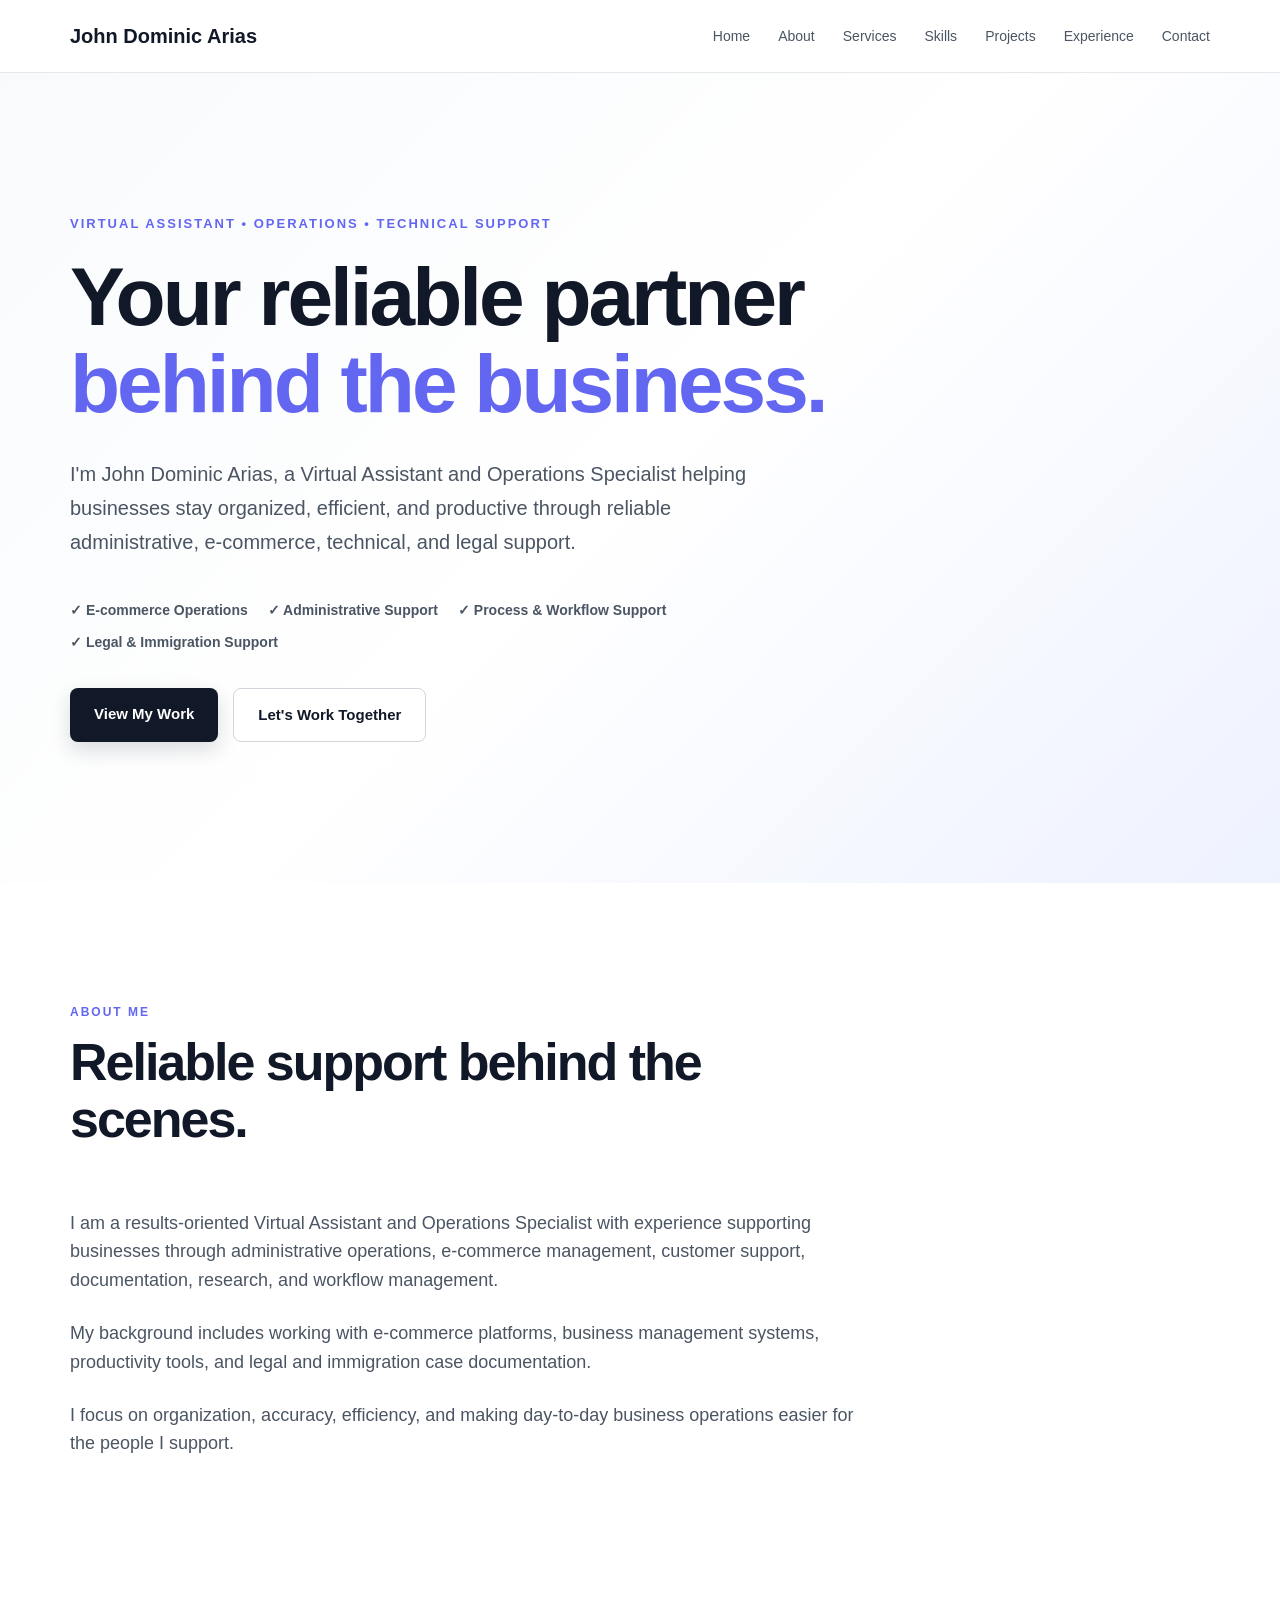
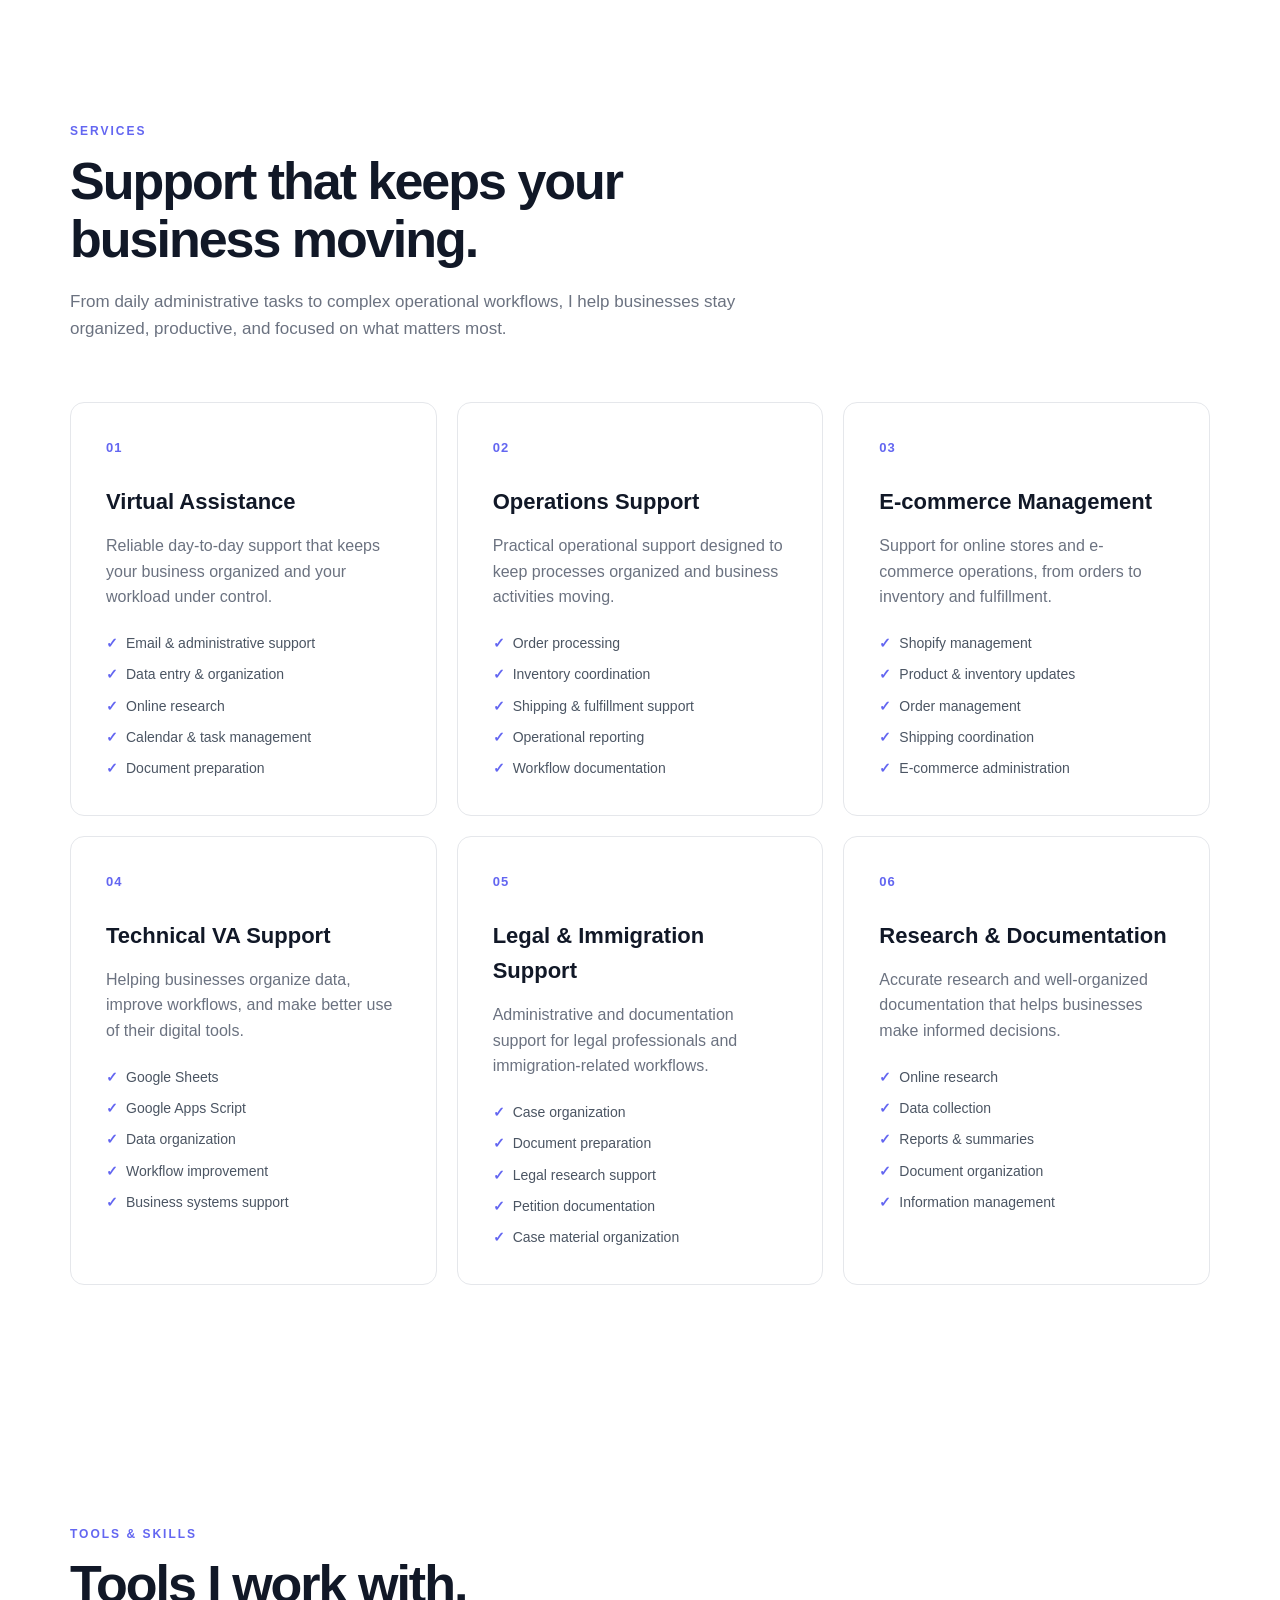
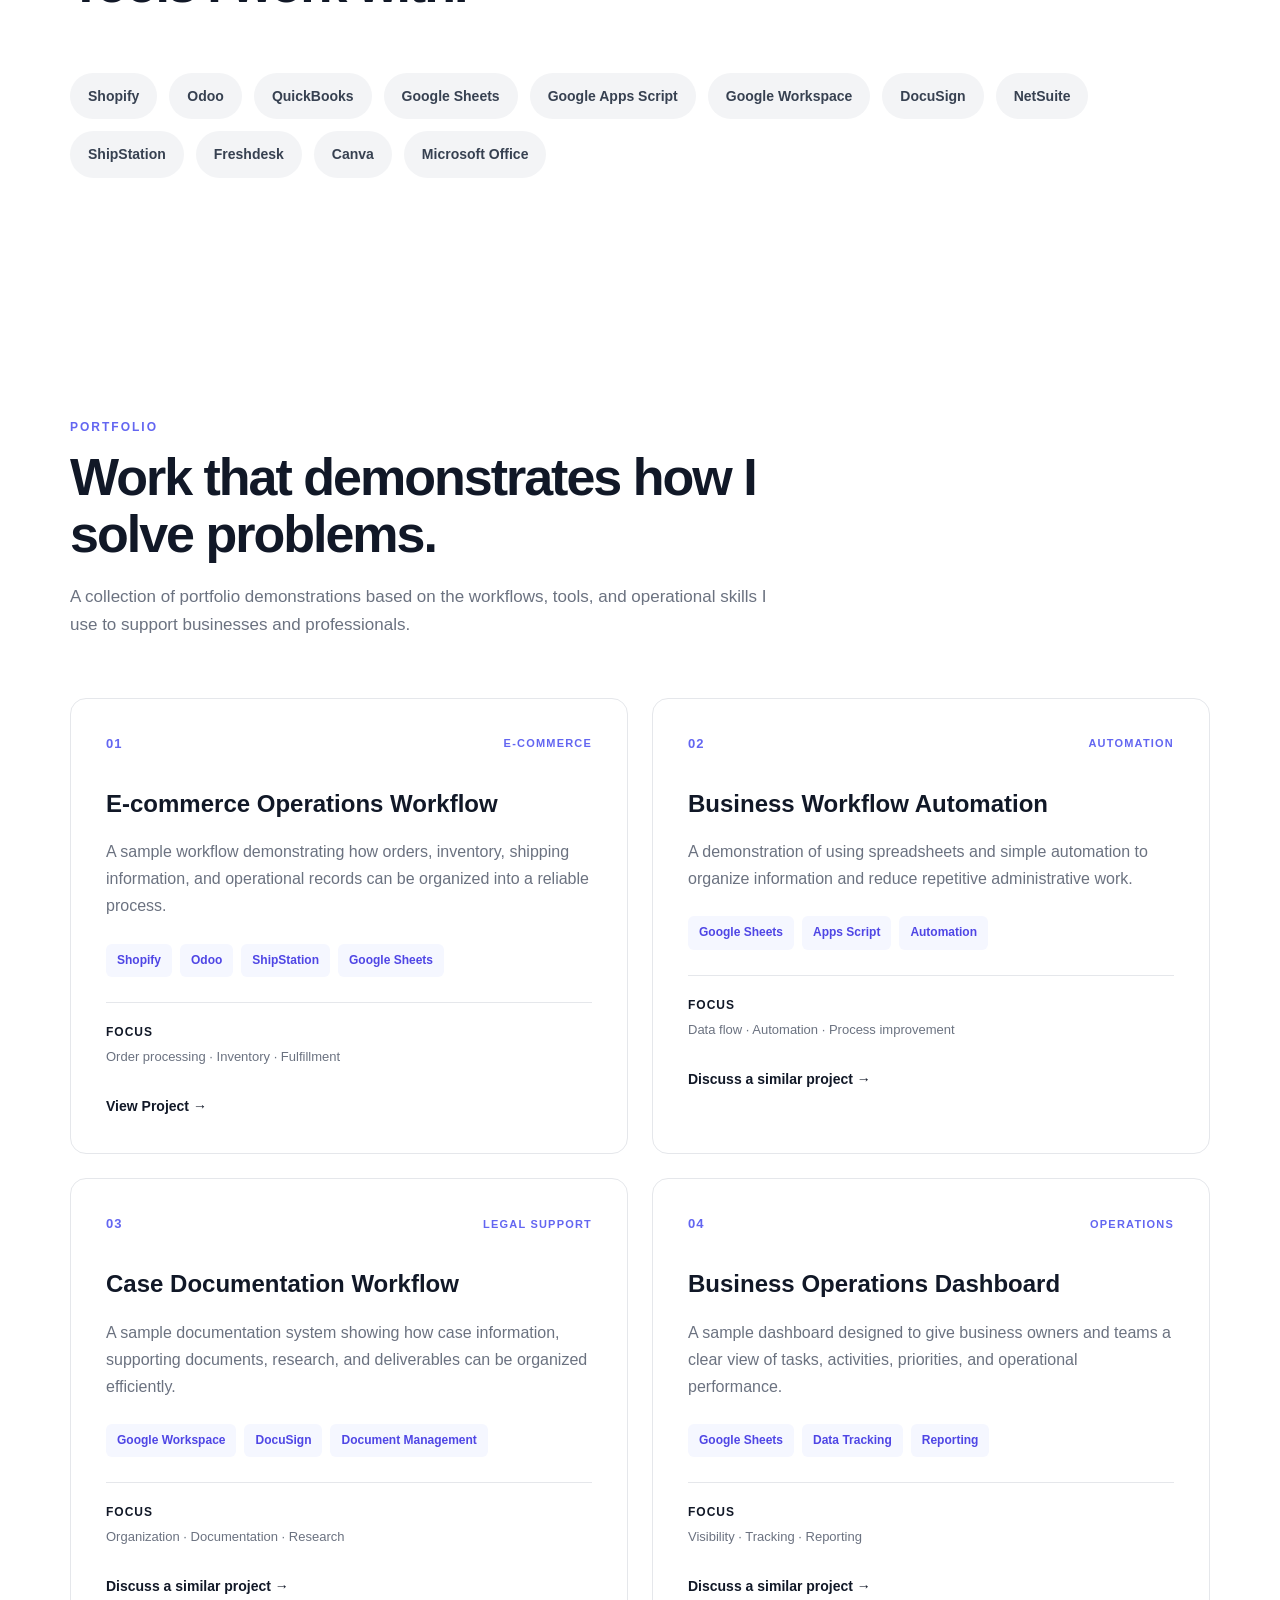
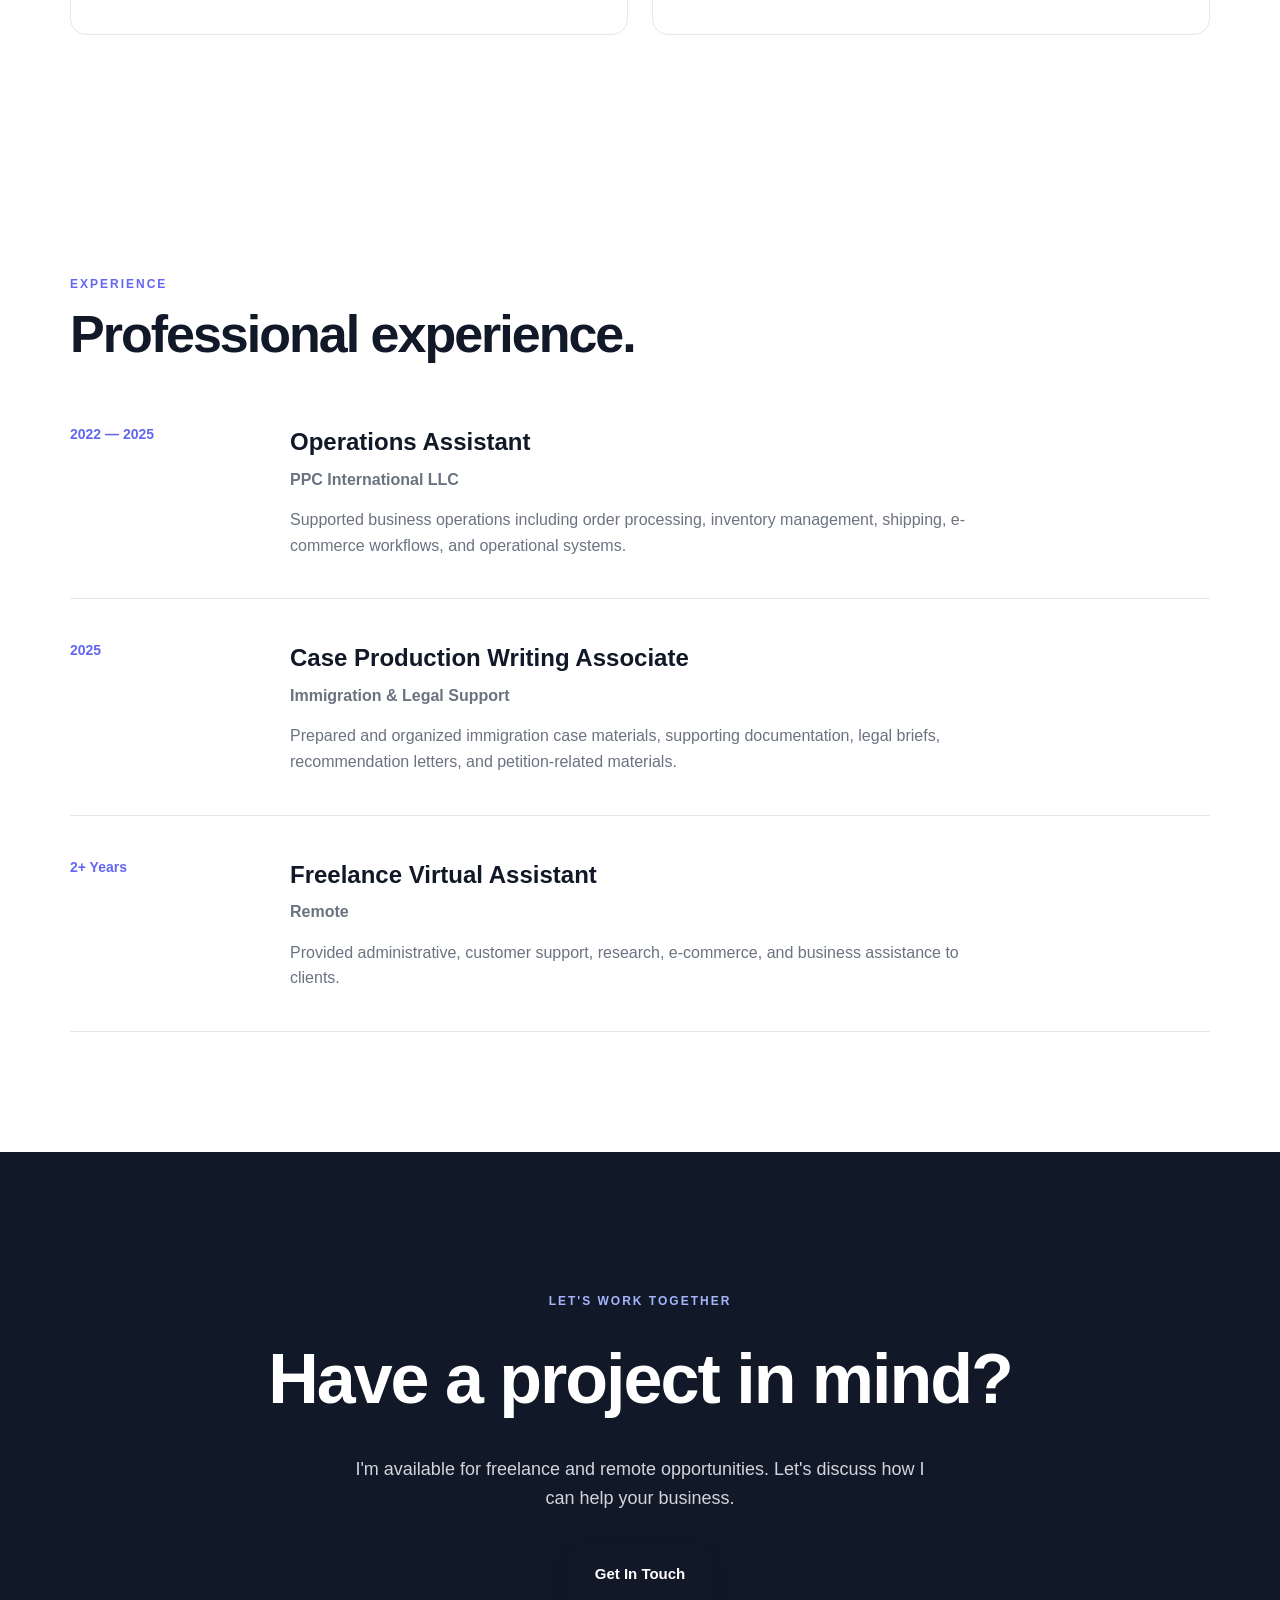
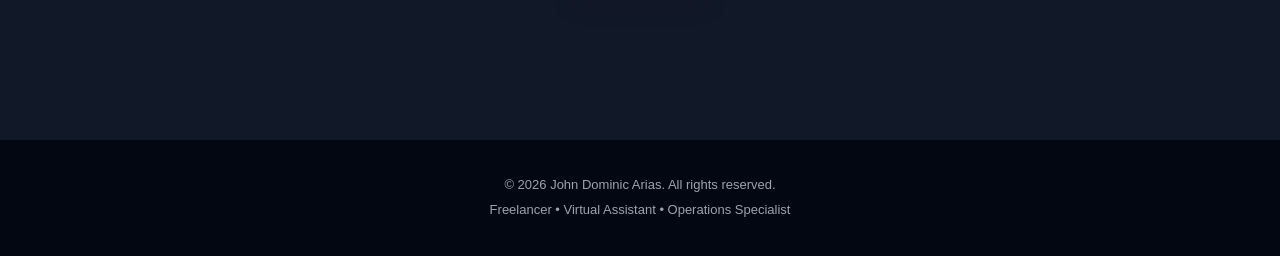
==== index.html @ f1a928f1 "Link e-commerce project to case study" ====
<!DOCTYPE html>
<html lang="en">
<head>
    <meta charset="UTF-8">
    <meta name="viewport" content="width=device-width, initial-scale=1.0">

    <title>John Dominic Arias | Freelancer Portfolio</title>

    <meta name="description"
        content="John Dominic Arias - Virtual Assistant, Operations Specialist, Technical VA, and Legal Support Freelancer.">

    <link rel="stylesheet" href="style.css">
</head>

<body>

    <!-- Navigation -->
    <header>
        <nav class="navbar">
            <div class="logo">John Dominic Arias</div>

            <ul class="nav-links">
                <li><a href="#home">Home</a></li>
                <li><a href="#about">About</a></li>
                <li><a href="#services">Services</a></li>
                <li><a href="#skills">Skills</a></li>
                <li><a href="#projects">Projects</a></li>
                <li><a href="#experience">Experience</a></li>
                <li><a href="#contact">Contact</a></li>
            </ul>
        </nav>
    </header>


    <!-- Hero Section -->
    <main>

       <!-- Hero Section -->
<section id="home" class="hero">

    <div class="hero-content">

        <p class="eyebrow">
            VIRTUAL ASSISTANT • OPERATIONS • TECHNICAL SUPPORT
        </p>

        <h1>
            Your reliable partner
            <span>behind the business.</span>
        </h1>

        <p class="hero-description">
            I'm John Dominic Arias, a Virtual Assistant and Operations
            Specialist helping businesses stay organized, efficient, and
            productive through reliable administrative, e-commerce,
            technical, and legal support.
        </p>

        <div class="hero-highlights">

            <span>✓ E-commerce Operations</span>
            <span>✓ Administrative Support</span>
            <span>✓ Process & Workflow Support</span>
            <span>✓ Legal & Immigration Support</span>

        </div>

        <div class="hero-buttons">

            <a href="#projects" class="btn primary-btn">
                View My Work
            </a>

            <a href="#contact" class="btn secondary-btn">
                Let's Work Together
            </a>

        </div>

    </div>

</section>
        </section>


        <!-- About Section -->
        <section id="about" class="section">

            <div class="section-heading">
                <p class="section-label">ABOUT ME</p>
                <h2>Reliable support behind the scenes.</h2>
            </div>

            <div class="about-content">

                <div>
                    <p>
                        I am a results-oriented Virtual Assistant and Operations
                        Specialist with experience supporting businesses through
                        administrative operations, e-commerce management,
                        customer support, documentation, research, and workflow
                        management.
                    </p>

                    <p>
                        My background includes working with e-commerce platforms,
                        business management systems, productivity tools, and
                        legal and immigration case documentation.
                    </p>

                    <p>
                        I focus on organization, accuracy, efficiency, and making
                        day-to-day business operations easier for the people I
                        support.
                    </p>
                </div>

            </div>

        </section>


       <!-- Services Section -->
<section id="services" class="section services-section">

    <div class="section-heading">

        <p class="section-label">
            SERVICES
        </p>

        <h2>
            Support that keeps your business moving.
        </h2>

        <p>
            From daily administrative tasks to complex operational
            workflows, I help businesses stay organized, productive,
            and focused on what matters most.
        </p>

    </div>


    <div class="services-grid">

        <!-- Service 1 -->
        <article class="service-card">

            <div class="service-number">
                01
            </div>

            <h3>
                Virtual Assistance
            </h3>

            <p>
                Reliable day-to-day support that keeps your business
                organized and your workload under control.
            </p>

            <ul>
                <li>Email & administrative support</li>
                <li>Data entry & organization</li>
                <li>Online research</li>
                <li>Calendar & task management</li>
                <li>Document preparation</li>
            </ul>

        </article>


        <!-- Service 2 -->
        <article class="service-card">

            <div class="service-number">
                02
            </div>

            <h3>
                Operations Support
            </h3>

            <p>
                Practical operational support designed to keep
                processes organized and business activities moving.
            </p>

            <ul>
                <li>Order processing</li>
                <li>Inventory coordination</li>
                <li>Shipping & fulfillment support</li>
                <li>Operational reporting</li>
                <li>Workflow documentation</li>
            </ul>

        </article>


        <!-- Service 3 -->
        <article class="service-card">

            <div class="service-number">
                03
            </div>

            <h3>
                E-commerce Management
            </h3>

            <p>
                Support for online stores and e-commerce operations,
                from orders to inventory and fulfillment.
            </p>

            <ul>
                <li>Shopify management</li>
                <li>Product & inventory updates</li>
                <li>Order management</li>
                <li>Shipping coordination</li>
                <li>E-commerce administration</li>
            </ul>

        </article>


        <!-- Service 4 -->
        <article class="service-card">

            <div class="service-number">
                04
            </div>

            <h3>
                Technical VA Support
            </h3>

            <p>
                Helping businesses organize data, improve workflows,
                and make better use of their digital tools.
            </p>

            <ul>
                <li>Google Sheets</li>
                <li>Google Apps Script</li>
                <li>Data organization</li>
                <li>Workflow improvement</li>
                <li>Business systems support</li>
            </ul>

        </article>


        <!-- Service 5 -->
        <article class="service-card">

            <div class="service-number">
                05
            </div>

            <h3>
                Legal & Immigration Support
            </h3>

            <p>
                Administrative and documentation support for legal
                professionals and immigration-related workflows.
            </p>

            <ul>
                <li>Case organization</li>
                <li>Document preparation</li>
                <li>Legal research support</li>
                <li>Petition documentation</li>
                <li>Case material organization</li>
            </ul>

        </article>


        <!-- Service 6 -->
        <article class="service-card">

            <div class="service-number">
                06
            </div>

            <h3>
                Research & Documentation
            </h3>

            <p>
                Accurate research and well-organized documentation
                that helps businesses make informed decisions.
            </p>

            <ul>
                <li>Online research</li>
                <li>Data collection</li>
                <li>Reports & summaries</li>
                <li>Document organization</li>
                <li>Information management</li>
            </ul>

        </article>

    </div>

</section>

        <!-- Skills Section -->
        <section id="skills" class="section">

            <div class="section-heading">
                <p class="section-label">TOOLS & SKILLS</p>
                <h2>Tools I work with.</h2>
            </div>

            <div class="skills-list">

                <span>Shopify</span>
                <span>Odoo</span>
                <span>QuickBooks</span>
                <span>Google Sheets</span>
                <span>Google Apps Script</span>
                <span>Google Workspace</span>
                <span>DocuSign</span>
                <span>NetSuite</span>
                <span>ShipStation</span>
                <span>Freshdesk</span>
                <span>Canva</span>
                <span>Microsoft Office</span>

            </div>

        </section>


<!-- Projects Section -->
<section id="projects" class="section projects-section">

    <div class="section-heading">

        <p class="section-label">
            PORTFOLIO
        </p>

        <h2>
            Work that demonstrates how I solve problems.
        </h2>

        <p>
            A collection of portfolio demonstrations based on the
            workflows, tools, and operational skills I use to support
            businesses and professionals.
        </p>

    </div>


    <div class="projects-grid">


        <!-- Project 1 -->
        <article class="project-card">

            <div class="project-top">

                <span class="project-number">
                    01
                </span>

                <span class="project-category">
                    E-COMMERCE
                </span>

            </div>

            <div class="project-content">

                <h3>
                    E-commerce Operations Workflow
                </h3>

                <p>
                    A sample workflow demonstrating how orders,
                    inventory, shipping information, and operational
                    records can be organized into a reliable process.
                </p>

                <div class="project-tools">

                    <span>Shopify</span>
                    <span>Odoo</span>
                    <span>ShipStation</span>
                    <span>Google Sheets</span>

                </div>

                <div class="project-result">

                    <strong>Focus</strong>

                    <span>
                        Order processing · Inventory · Fulfillment
                    </span>

                </div>

                <a href="ecommerce-operations.html" class="project-link">
    View Project →
</a>
                </a>

            </div>

        </article>


        <!-- Project 2 -->
        <article class="project-card">

            <div class="project-top">

                <span class="project-number">
                    02
                </span>

                <span class="project-category">
                    AUTOMATION
                </span>

            </div>

            <div class="project-content">

                <h3>
                    Business Workflow Automation
                </h3>

                <p>
                    A demonstration of using spreadsheets and simple
                    automation to organize information and reduce
                    repetitive administrative work.
                </p>

                <div class="project-tools">

                    <span>Google Sheets</span>
                    <span>Apps Script</span>
                    <span>Automation</span>

                </div>

                <div class="project-result">

                    <strong>Focus</strong>

                    <span>
                        Data flow · Automation · Process improvement
                    </span>

                </div>

                <a href="#contact" class="project-link">
                    Discuss a similar project →
                </a>

            </div>

        </article>


        <!-- Project 3 -->
        <article class="project-card">

            <div class="project-top">

                <span class="project-number">
                    03
                </span>

                <span class="project-category">
                    LEGAL SUPPORT
                </span>

            </div>

            <div class="project-content">

                <h3>
                    Case Documentation Workflow
                </h3>

                <p>
                    A sample documentation system showing how case
                    information, supporting documents, research, and
                    deliverables can be organized efficiently.
                </p>

                <div class="project-tools">

                    <span>Google Workspace</span>
                    <span>DocuSign</span>
                    <span>Document Management</span>

                </div>

                <div class="project-result">

                    <strong>Focus</strong>

                    <span>
                        Organization · Documentation · Research
                    </span>

                </div>

                <a href="#contact" class="project-link">
                    Discuss a similar project →
                </a>

            </div>

        </article>


        <!-- Project 4 -->
        <article class="project-card">

            <div class="project-top">

                <span class="project-number">
                    04
                </span>

                <span class="project-category">
                    OPERATIONS
                </span>

            </div>

            <div class="project-content">

                <h3>
                    Business Operations Dashboard
                </h3>

                <p>
                    A sample dashboard designed to give business
                    owners and teams a clear view of tasks, activities,
                    priorities, and operational performance.
                </p>

                <div class="project-tools">

                    <span>Google Sheets</span>
                    <span>Data Tracking</span>
                    <span>Reporting</span>

                </div>

                <div class="project-result">

                    <strong>Focus</strong>

                    <span>
                        Visibility · Tracking · Reporting
                    </span>

                </div>

                <a href="#contact" class="project-link">
                    Discuss a similar project →
                </a>

            </div>

        </article>


    </div>

</section>


        <!-- Experience Section -->
        <section id="experience" class="section">

            <div class="section-heading">
                <p class="section-label">EXPERIENCE</p>
                <h2>Professional experience.</h2>
            </div>

            <div class="experience-list">

                <div class="experience-item">

                    <div class="experience-date">
                        2022 — 2025
                    </div>

                    <div>
                        <h3>Operations Assistant</h3>
                        <p class="company">PPC International LLC</p>

                        <p>
                            Supported business operations including order
                            processing, inventory management, shipping,
                            e-commerce workflows, and operational systems.
                        </p>
                    </div>

                </div>


                <div class="experience-item">

                    <div class="experience-date">
                        2025
                    </div>

                    <div>
                        <h3>Case Production Writing Associate</h3>
                        <p class="company">Immigration & Legal Support</p>

                        <p>
                            Prepared and organized immigration case materials,
                            supporting documentation, legal briefs, recommendation
                            letters, and petition-related materials.
                        </p>
                    </div>

                </div>


                <div class="experience-item">

                    <div class="experience-date">
                        2+ Years
                    </div>

                    <div>
                        <h3>Freelance Virtual Assistant</h3>
                        <p class="company">Remote</p>

                        <p>
                            Provided administrative, customer support, research,
                            e-commerce, and business assistance to clients.
                        </p>
                    </div>

                </div>

            </div>

        </section>


        <!-- Contact Section -->
        <section id="contact" class="contact-section">

            <p class="section-label">LET'S WORK TOGETHER</p>

            <h2>
                Have a project in mind?
            </h2>

            <p>
                I'm available for freelance and remote opportunities.
                Let's discuss how I can help your business.
            </p>

            <a href="mailto:itsjohnarias@gmail.com" class="btn primary-btn">
                Get In Touch
            </a>

        </section>

    </main>


    <!-- Footer -->
    <footer>

        <p>
            © 2026 John Dominic Arias. All rights reserved.
        </p>

        <p>
            Freelancer • Virtual Assistant • Operations Specialist
        </p>

    </footer>


    <script src="script.js"></script>

</body>
</html>
---- style.css ----
/* =========================================
   JOHN DOMINIC ARIAS — PORTFOLIO
   Main Stylesheet
   ========================================= */

* {
    margin: 0;
    padding: 0;
    box-sizing: border-box;
}

html {
    scroll-behavior: smooth;
}

body {
    font-family: Arial, Helvetica, sans-serif;
    line-height: 1.6;
    color: #1f2937;
    background: #ffffff;
}

a {
    text-decoration: none;
    color: inherit;
}


/* =========================================
   NAVIGATION
   ========================================= */

header {
    position: sticky;
    top: 0;
    z-index: 1000;
    background: rgba(255, 255, 255, 0.95);
    border-bottom: 1px solid #e5e7eb;
    backdrop-filter: blur(10px);
}

.navbar {
    max-width: 1200px;
    margin: auto;
    padding: 20px 30px;

    display: flex;
    justify-content: space-between;
    align-items: center;
}

.logo {
    font-size: 20px;
    font-weight: 700;
    color: #111827;
}

.nav-links {
    list-style: none;

    display: flex;
    gap: 28px;
}

.nav-links a {
    font-size: 14px;
    font-weight: 500;
    color: #4b5563;

    transition: color 0.3s ease;
}

.nav-links a:hover {
    color: #111827;
}


/* =========================================
   HERO
   ========================================= */

.hero {
    min-height: 90vh;

    display: flex;
    align-items: center;

    background:
        linear-gradient(
            135deg,
            #f8fafc 0%,
            #ffffff 50%,
            #eef2ff 100%
        );
}

.hero-content {
    max-width: 1200px;
    width: 100%;
    margin: auto;
    padding: 100px 30px;
}

.eyebrow {
    font-size: 13px;
    font-weight: 700;
    letter-spacing: 2px;

    color: #6366f1;

    margin-bottom: 20px;
}

.hero h1 {
    max-width: 800px;

    font-size: clamp(48px, 7vw, 82px);
    line-height: 1.05;

    letter-spacing: -3px;

    color: #111827;

    margin-bottom: 30px;
}

.hero h1 span {
    color: #6366f1;
}

.hero-description {
    max-width: 700px;

    font-size: 20px;
    line-height: 1.7;

    color: #4b5563;

    margin-bottom: 40px;
}
.hero-highlights {
    display: flex;
    flex-wrap: wrap;
    gap: 10px 20px;
    margin-bottom: 35px;
    max-width: 800px;
}

.hero-highlights span {
    font-size: 14px;
    font-weight: 600;
    color: #4b5563;
}

.hero-buttons {
    display: flex;
    gap: 15px;
    flex-wrap: wrap;
}

.btn {
    display: inline-block;

    padding: 14px 24px;

    border-radius: 8px;

    font-size: 15px;
    font-weight: 600;

    transition:
        transform 0.2s ease,
        box-shadow 0.2s ease;
}

.btn:hover {
    transform: translateY(-2px);
}

.primary-btn {
    background: #111827;
    color: white;

    box-shadow: 0 8px 20px rgba(17, 24, 39, 0.15);
}

.secondary-btn {
    background: white;
    color: #111827;

    border: 1px solid #d1d5db;
}


/* =========================================
   GENERAL SECTIONS
   ========================================= */

.section {
    max-width: 1200px;

    margin: auto;

    padding: 120px 30px;
}

.section-heading {
    max-width: 700px;

    margin-bottom: 60px;
}

.section-label {
    font-size: 12px;
    font-weight: 700;

    letter-spacing: 2px;

    color: #6366f1;

    margin-bottom: 12px;
}

.section-heading h2 {
    font-size: clamp(36px, 5vw, 52px);

    line-height: 1.1;

    letter-spacing: -2px;

    color: #111827;

    margin-bottom: 20px;
}

.section-heading > p:last-child {
    color: #6b7280;
    font-size: 17px;
}


/* =========================================
   ABOUT
   ========================================= */

.about-content {
    max-width: 800px;
}

.about-content p {
    font-size: 18px;
    color: #4b5563;

    margin-bottom: 24px;
}


/* =========================================
   SERVICES
   ========================================= */

.services-grid {
    display: grid;
    grid-template-columns: repeat(3, 1fr);
    gap: 20px;
}

.service-card {
    position: relative;

    padding: 35px;

    border: 1px solid #e5e7eb;
    border-radius: 14px;

    background: #ffffff;

    transition:
        transform 0.25s ease,
        box-shadow 0.25s ease,
        border-color 0.25s ease;
}

.service-card:hover {
    transform: translateY(-6px);

    border-color: #c7d2fe;

    box-shadow:
        0 20px 45px rgba(0, 0, 0, 0.08);
}

.service-number {
    font-size: 13px;
    font-weight: 700;

    color: #6366f1;

    letter-spacing: 1px;

    margin-bottom: 25px;
}

.service-card h3 {
    font-size: 22px;

    color: #111827;

    margin-bottom: 14px;
}

.service-card > p {
    color: #6b7280;

    margin-bottom: 22px;
}

.service-card ul {
    list-style: none;

    display: flex;
    flex-direction: column;

    gap: 9px;
}

.service-card li {
    position: relative;

    padding-left: 20px;

    font-size: 14px;

    color: #4b5563;
}

.service-card li::before {
    content: "✓";

    position: absolute;
    left: 0;

    color: #6366f1;

    font-weight: 700;
}

/* =========================================
   SKILLS
   ========================================= */

.skills-list {
    display: flex;

    flex-wrap: wrap;

    gap: 12px;
}

.skills-list span {
    padding: 12px 18px;

    border-radius: 50px;

    background: #f3f4f6;

    color: #374151;

    font-size: 14px;
    font-weight: 600;
}


/* =========================================
   PROJECTS
   ========================================= */

.projects-grid {
    display: grid;
    grid-template-columns: repeat(2, 1fr);
    gap: 24px;
}

.project-card {
    position: relative;

    padding: 35px;

    background: #ffffff;

    border: 1px solid #e5e7eb;
    border-radius: 16px;

    transition:
        transform 0.25s ease,
        box-shadow 0.25s ease,
        border-color 0.25s ease;
}

.project-card:hover {
    transform: translateY(-6px);

    border-color: #c7d2fe;

    box-shadow:
        0 20px 45px rgba(0, 0, 0, 0.08);
}

.project-top {
    display: flex;

    align-items: center;
    justify-content: space-between;

    margin-bottom: 30px;
}

.project-number {
    font-size: 13px;

    font-weight: 700;

    color: #6366f1;

    letter-spacing: 1px;
}

.project-category {
    font-size: 11px;

    font-weight: 700;

    color: #6366f1;

    letter-spacing: 1.2px;
}

.project-content h3 {
    font-size: 24px;

    color: #111827;

    margin-bottom: 15px;
}

.project-content > p {
    color: #6b7280;

    line-height: 1.7;

    margin-bottom: 24px;
}

.project-tools {
    display: flex;

    flex-wrap: wrap;

    gap: 8px;

    margin-bottom: 25px;
}

.project-tools span {
    padding: 7px 11px;

    background: #f5f7ff;

    border-radius: 6px;

    font-size: 12px;

    font-weight: 600;

    color: #4f46e5;
}

.project-result {
    display: flex;

    flex-direction: column;

    gap: 5px;

    padding-top: 20px;

    margin-bottom: 25px;

    border-top: 1px solid #e5e7eb;
}

.project-result strong {
    font-size: 12px;

    text-transform: uppercase;

    letter-spacing: 1px;

    color: #111827;
}

.project-result span {
    font-size: 13px;

    color: #6b7280;
}

.project-link {
    display: inline-block;

    font-size: 14px;

    font-weight: 700;

    color: #111827;

    text-decoration: none;
}

.project-link:hover {
    color: #6366f1;
}


/* =========================================
   EXPERIENCE
   ========================================= */

.experience-list {
    display: flex;

    flex-direction: column;

    gap: 40px;
}

.experience-item {
    display: grid;

    grid-template-columns: 180px 1fr;

    gap: 40px;

    padding-bottom: 40px;

    border-bottom: 1px solid #e5e7eb;
}

.experience-date {
    font-size: 14px;

    font-weight: 700;

    color: #6366f1;
}

.experience-item h3 {
    font-size: 24px;

    color: #111827;

    margin-bottom: 5px;
}

.company {
    font-weight: 600;

    color: #6b7280;

    margin-bottom: 15px;
}

.experience-item p:last-child {
    max-width: 700px;

    color: #6b7280;
}


/* =========================================
   CONTACT
   ========================================= */

.contact-section {
    text-align: center;

    padding: 140px 30px;

    background: #111827;

    color: white;
}

.contact-section .section-label {
    color: #a5b4fc;
}

.contact-section h2 {
    font-size: clamp(42px, 6vw, 70px);

    letter-spacing: -2px;

    margin-bottom: 20px;
}

.contact-section > p:not(.section-label) {
    max-width: 600px;

    margin: 0 auto 35px;

    color: #d1d5db;

    font-size: 18px;
}


/* =========================================
   FOOTER
   ========================================= */

footer {
    padding: 30px;

    text-align: center;

    background: #030712;

    color: #9ca3af;

    font-size: 13px;
}

footer p {
    margin: 5px;
}


/* =========================================
   RESPONSIVE DESIGN
   ========================================= */

@media (max-width: 900px) {

    .nav-links {
        display: none;
    }

    .services-grid {
        grid-template-columns: 1fr 1fr;
    }

    .projects-grid {
        grid-template-columns: 1fr;
    }

}


@media (max-width: 600px) {

    .hero h1 {
        letter-spacing: -2px;
    }

    .hero-description {
        font-size: 17px;
    }

    .section {
        padding: 80px 20px;
    }

    .services-grid {
        grid-template-columns: 1fr;
    }

    .experience-item {
        grid-template-columns: 1fr;

        gap: 10px;
    }

    .navbar {
        padding: 18px 20px;
    }

}
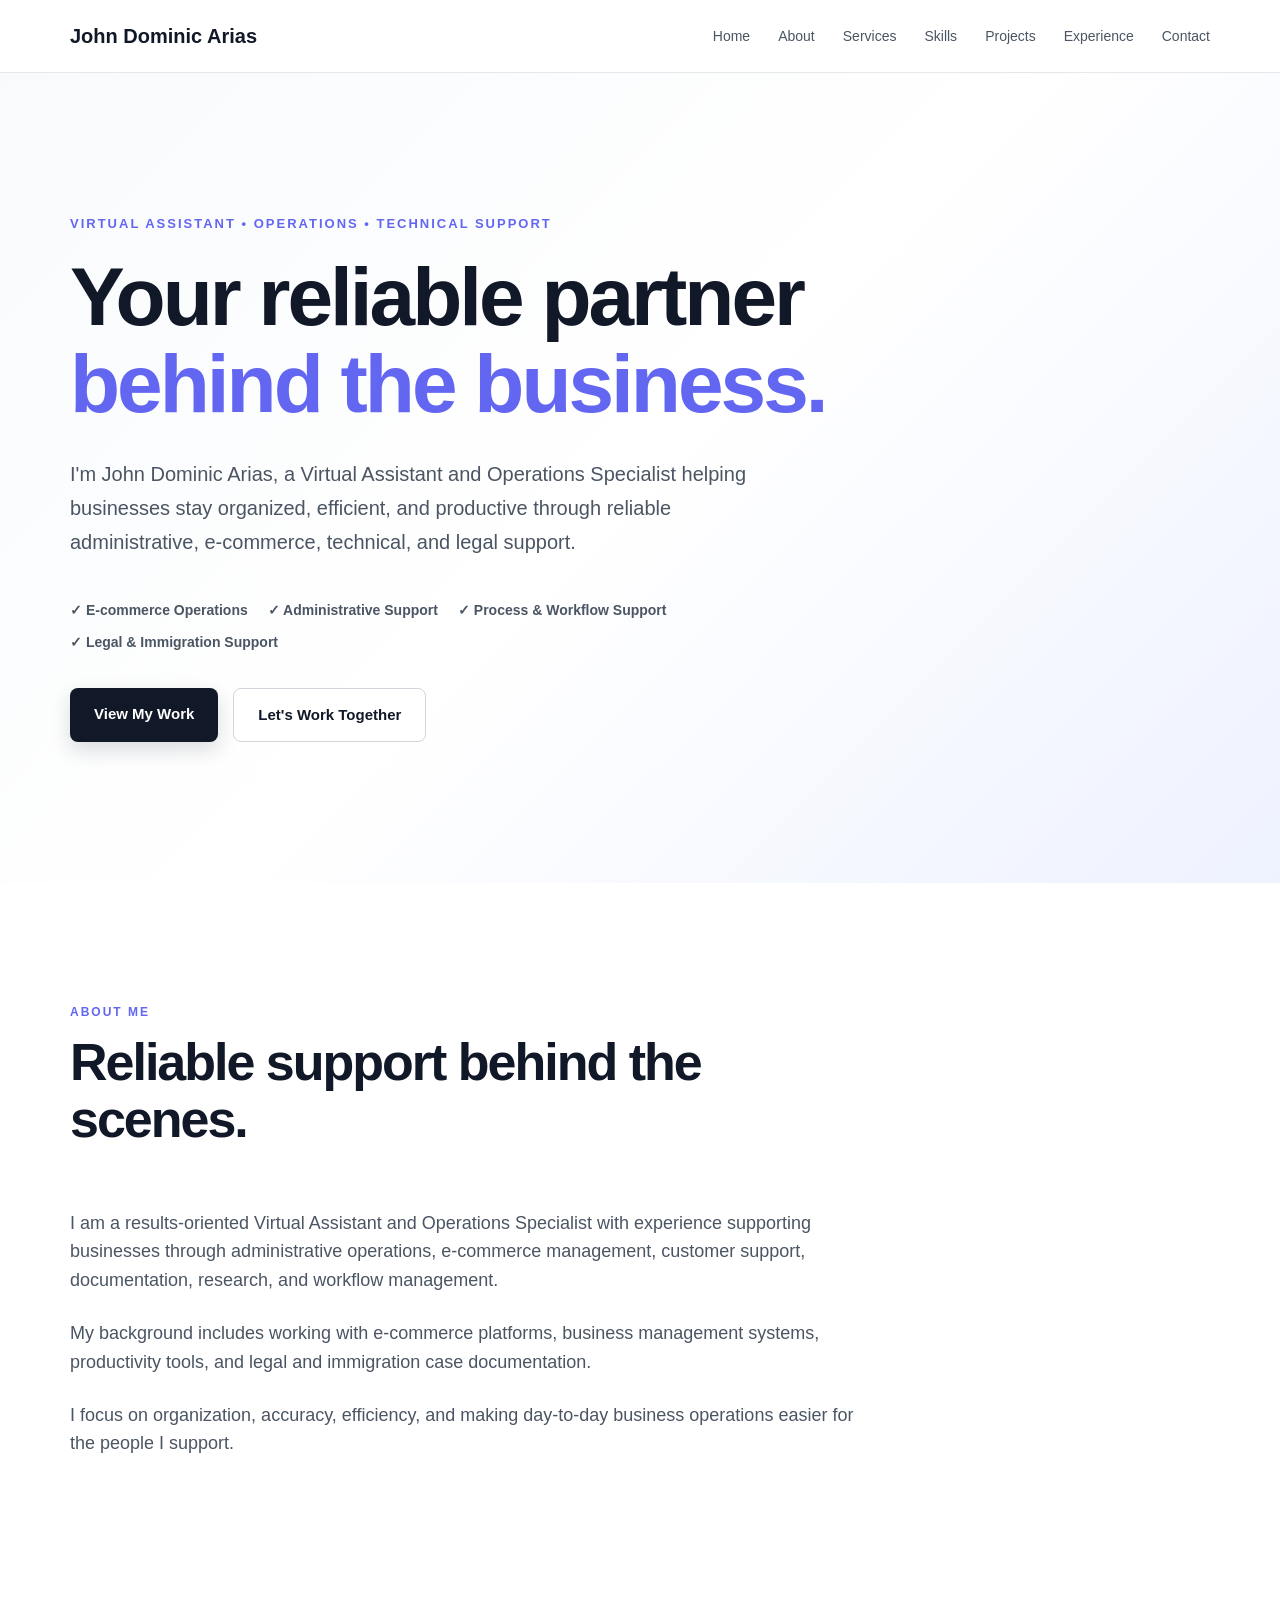
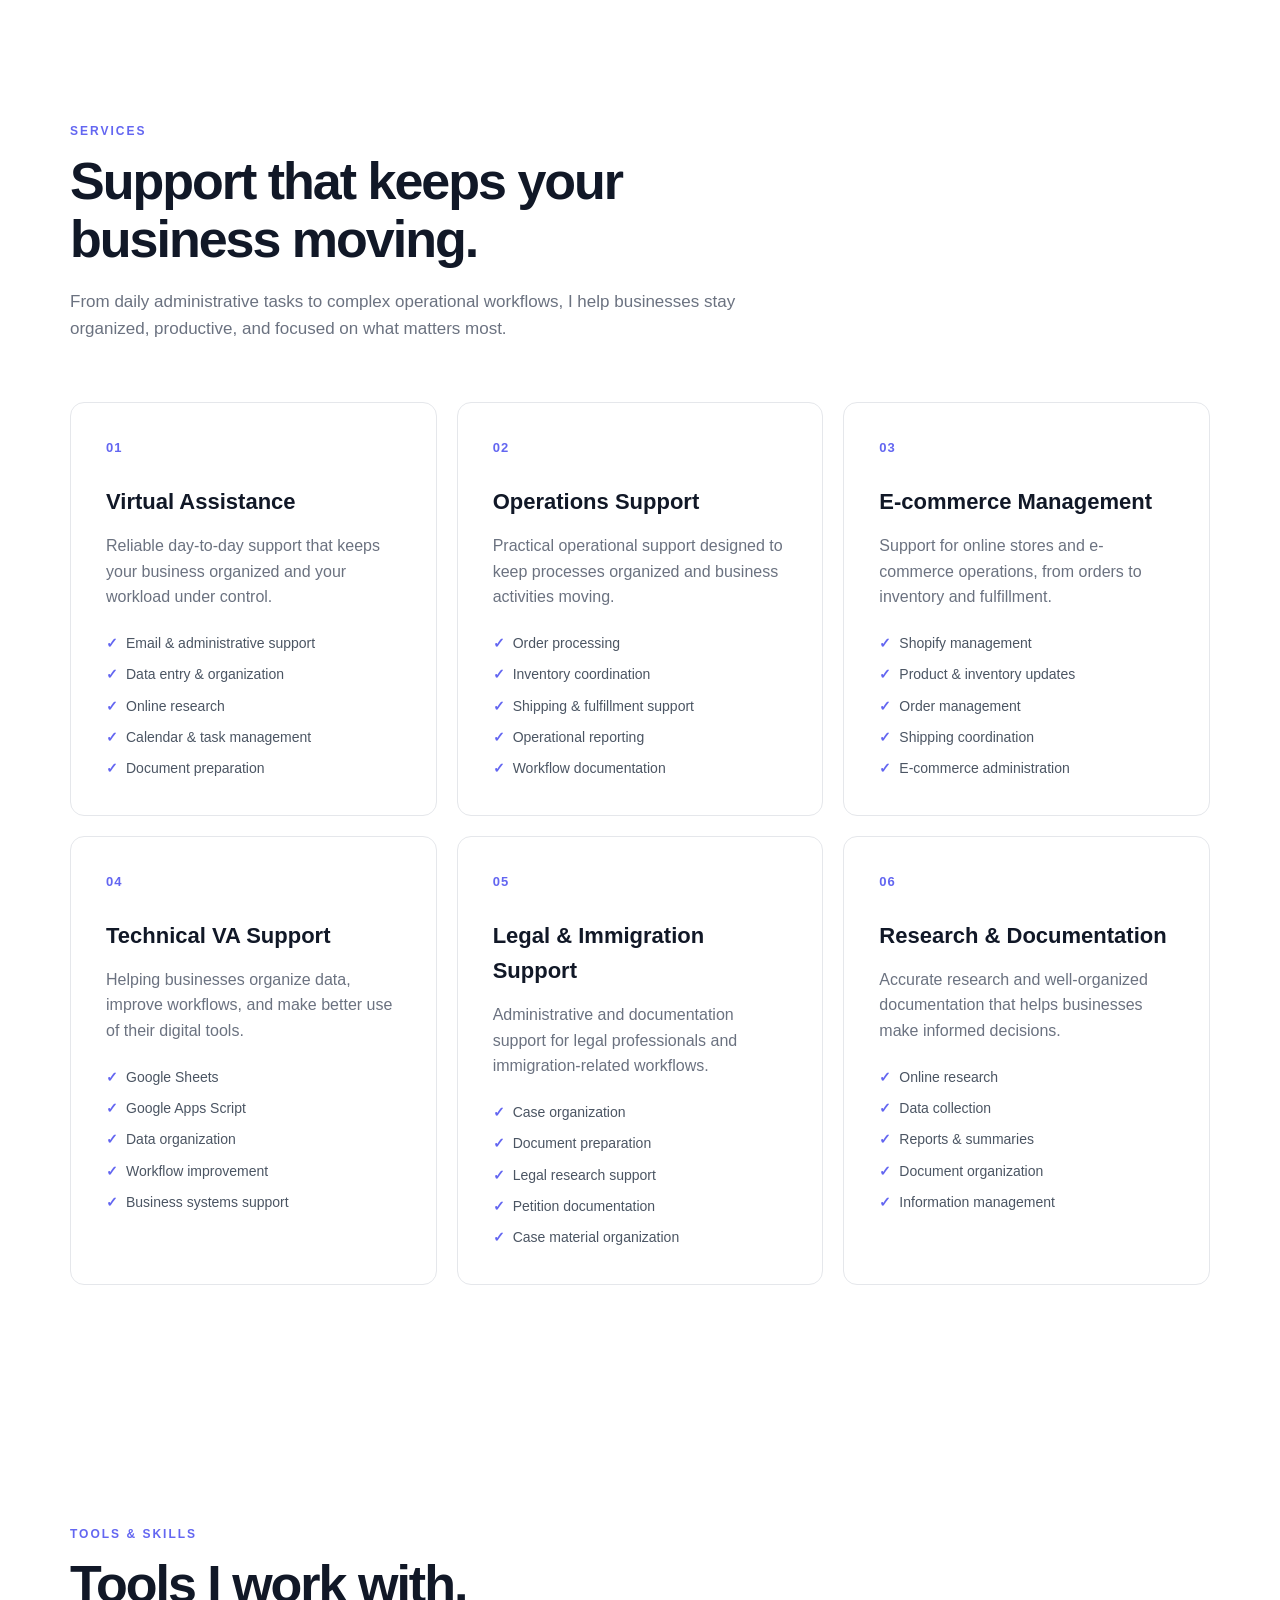
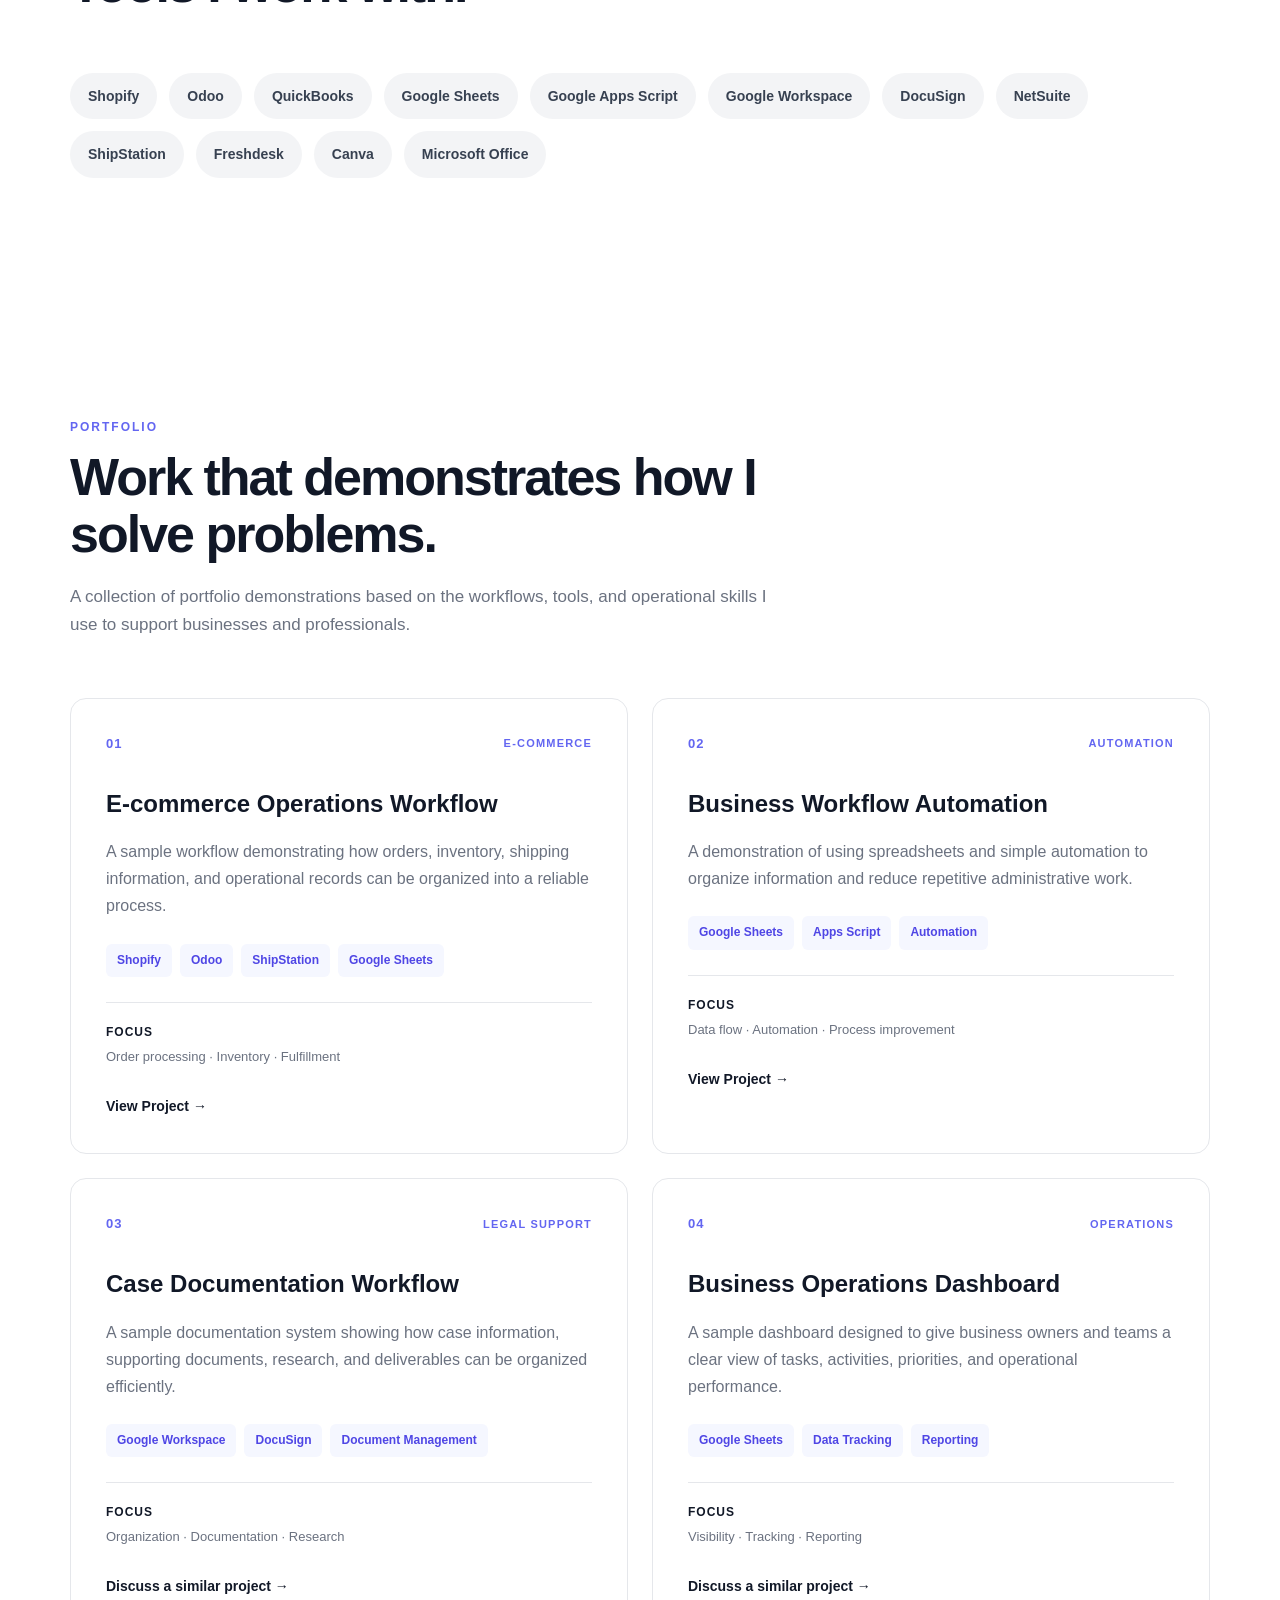
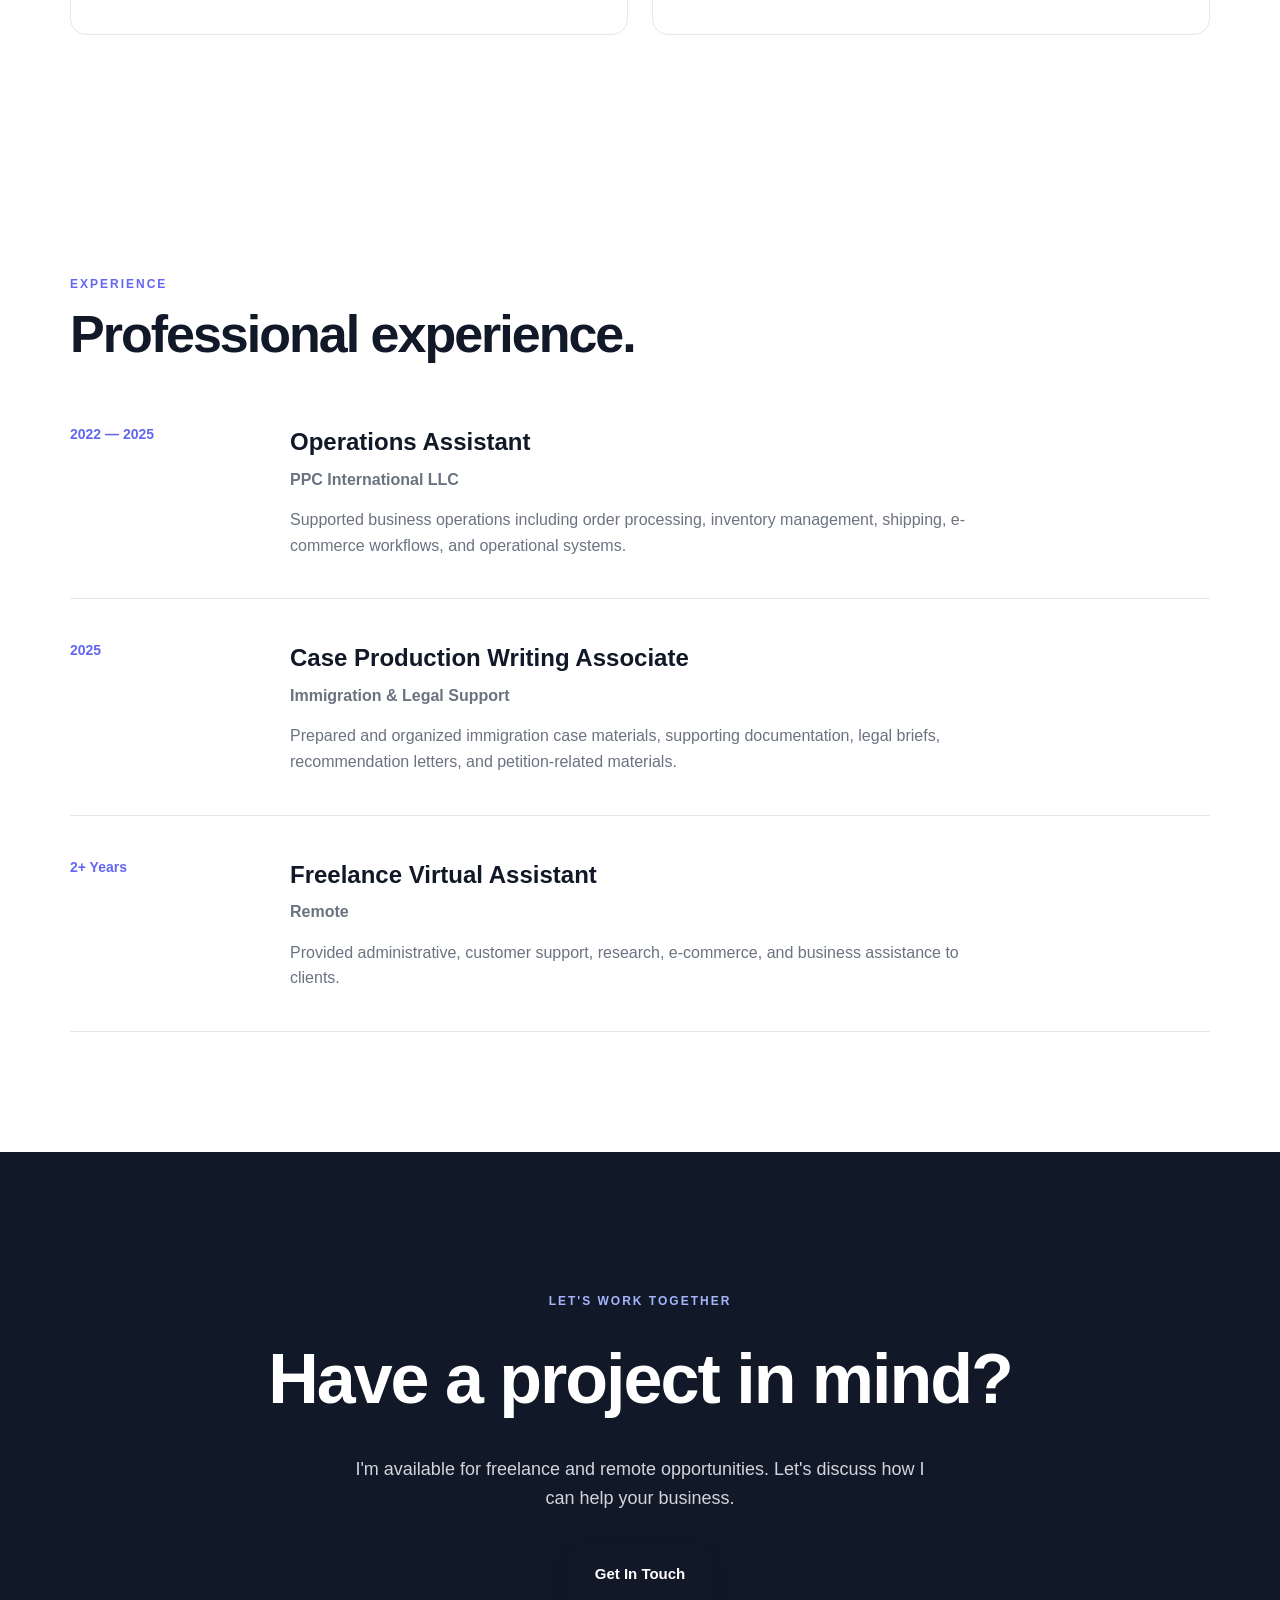
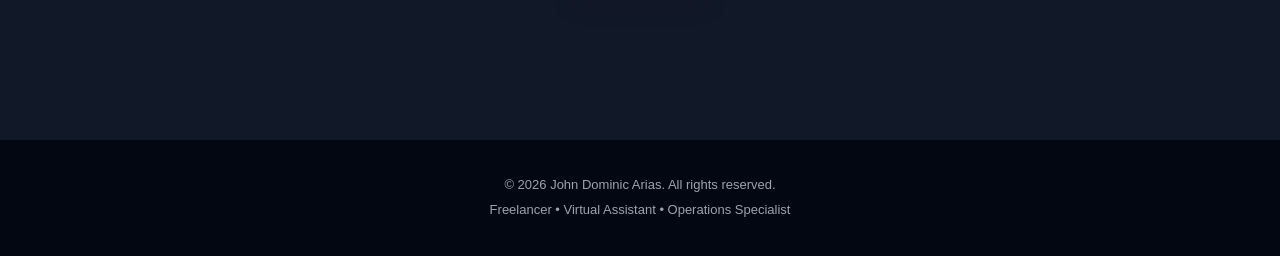
==== commit 014dc969: "Link automation project to case study" ====
--- a/index.html
+++ b/index.html
@@ -463,9 +463,9 @@
 
                 </div>
 
-                <a href="#contact" class="project-link">
-                    Discuss a similar project →
-                </a>
+                <a href="business-workflow-automation.html" class="project-link">
+    View Project →
+</a>
 
             </div>
 
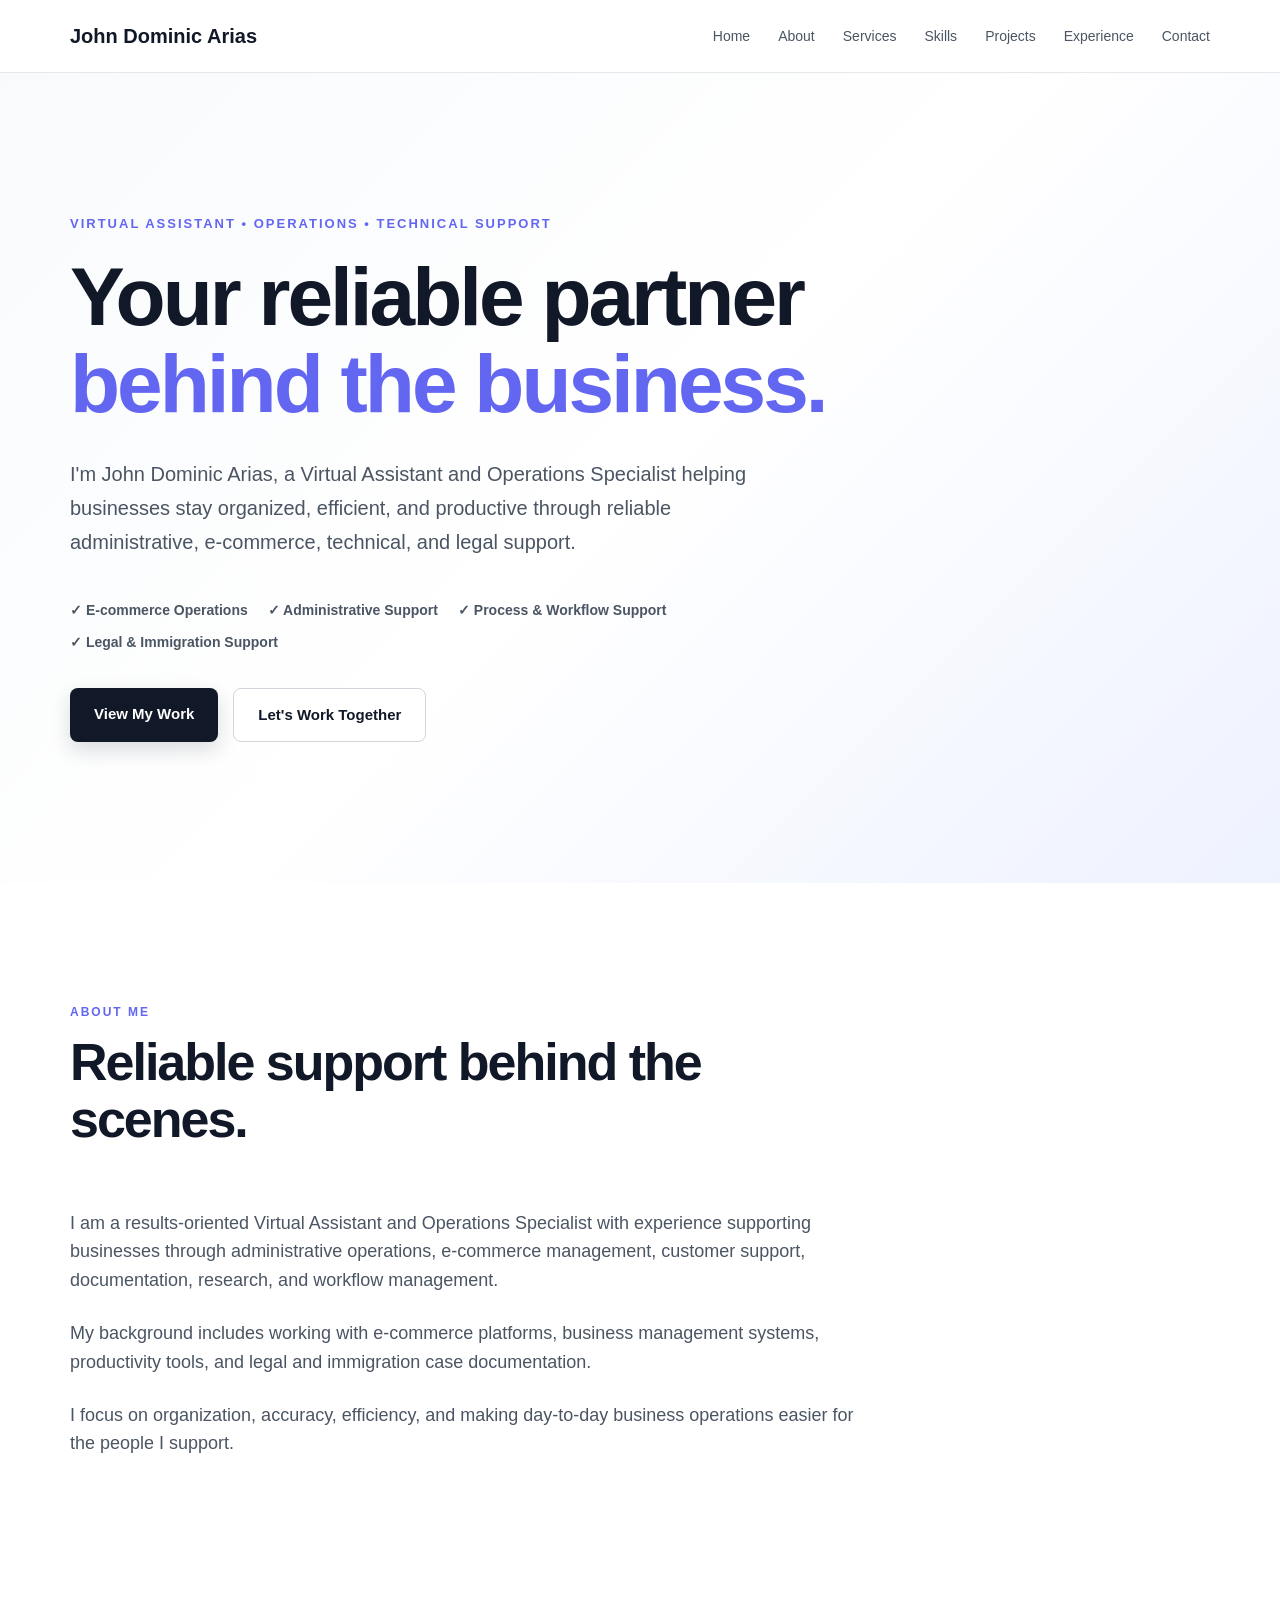
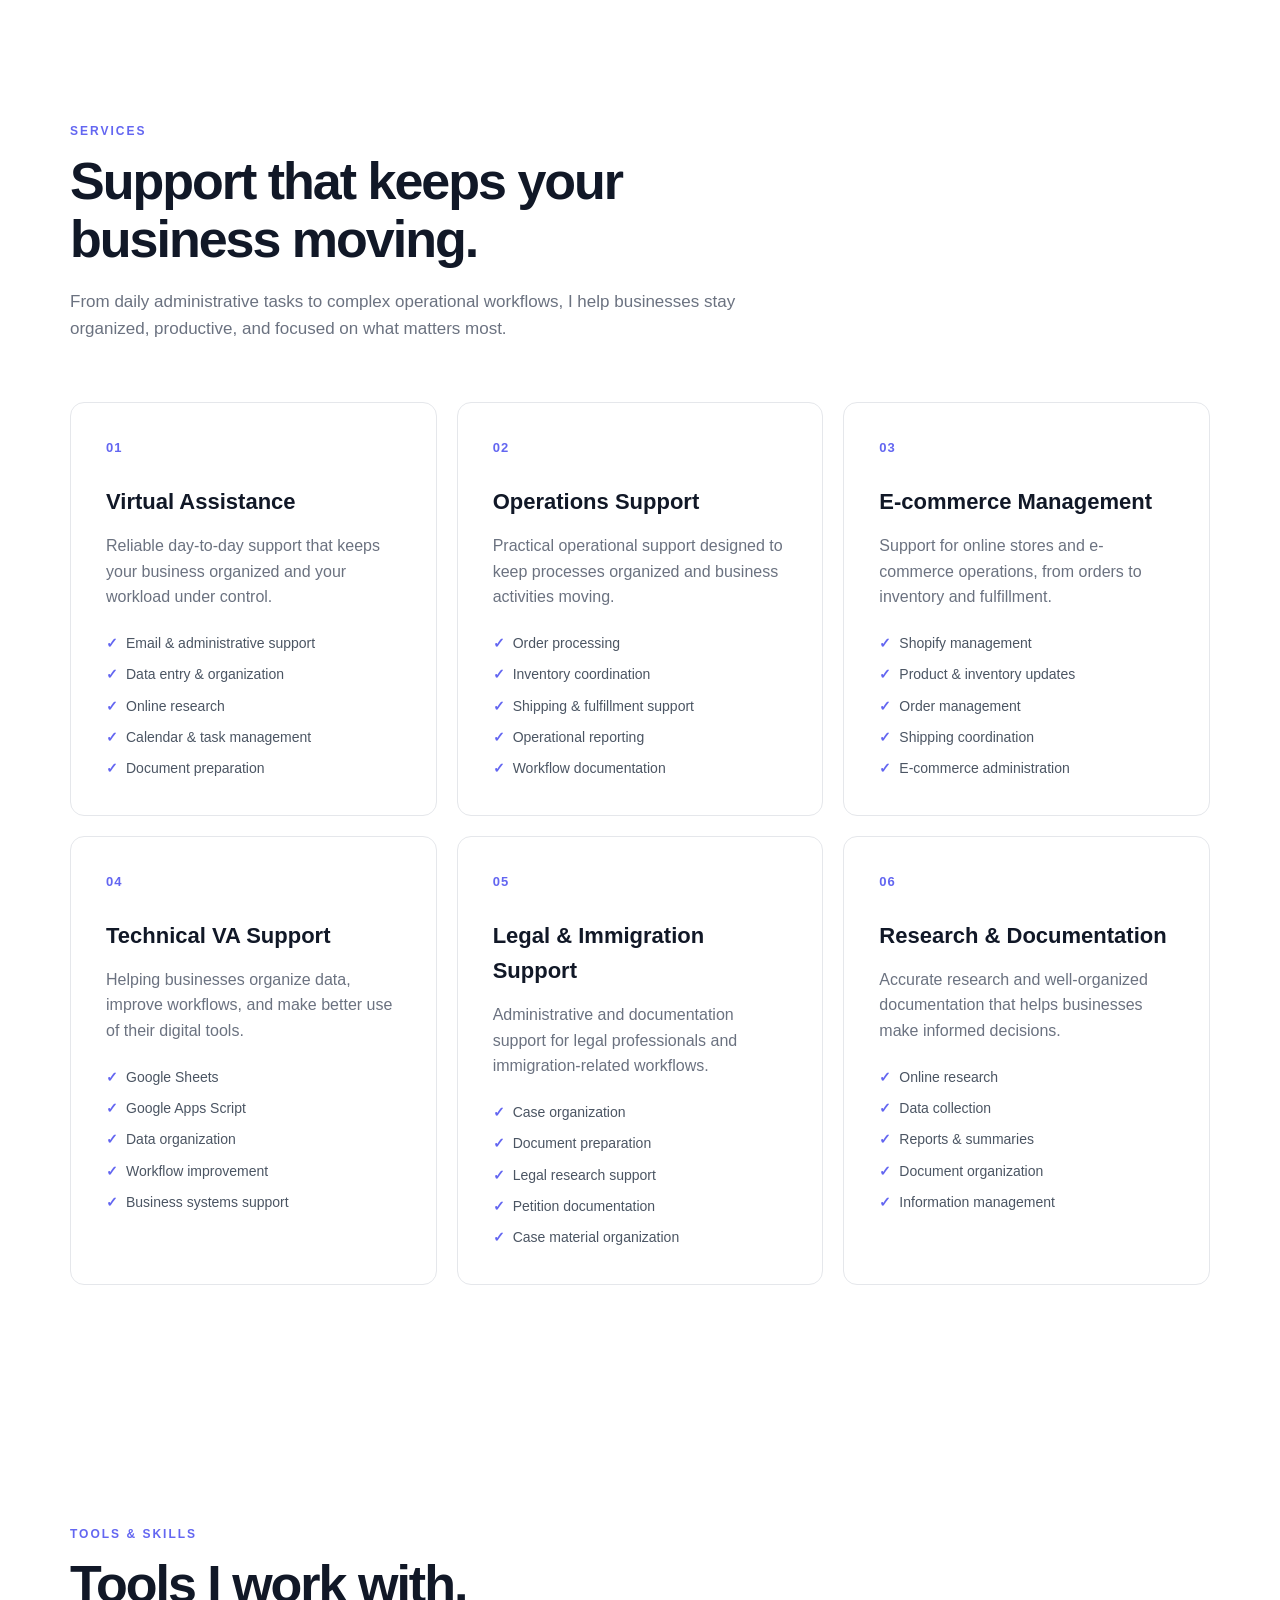
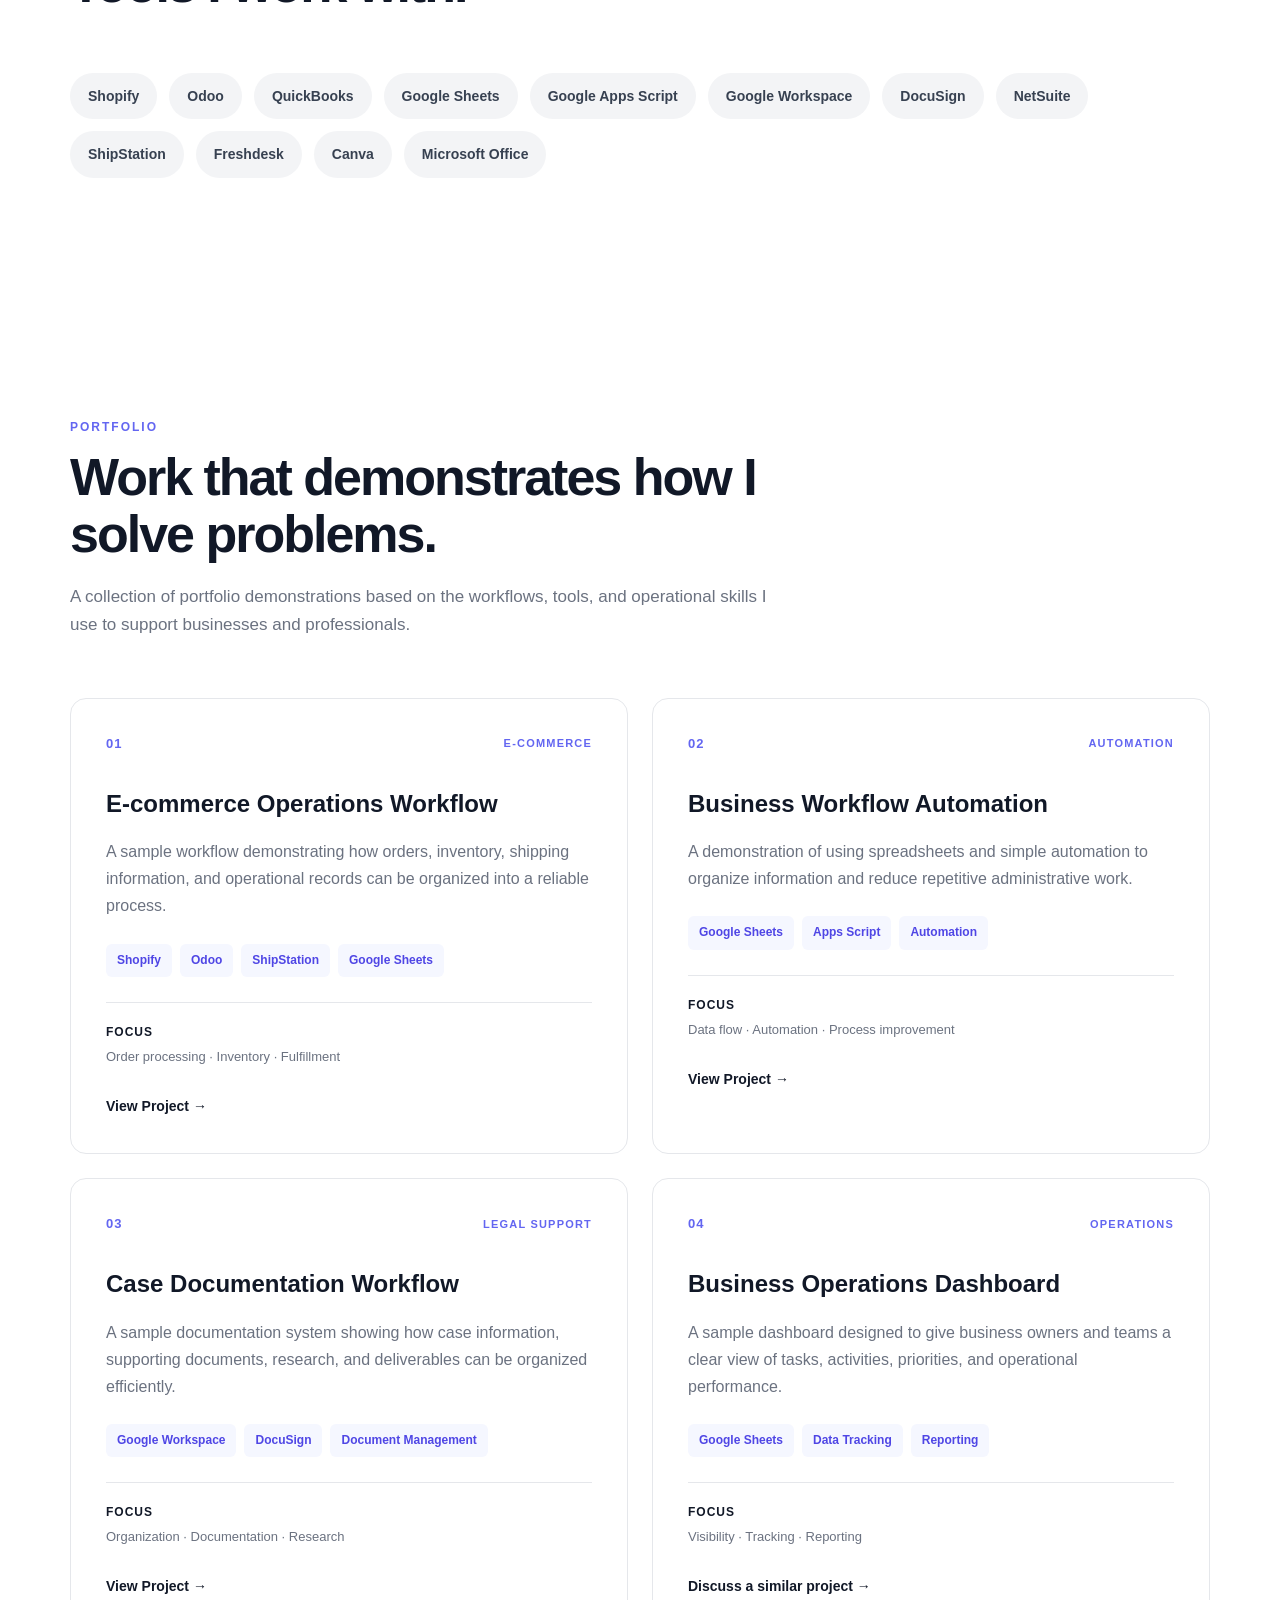
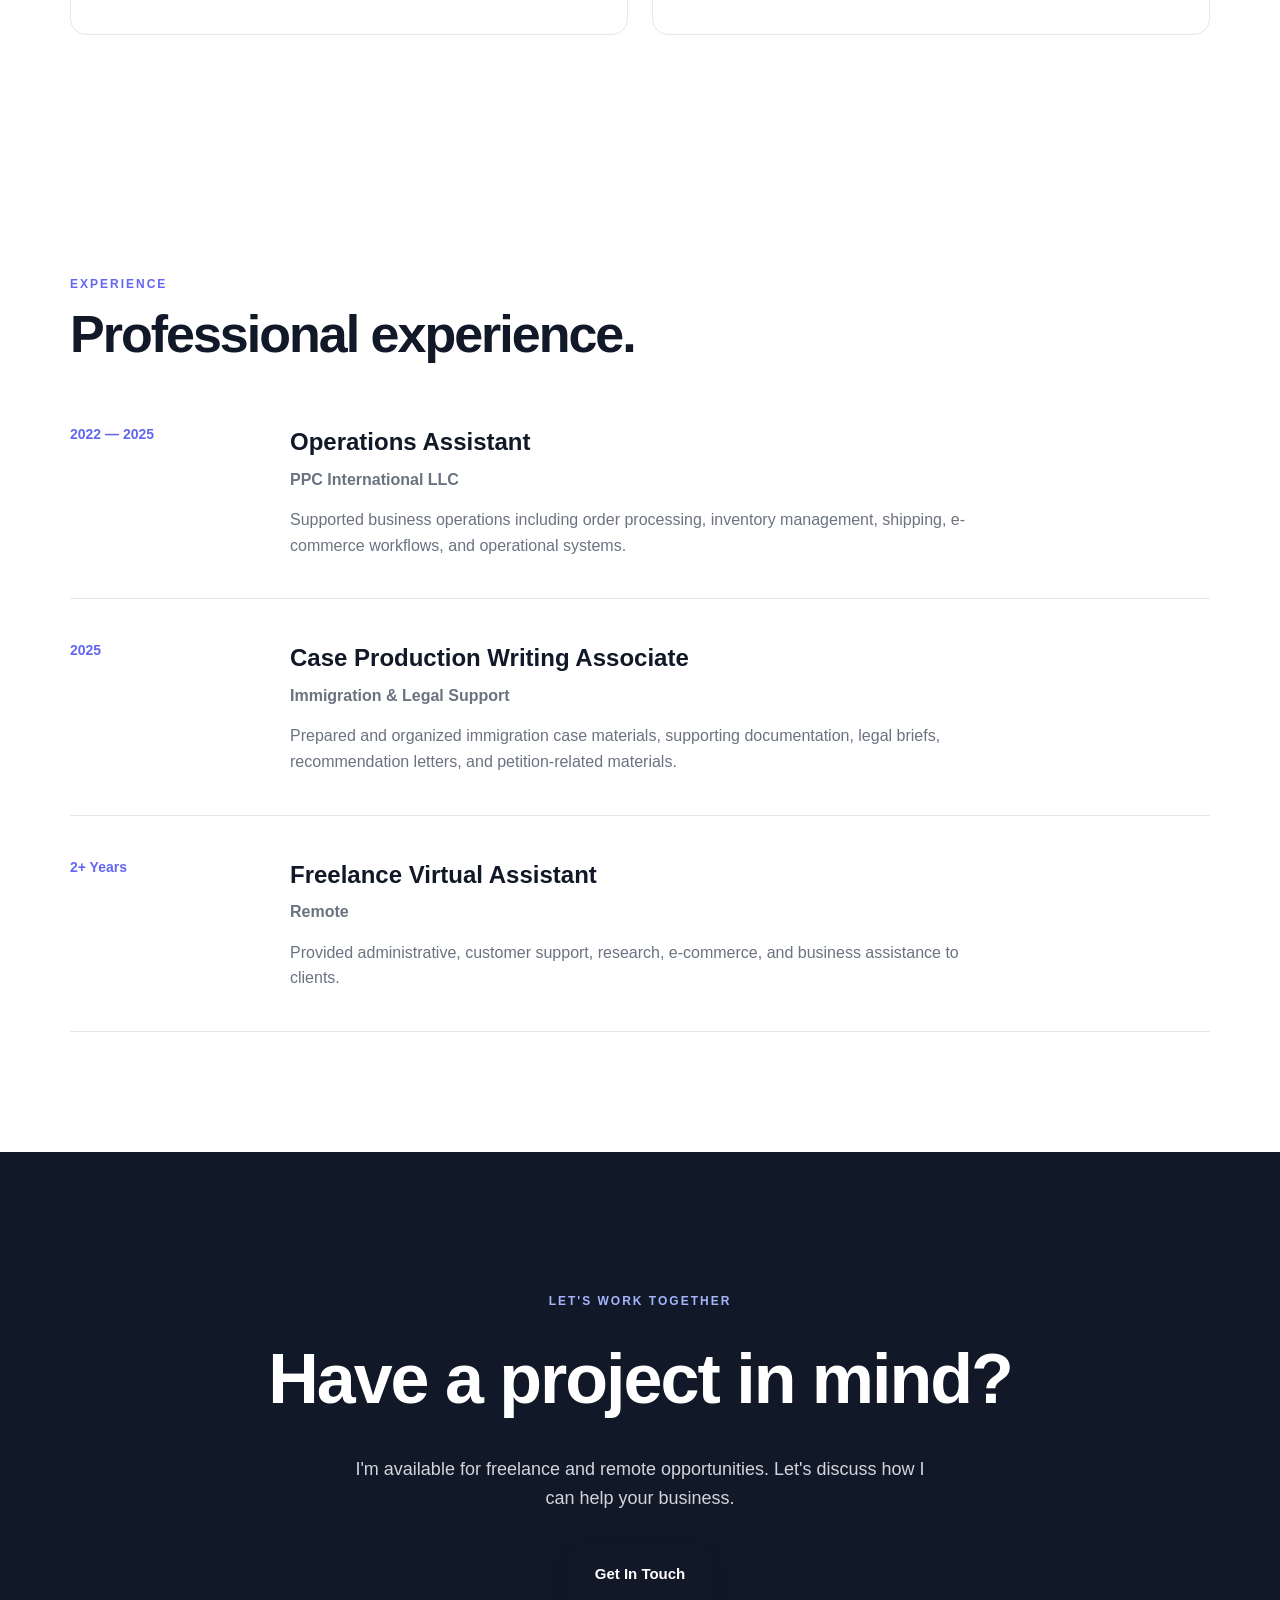
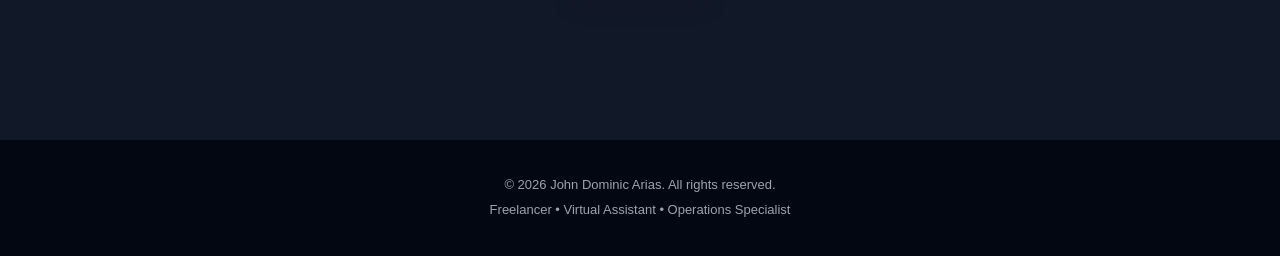
==== commit 096c02e0: "Link legal support project to case study" ====
--- a/index.html
+++ b/index.html
@@ -517,9 +517,9 @@
 
                 </div>
 
-                <a href="#contact" class="project-link">
-                    Discuss a similar project →
-                </a>
+                <a href="case-documentation-workflow.html" class="project-link">
+    View Project →
+</a>
 
             </div>
 
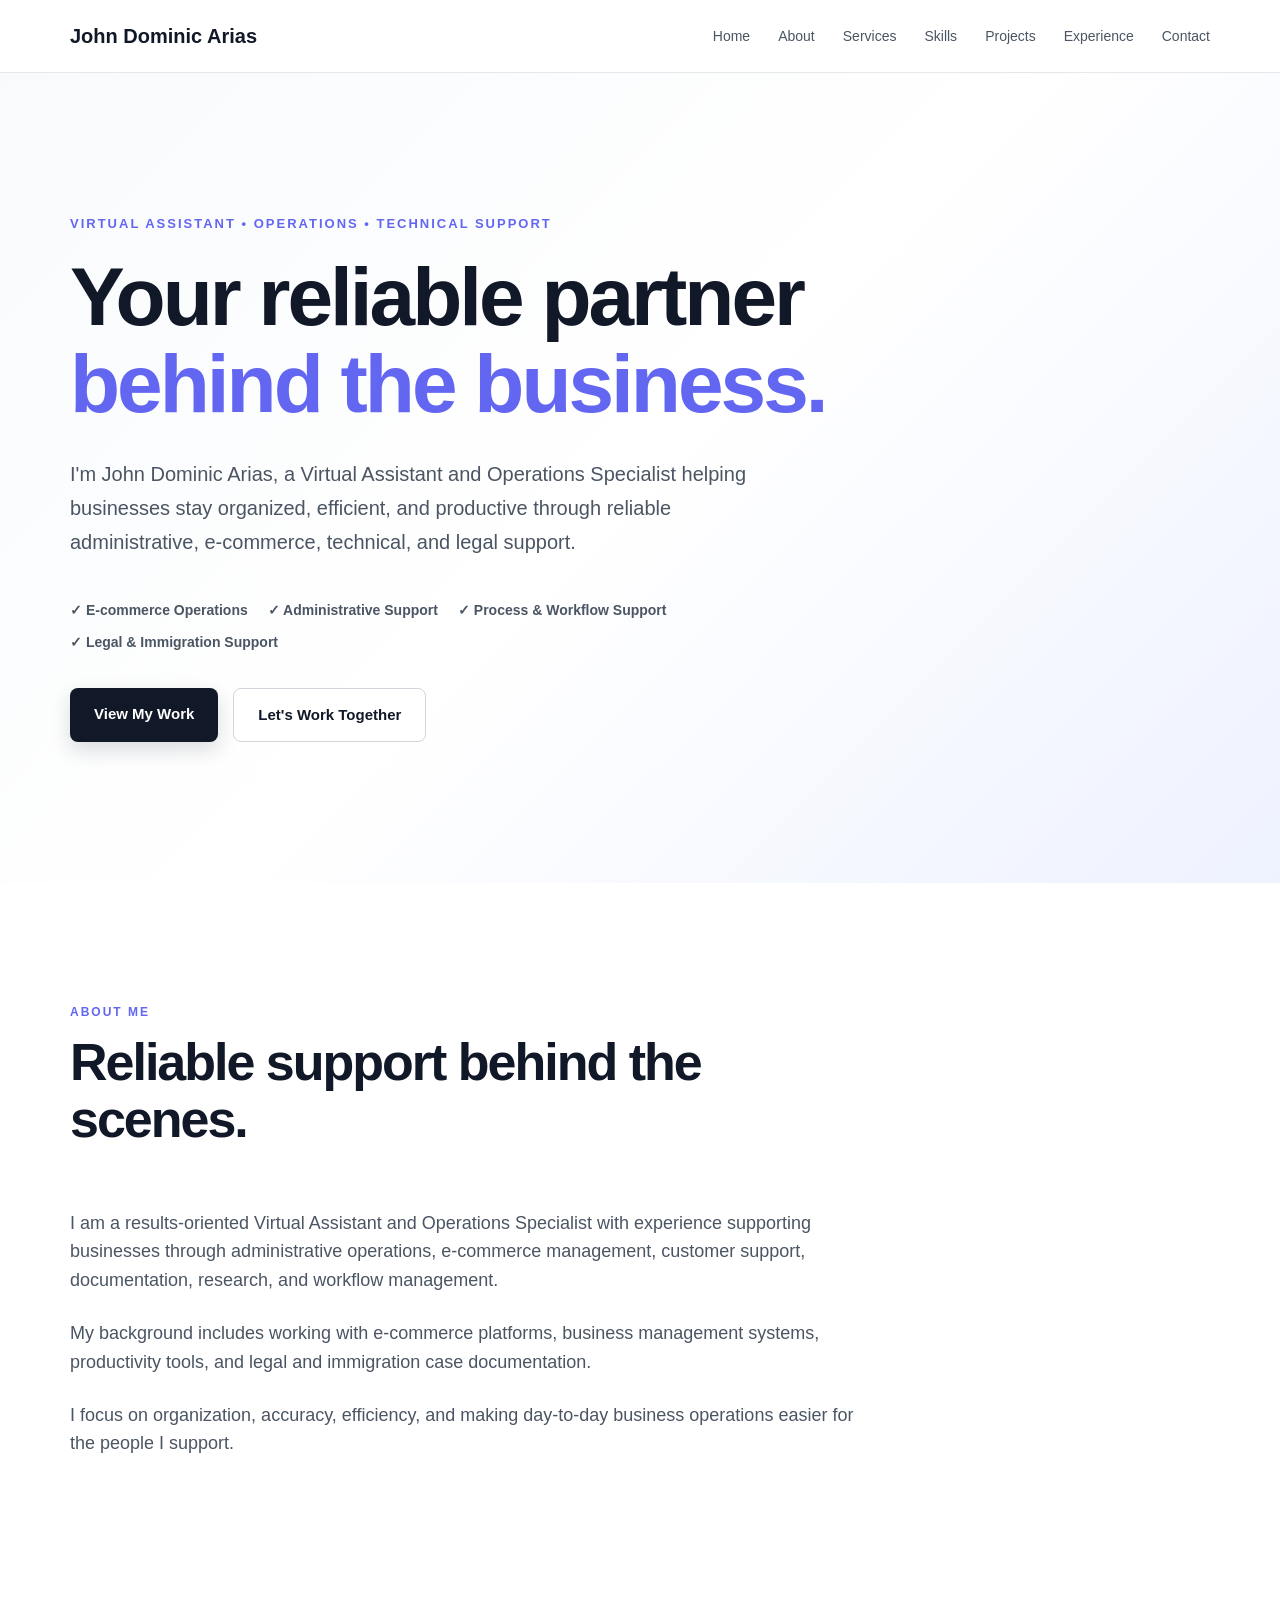
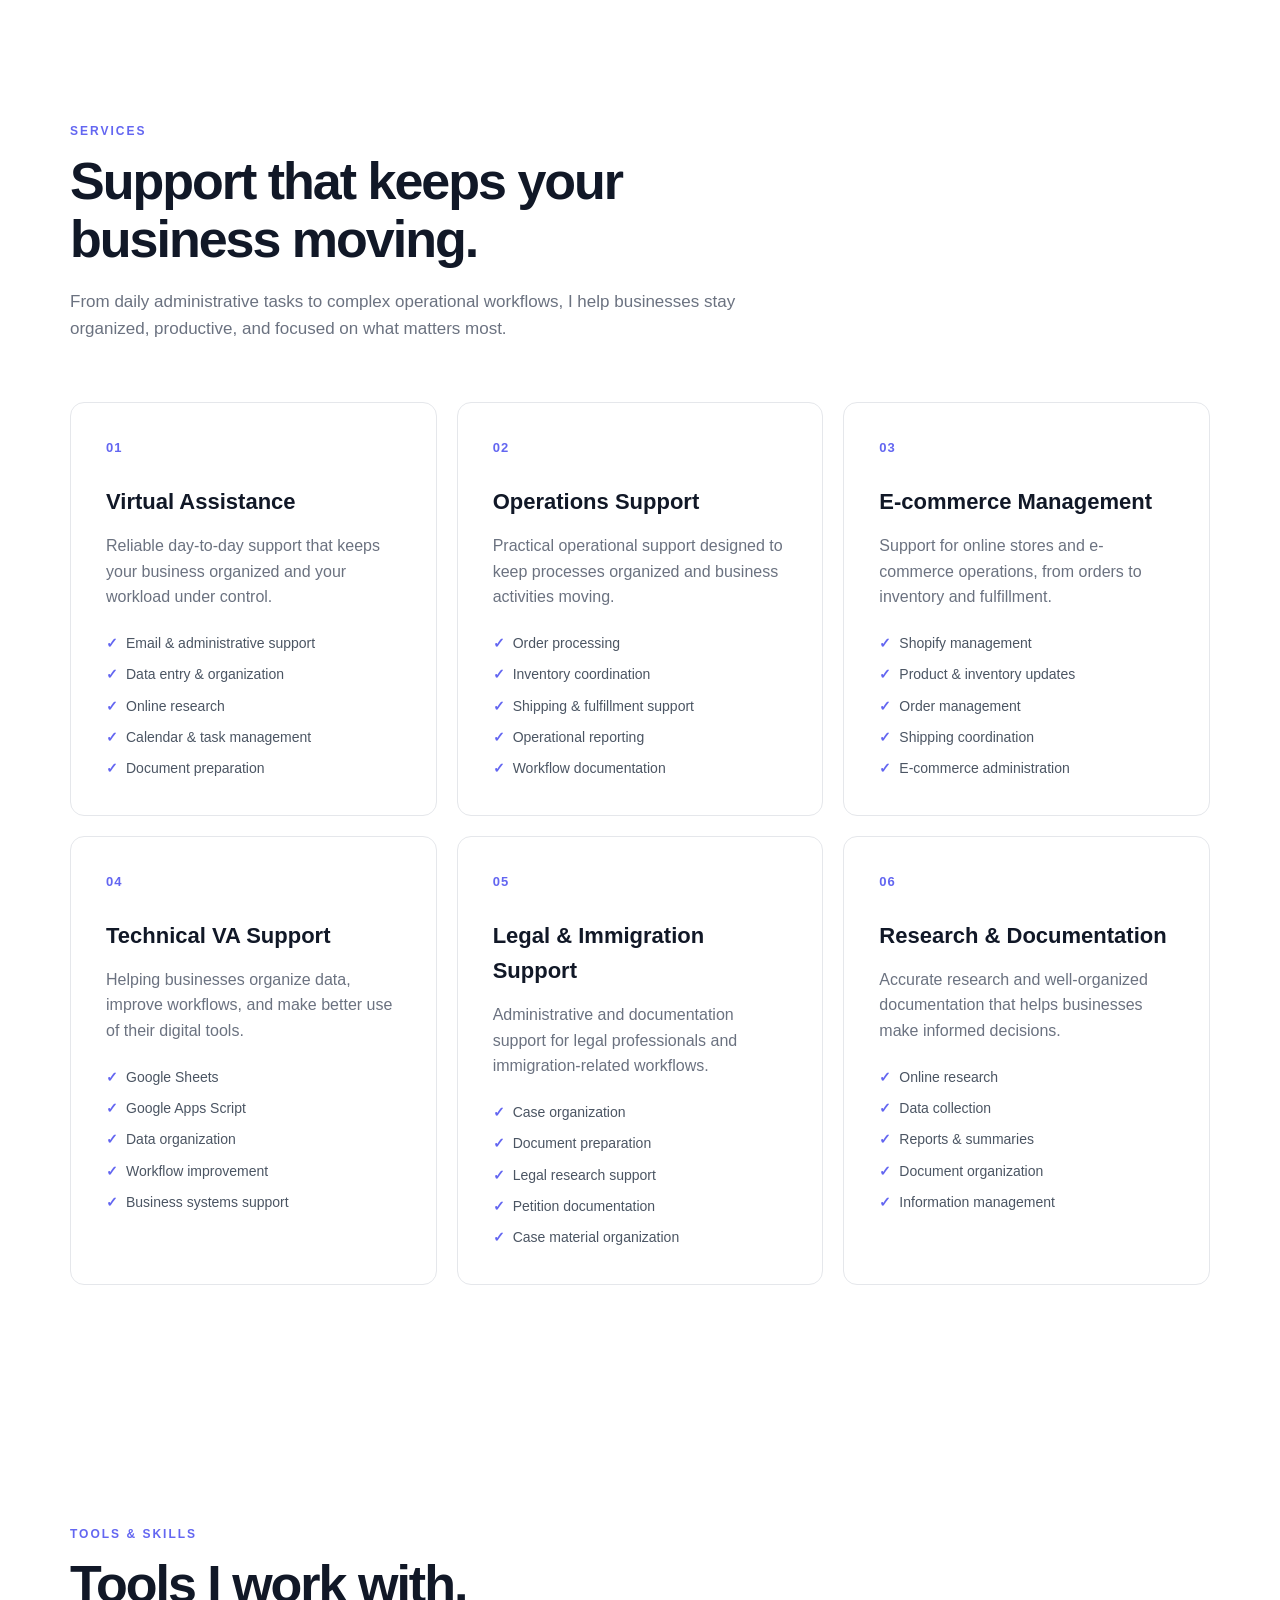
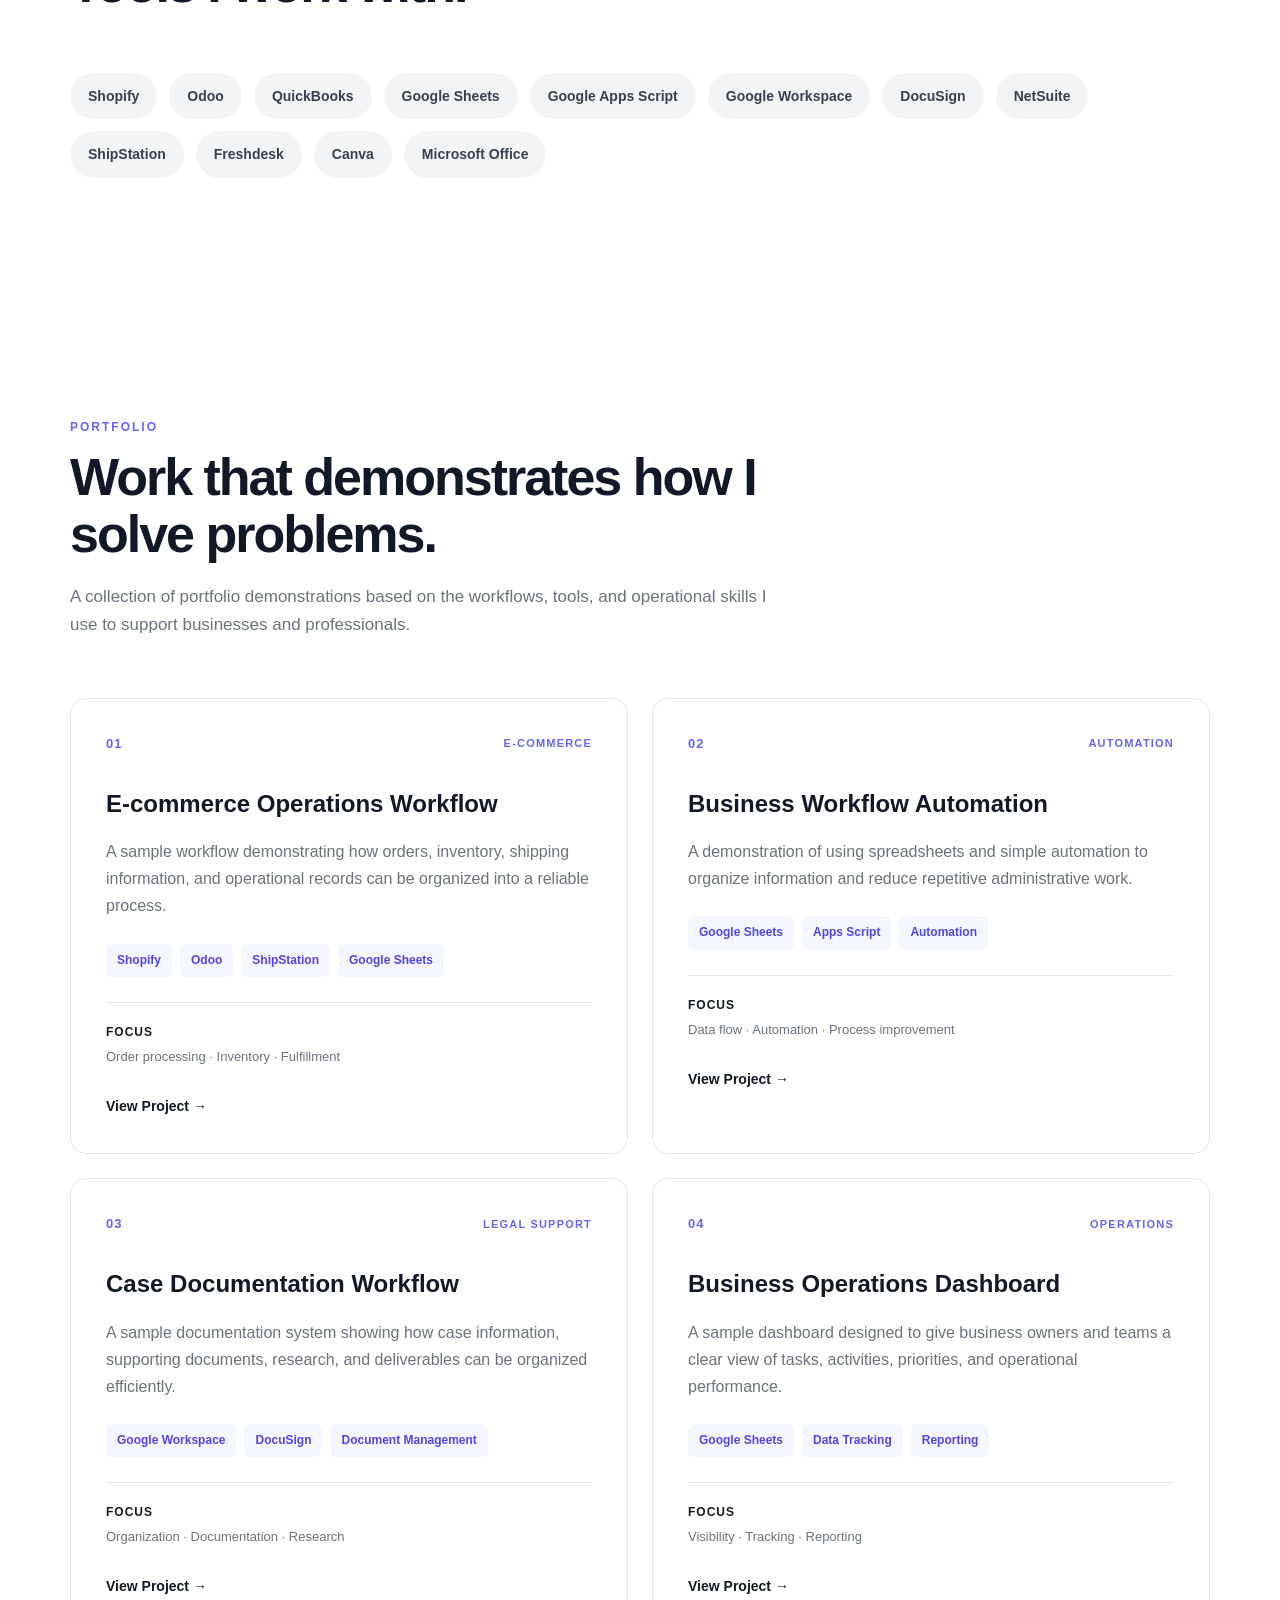
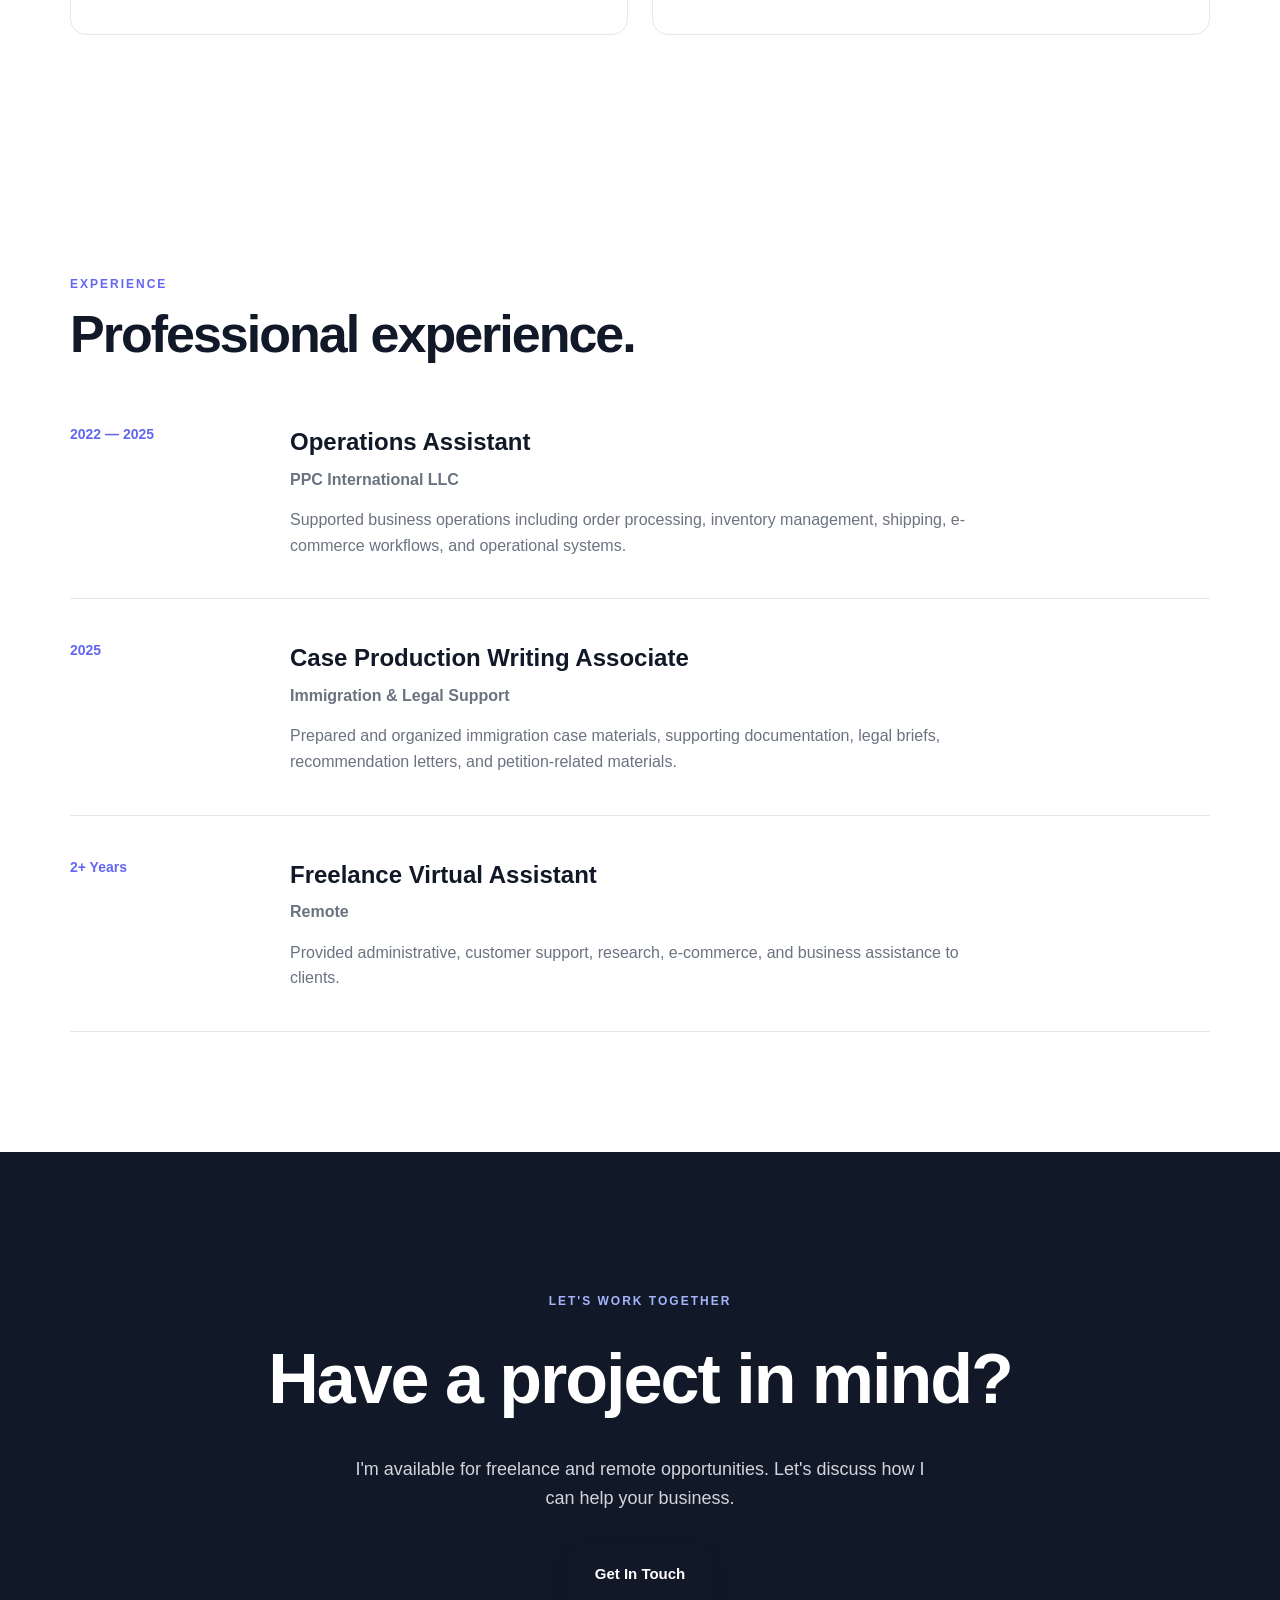
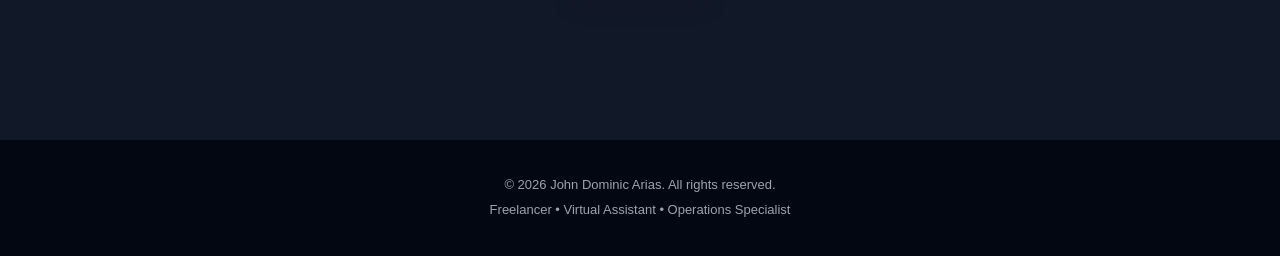
==== commit 77042b39: "Link operations dashboard to case study" ====
--- a/index.html
+++ b/index.html
@@ -571,9 +571,9 @@
 
                 </div>
 
-                <a href="#contact" class="project-link">
-                    Discuss a similar project →
-                </a>
+                <a href="business-operations-dashboard.html" class="project-link">
+    View Project →
+</a>
 
             </div>
 
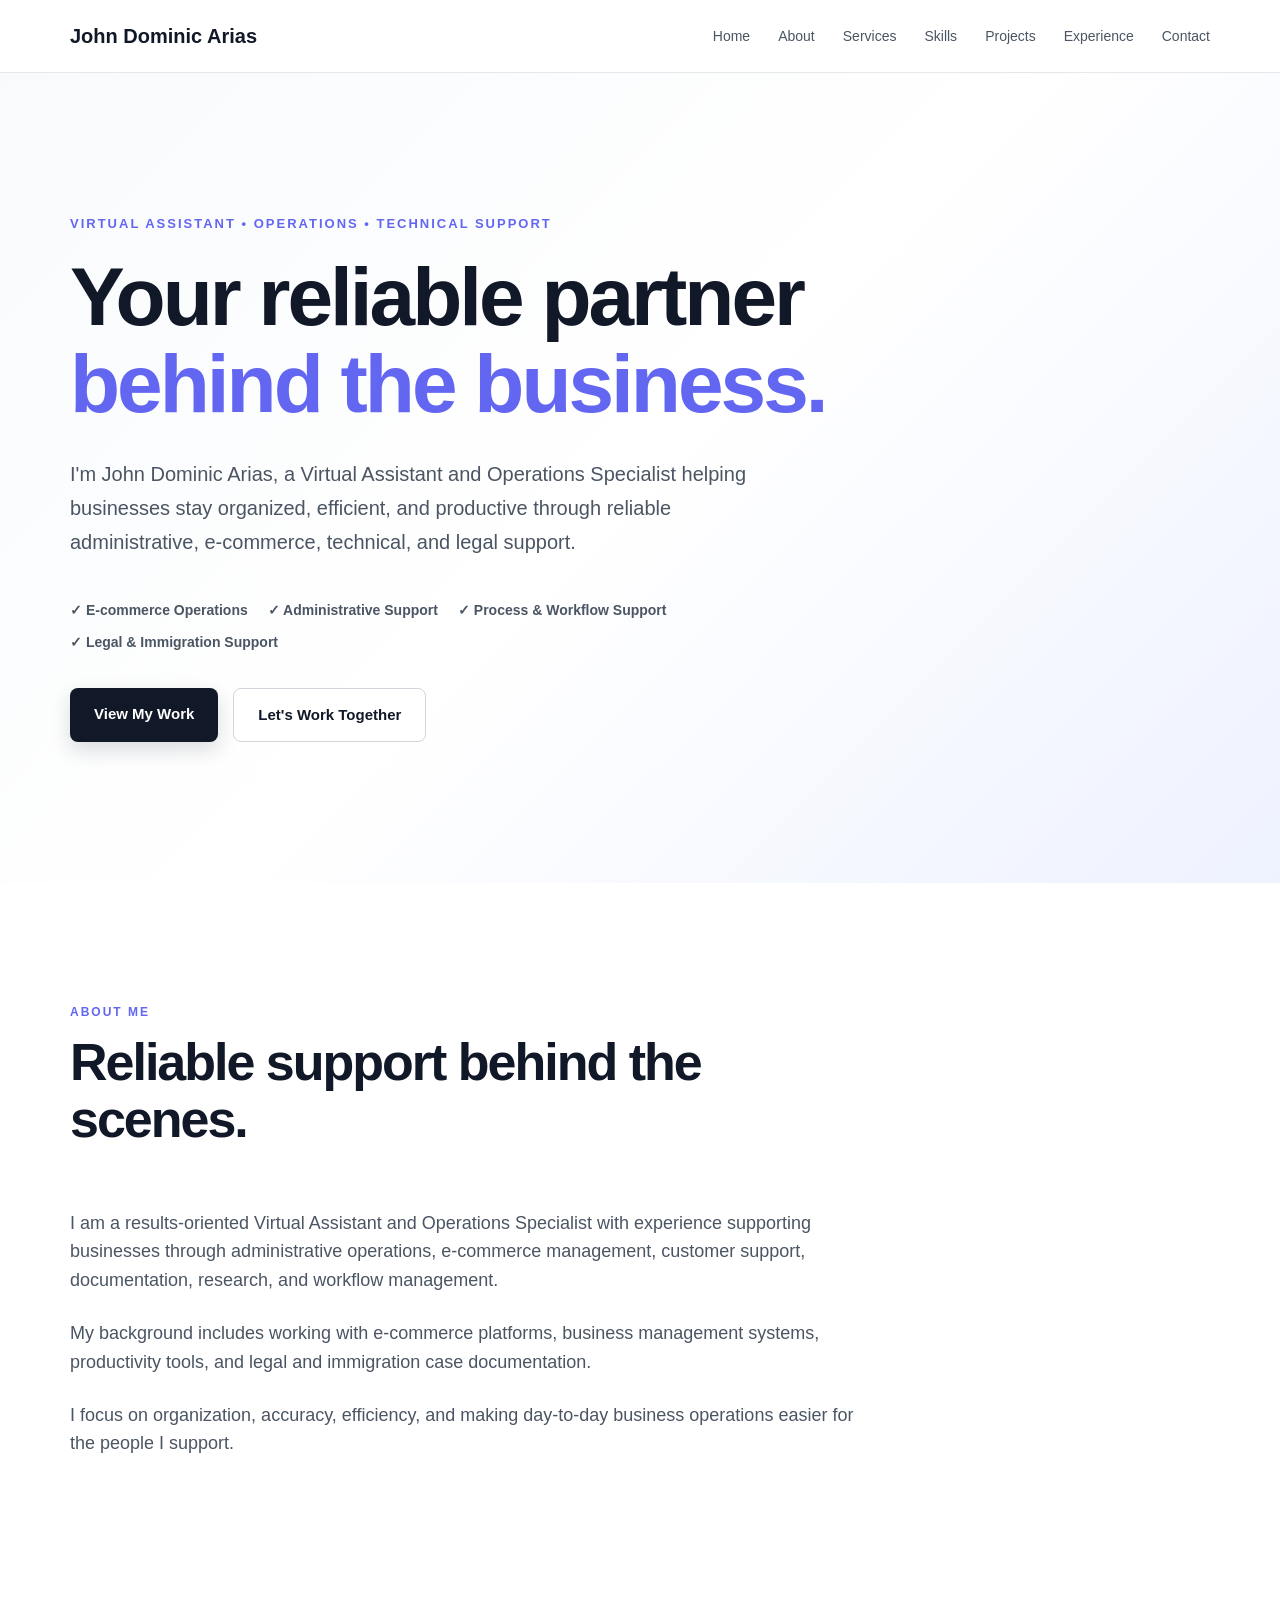
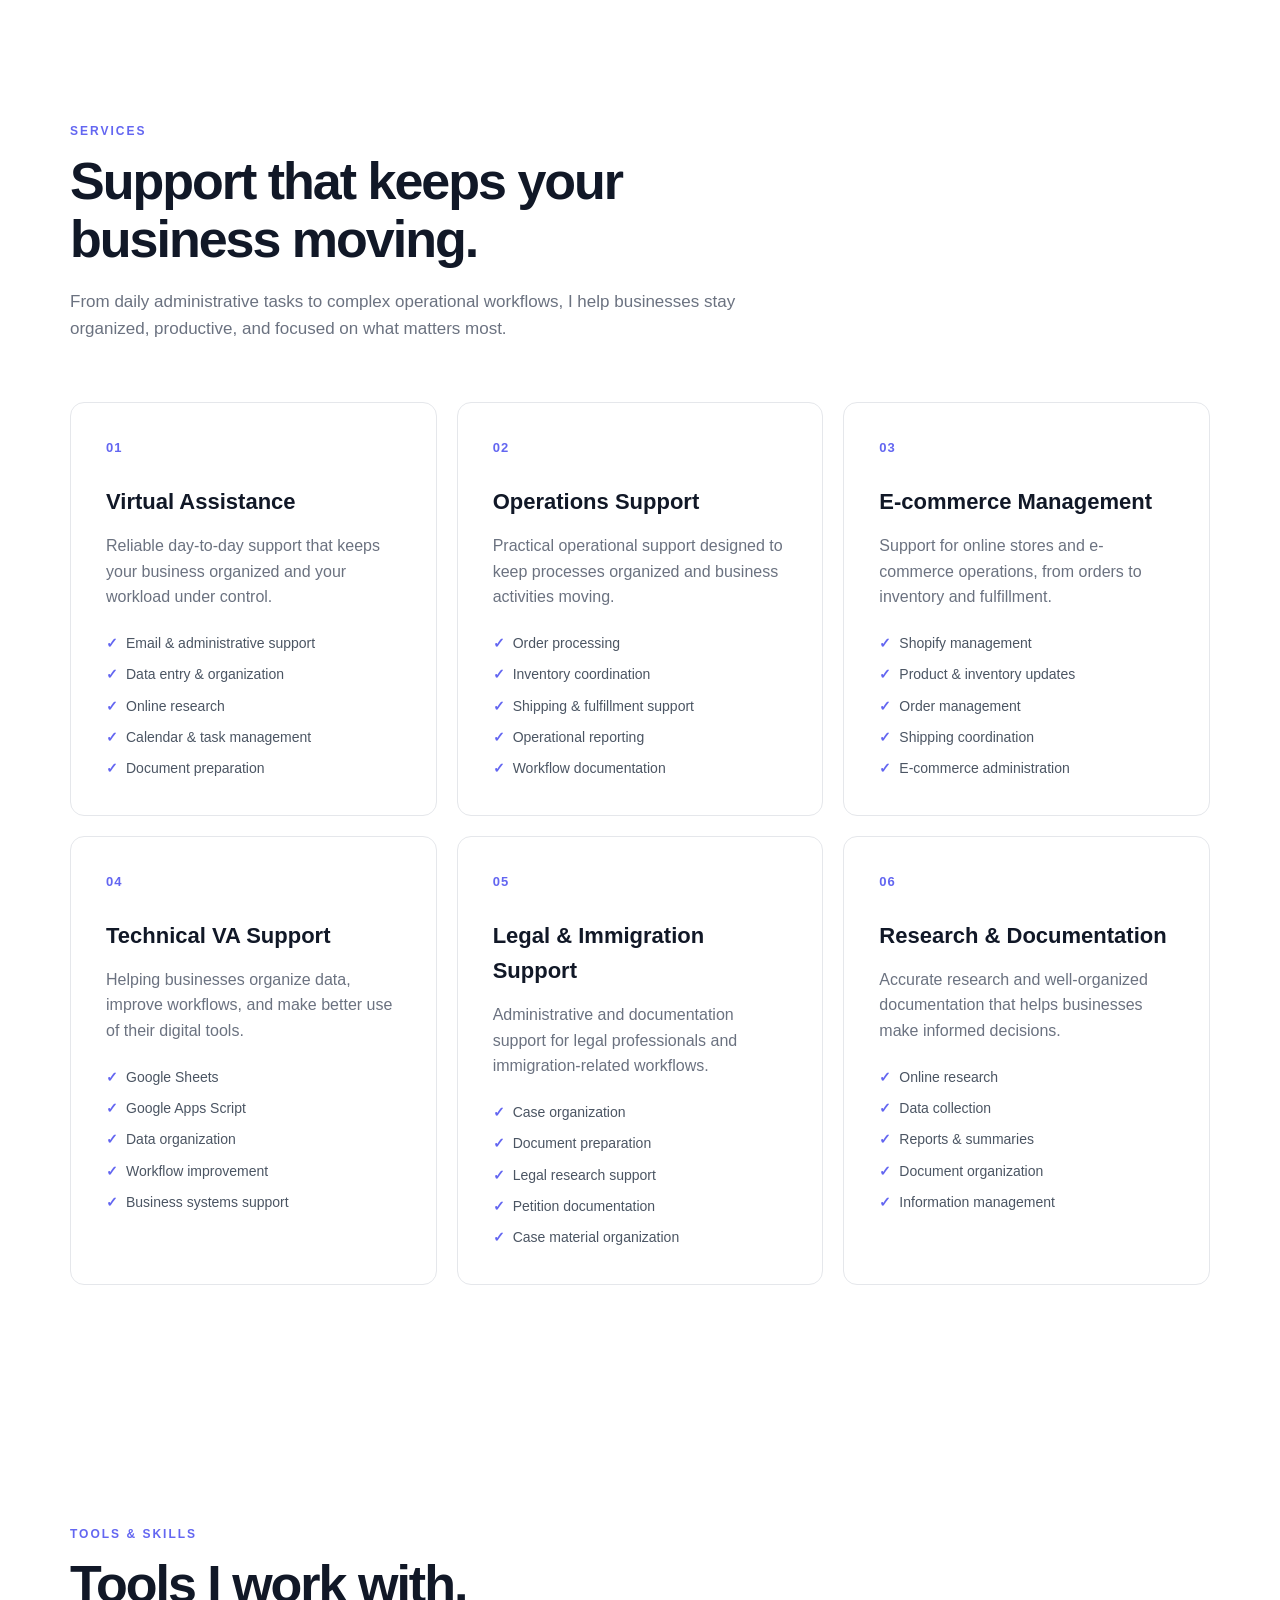
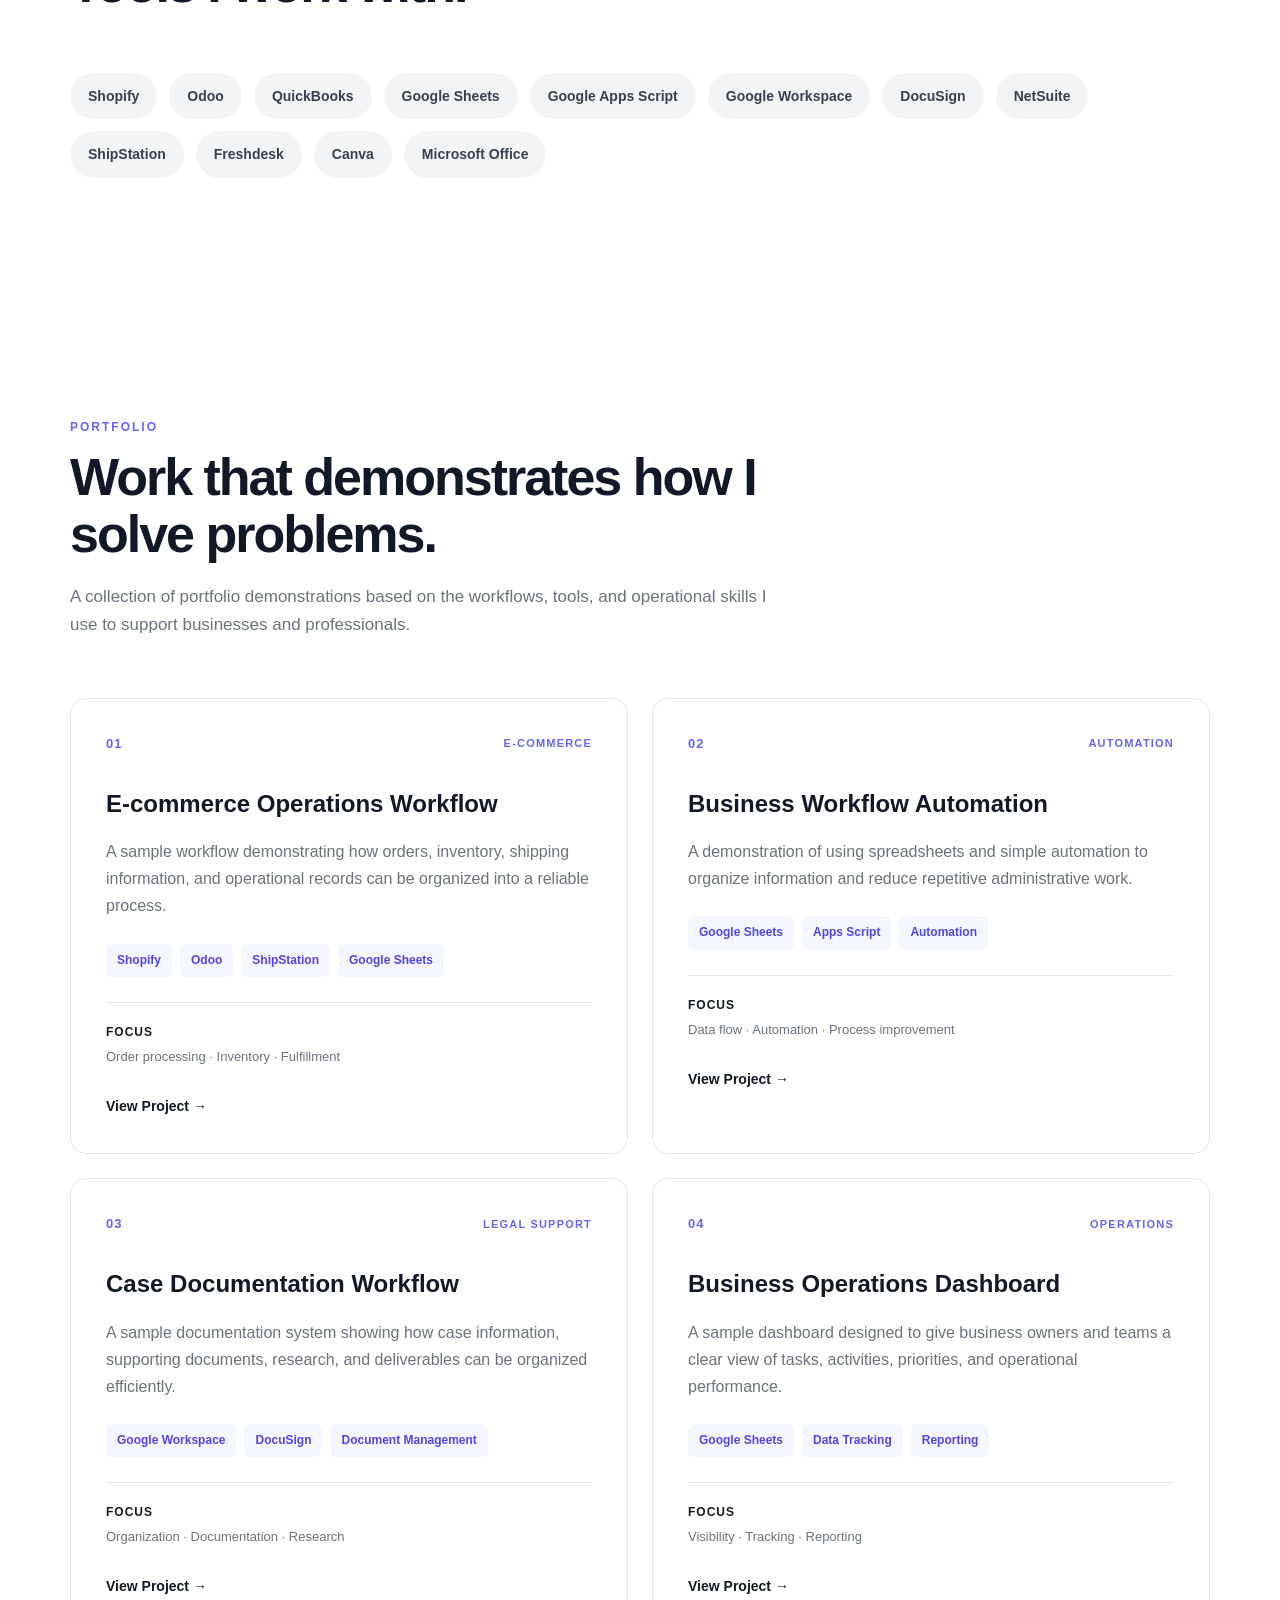
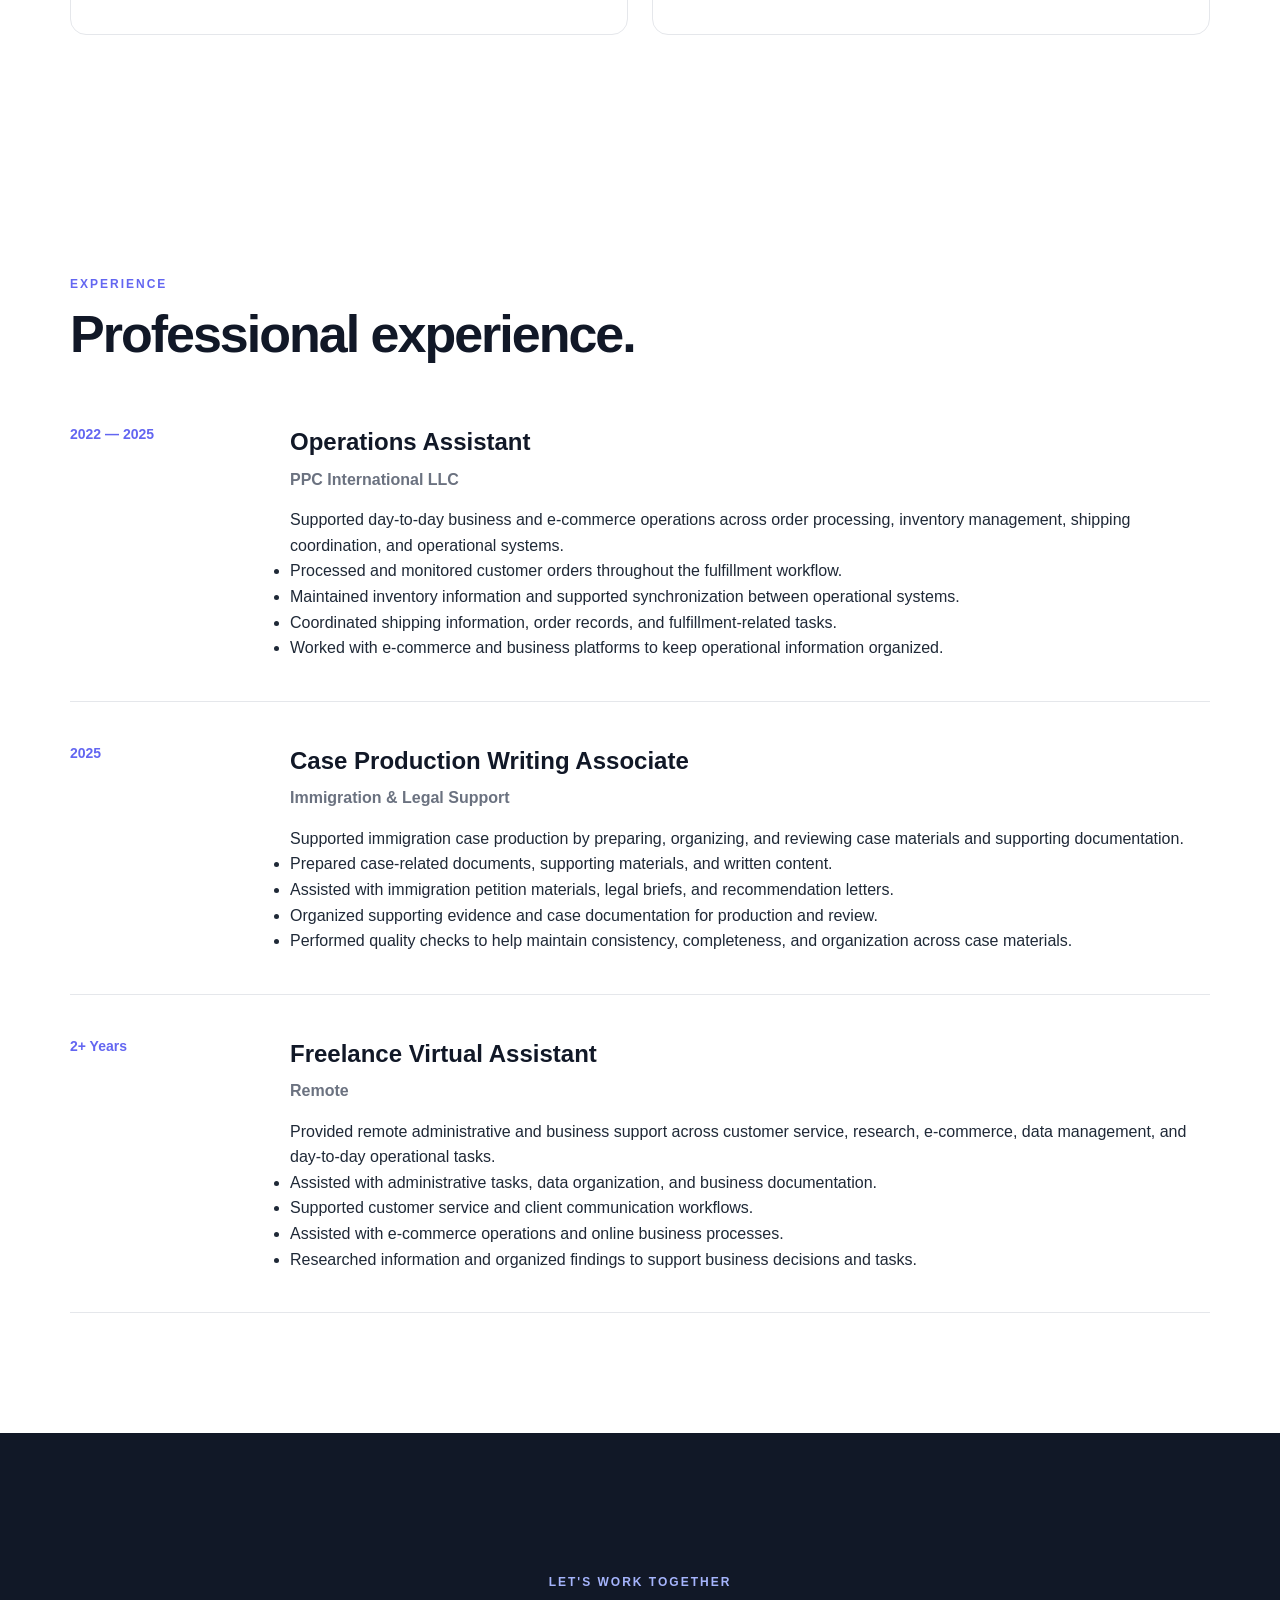
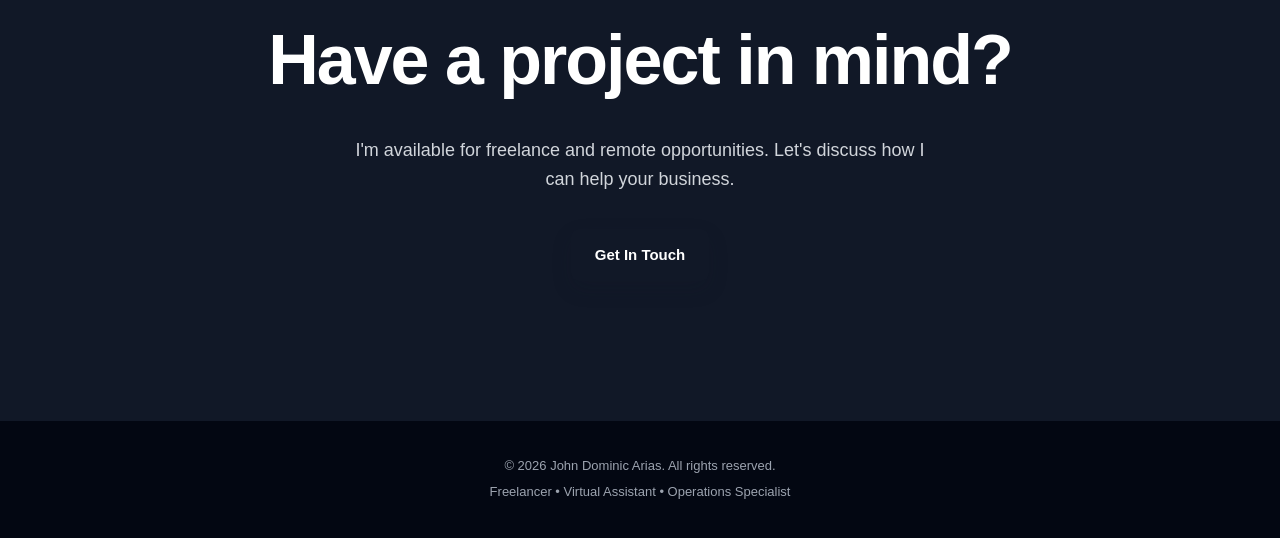
==== commit f7026949: "Improve professional experience section" ====
--- a/index.html
+++ b/index.html
@@ -588,74 +588,181 @@
         <!-- Experience Section -->
         <section id="experience" class="section">
 
-            <div class="section-heading">
-                <p class="section-label">EXPERIENCE</p>
-                <h2>Professional experience.</h2>
-            </div>
-
-            <div class="experience-list">
-
-                <div class="experience-item">
-
-                    <div class="experience-date">
-                        2022 — 2025
-                    </div>
-
-                    <div>
-                        <h3>Operations Assistant</h3>
-                        <p class="company">PPC International LLC</p>
-
-                        <p>
-                            Supported business operations including order
-                            processing, inventory management, shipping,
-                            e-commerce workflows, and operational systems.
-                        </p>
-                    </div>
-
-                </div>
-
-
-                <div class="experience-item">
-
-                    <div class="experience-date">
-                        2025
-                    </div>
-
-                    <div>
-                        <h3>Case Production Writing Associate</h3>
-                        <p class="company">Immigration & Legal Support</p>
-
-                        <p>
-                            Prepared and organized immigration case materials,
-                            supporting documentation, legal briefs, recommendation
-                            letters, and petition-related materials.
-                        </p>
-                    </div>
-
-                </div>
-
-
-                <div class="experience-item">
-
-                    <div class="experience-date">
-                        2+ Years
-                    </div>
-
-                    <div>
-                        <h3>Freelance Virtual Assistant</h3>
-                        <p class="company">Remote</p>
-
-                        <p>
-                            Provided administrative, customer support, research,
-                            e-commerce, and business assistance to clients.
-                        </p>
-                    </div>
-
-                </div>
-
-            </div>
-
-        </section>
+    <div class="section-heading">
+        <p class="section-label">EXPERIENCE</p>
+        <h2>Professional experience.</h2>
+    </div>
+
+
+    <div class="experience-list">
+
+
+        <!-- PPC INTERNATIONAL -->
+
+        <div class="experience-item">
+
+            <div class="experience-date">
+                2022 — 2025
+            </div>
+
+            <div>
+
+                <h3>
+                    Operations Assistant
+                </h3>
+
+                <p class="company">
+                    PPC International LLC
+                </p>
+
+                <p>
+                    Supported day-to-day business and e-commerce
+                    operations across order processing, inventory
+                    management, shipping coordination, and operational
+                    systems.
+                </p>
+
+                <ul class="experience-highlights">
+
+                    <li>
+                        Processed and monitored customer orders
+                        throughout the fulfillment workflow.
+                    </li>
+
+                    <li>
+                        Maintained inventory information and supported
+                        synchronization between operational systems.
+                    </li>
+
+                    <li>
+                        Coordinated shipping information, order records,
+                        and fulfillment-related tasks.
+                    </li>
+
+                    <li>
+                        Worked with e-commerce and business platforms
+                        to keep operational information organized.
+                    </li>
+
+                </ul>
+
+            </div>
+
+        </div>
+
+
+
+        <!-- BOUNDLESS / LEGAL SUPPORT -->
+
+        <div class="experience-item">
+
+            <div class="experience-date">
+                2025
+            </div>
+
+            <div>
+
+                <h3>
+                    Case Production Writing Associate
+                </h3>
+
+                <p class="company">
+                    Immigration & Legal Support
+                </p>
+
+                <p>
+                    Supported immigration case production by preparing,
+                    organizing, and reviewing case materials and
+                    supporting documentation.
+                </p>
+
+                <ul class="experience-highlights">
+
+                    <li>
+                        Prepared case-related documents, supporting
+                        materials, and written content.
+                    </li>
+
+                    <li>
+                        Assisted with immigration petition materials,
+                        legal briefs, and recommendation letters.
+                    </li>
+
+                    <li>
+                        Organized supporting evidence and case
+                        documentation for production and review.
+                    </li>
+
+                    <li>
+                        Performed quality checks to help maintain
+                        consistency, completeness, and organization
+                        across case materials.
+                    </li>
+
+                </ul>
+
+            </div>
+
+        </div>
+
+
+
+        <!-- FREELANCE VA -->
+
+        <div class="experience-item">
+
+            <div class="experience-date">
+                2+ Years
+            </div>
+
+            <div>
+
+                <h3>
+                    Freelance Virtual Assistant
+                </h3>
+
+                <p class="company">
+                    Remote
+                </p>
+
+                <p>
+                    Provided remote administrative and business support
+                    across customer service, research, e-commerce,
+                    data management, and day-to-day operational tasks.
+                </p>
+
+                <ul class="experience-highlights">
+
+                    <li>
+                        Assisted with administrative tasks, data
+                        organization, and business documentation.
+                    </li>
+
+                    <li>
+                        Supported customer service and client
+                        communication workflows.
+                    </li>
+
+                    <li>
+                        Assisted with e-commerce operations and
+                        online business processes.
+                    </li>
+
+                    <li>
+                        Researched information and organized findings
+                        to support business decisions and tasks.
+                    </li>
+
+                </ul>
+
+            </div>
+
+        </div>
+
+
+    </div>
+
+</section>
 
 
         <!-- Contact Section -->
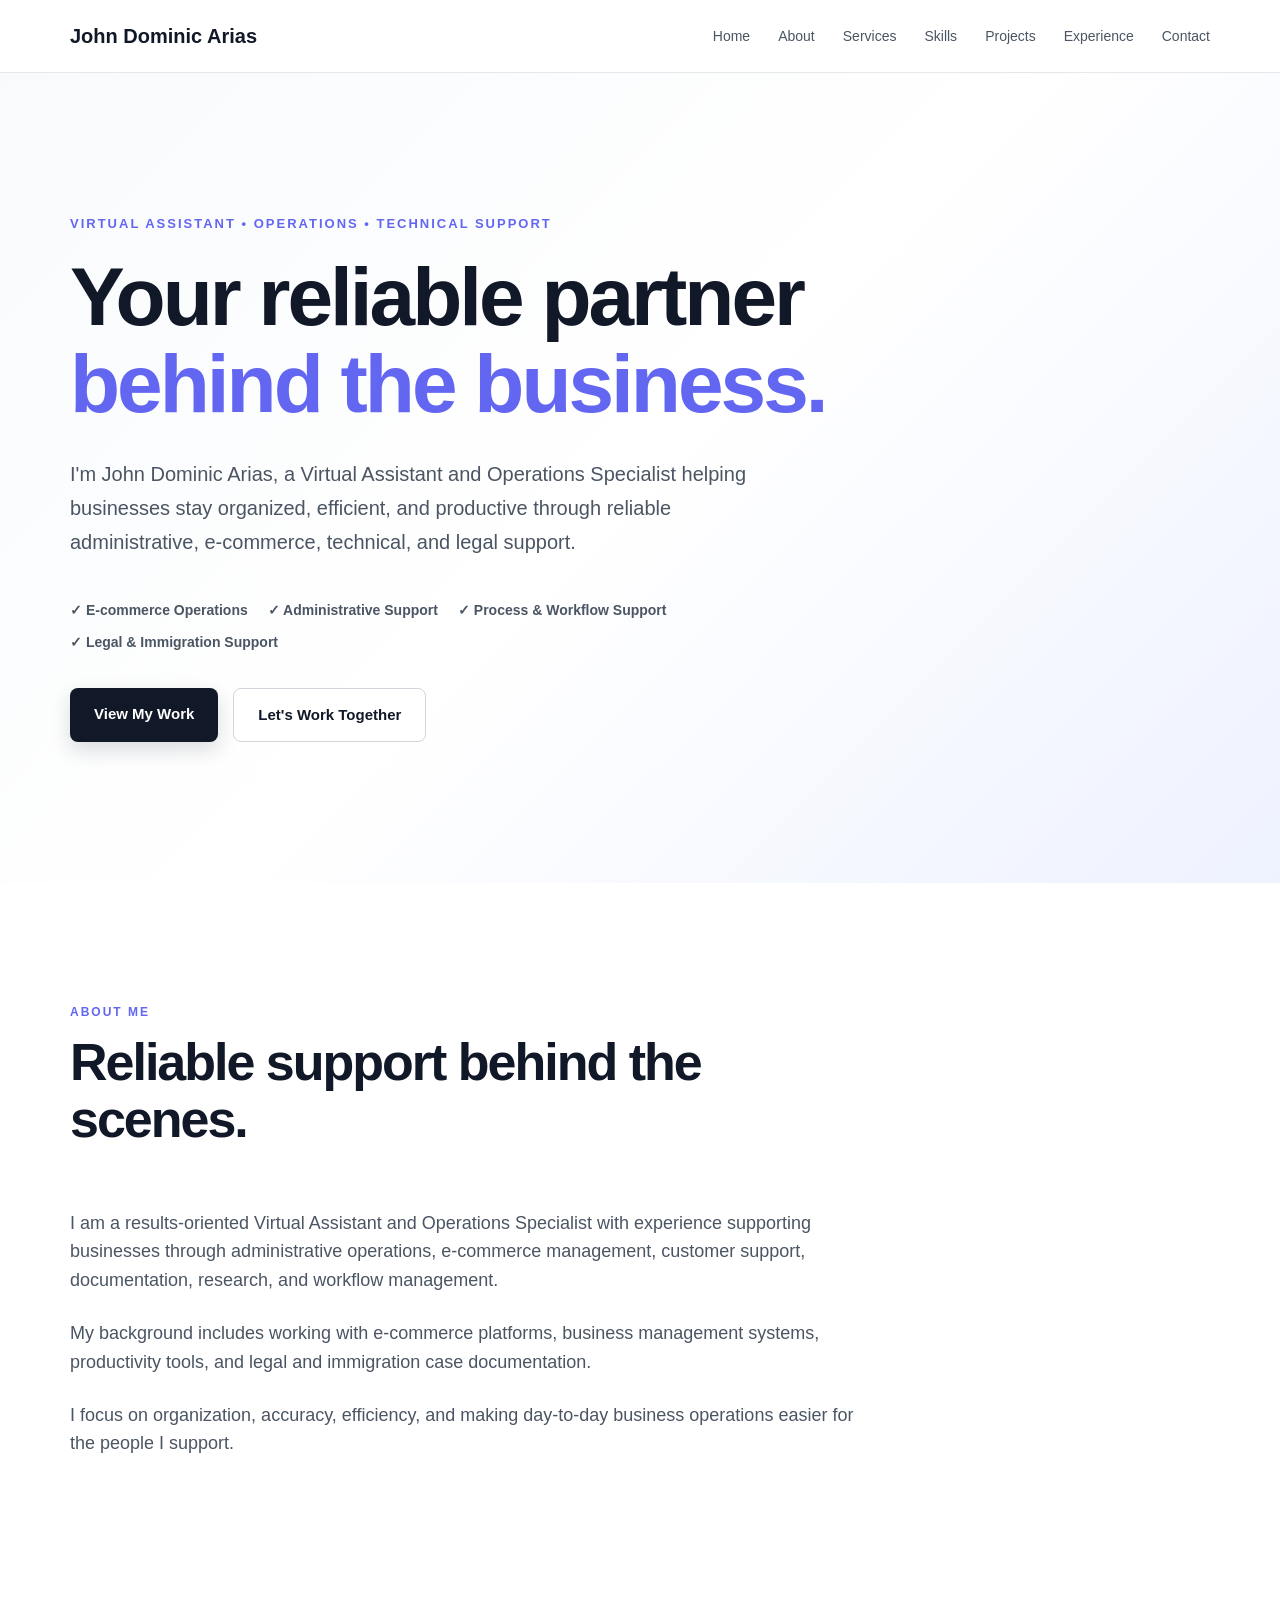
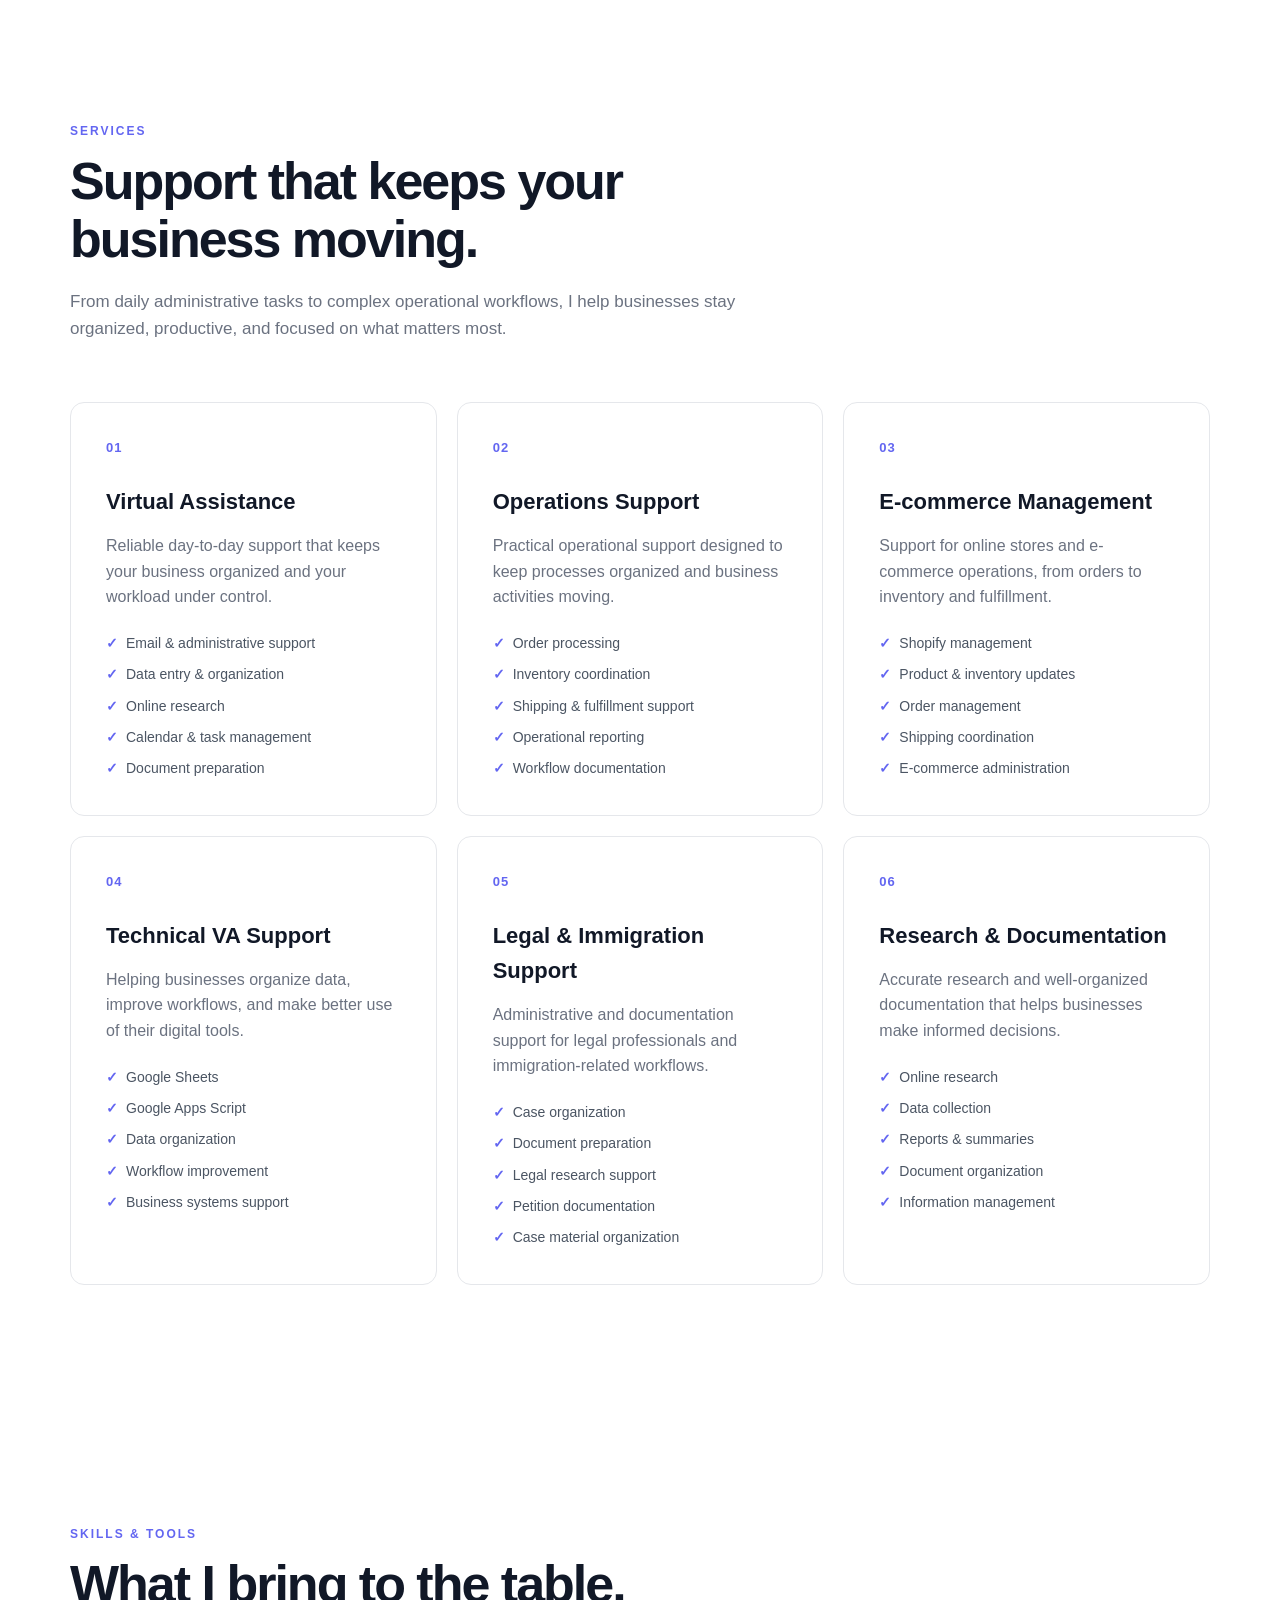
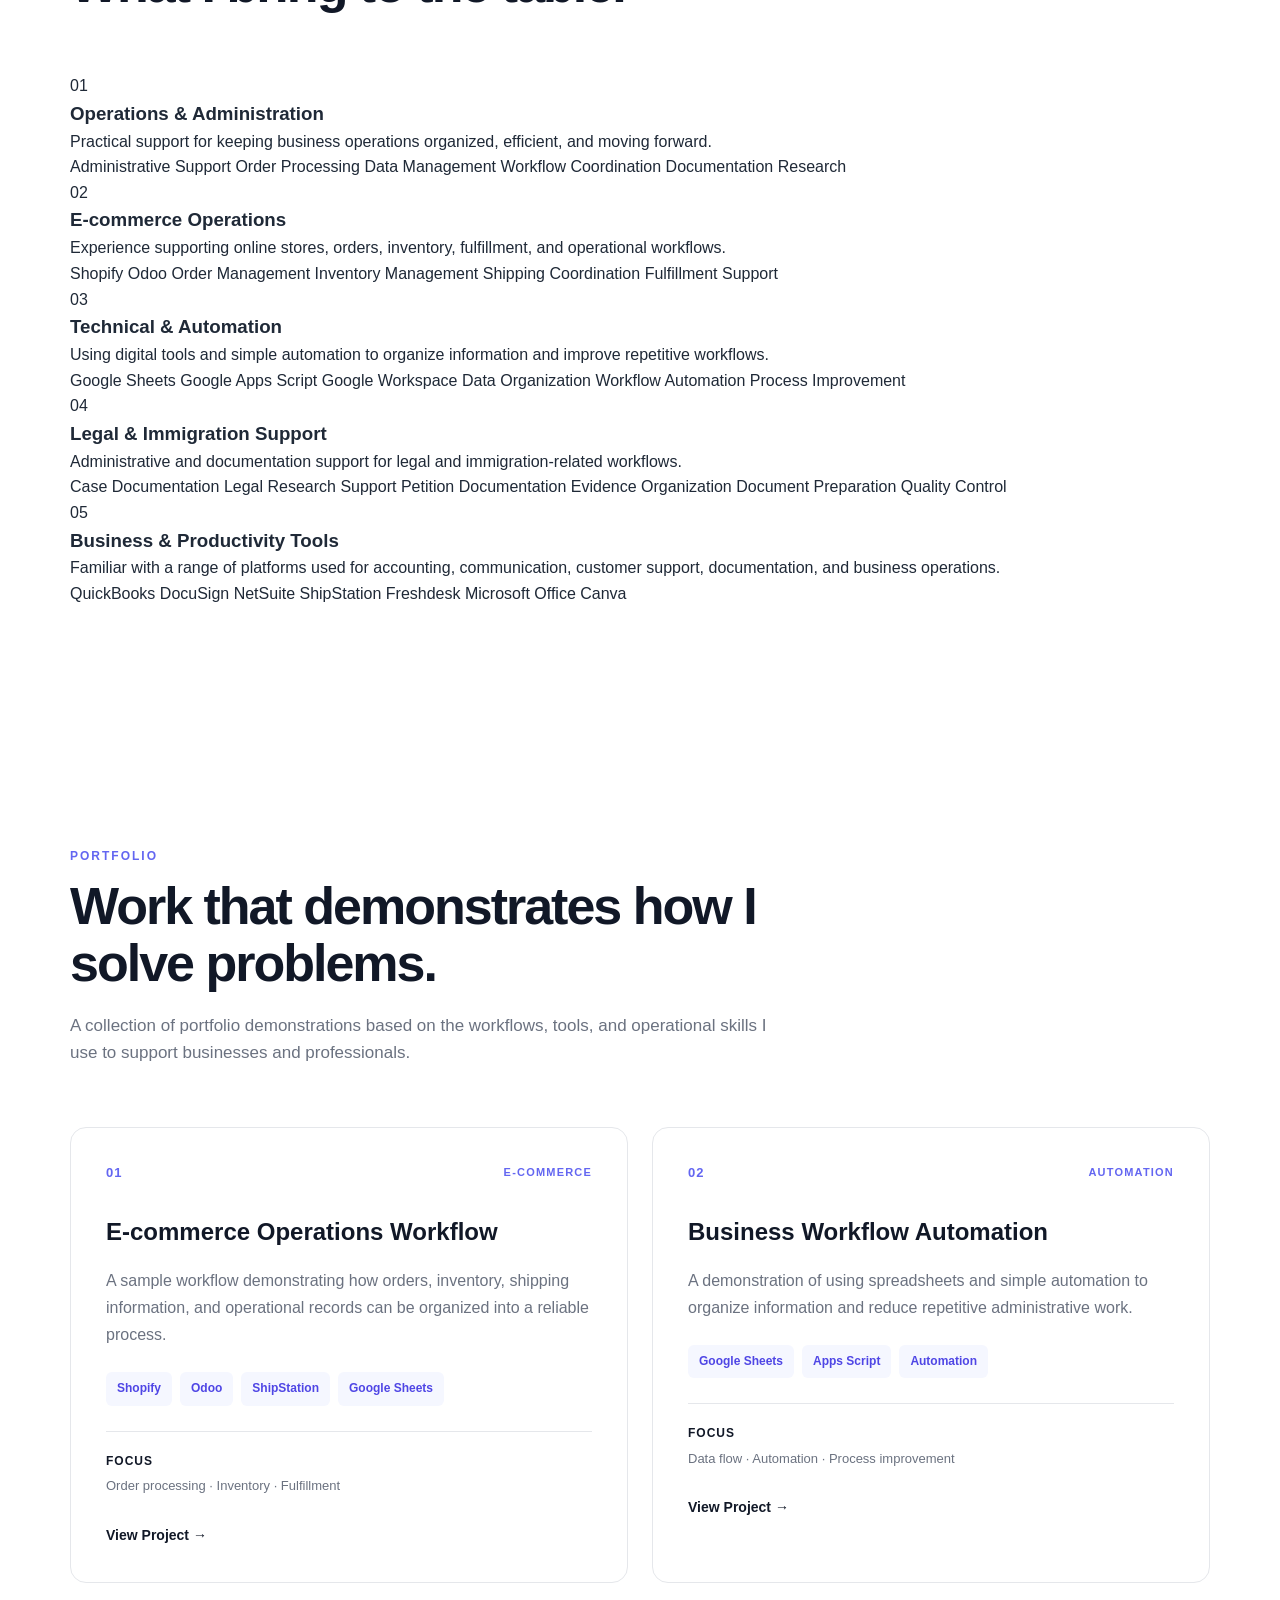
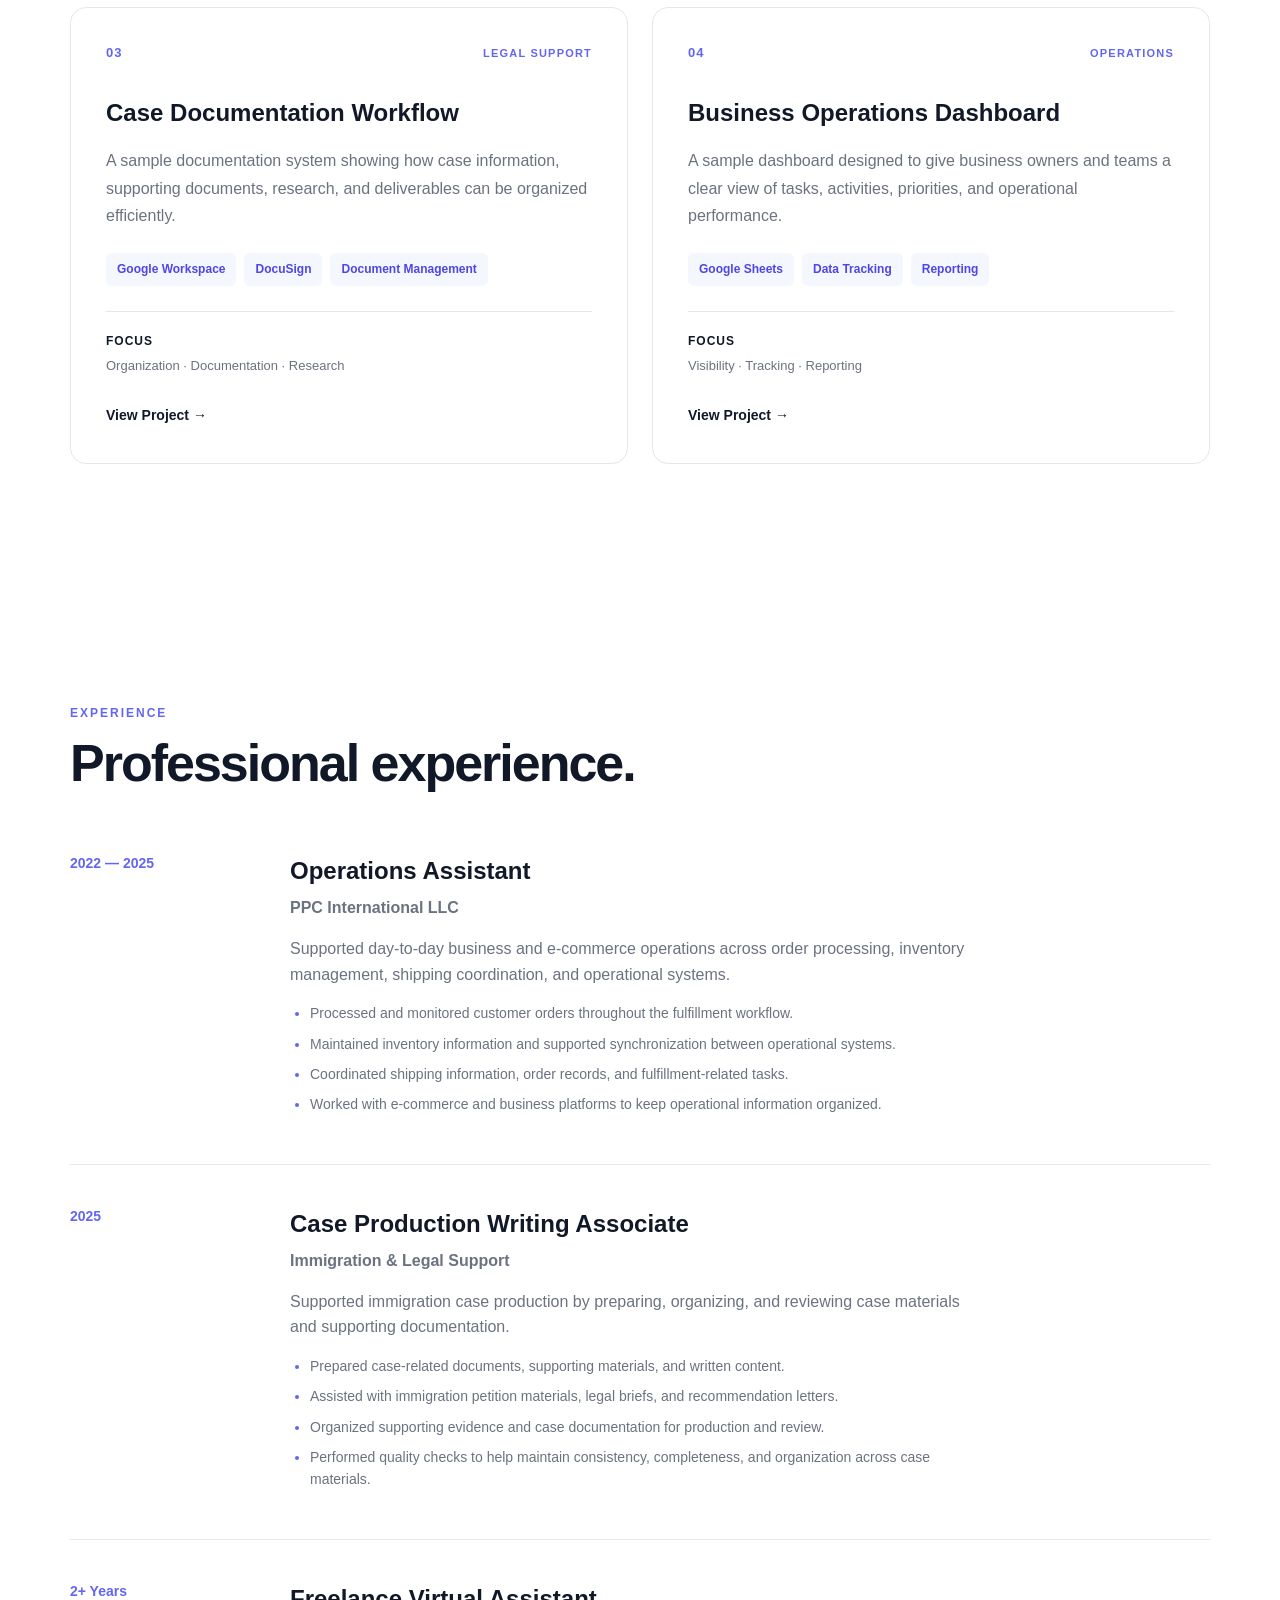
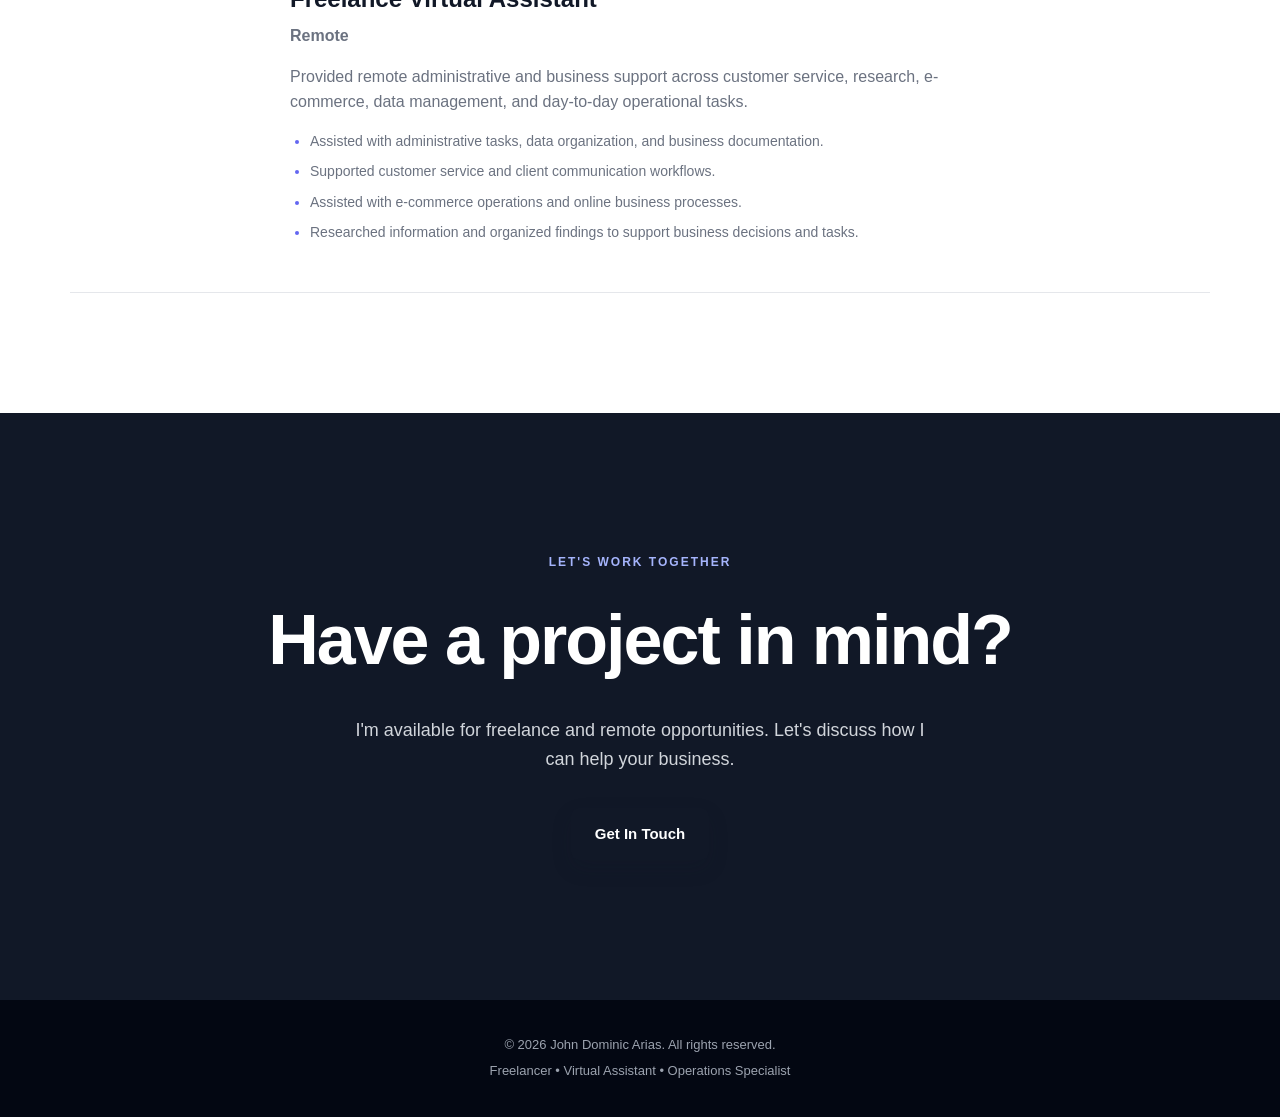
==== commit e02e4145: "Revise Skills Section layout and content Updated the Skills Section to enhance clarity and organizat" ====
--- a/index.html
+++ b/index.html
@@ -309,31 +309,148 @@
 
 </section>
 
-        <!-- Skills Section -->
-        <section id="skills" class="section">
-
-            <div class="section-heading">
-                <p class="section-label">TOOLS & SKILLS</p>
-                <h2>Tools I work with.</h2>
-            </div>
-
-            <div class="skills-list">
-
+       <!-- Skills Section -->
+<section id="skills" class="section">
+
+    <div class="section-heading">
+        <p class="section-label">SKILLS & TOOLS</p>
+        <h2>What I bring to the table.</h2>
+    </div>
+
+
+    <div class="skills-grid">
+
+
+        <!-- OPERATIONS -->
+
+        <div class="skill-category">
+
+            <p class="skill-number">01</p>
+
+            <h3>Operations & Administration</h3>
+
+            <p>
+                Practical support for keeping business operations
+                organized, efficient, and moving forward.
+            </p>
+
+            <div class="skill-tags">
+                <span>Administrative Support</span>
+                <span>Order Processing</span>
+                <span>Data Management</span>
+                <span>Workflow Coordination</span>
+                <span>Documentation</span>
+                <span>Research</span>
+            </div>
+
+        </div>
+
+
+        <!-- E-COMMERCE -->
+
+        <div class="skill-category">
+
+            <p class="skill-number">02</p>
+
+            <h3>E-commerce Operations</h3>
+
+            <p>
+                Experience supporting online stores, orders,
+                inventory, fulfillment, and operational workflows.
+            </p>
+
+            <div class="skill-tags">
                 <span>Shopify</span>
                 <span>Odoo</span>
-                <span>QuickBooks</span>
+                <span>Order Management</span>
+                <span>Inventory Management</span>
+                <span>Shipping Coordination</span>
+                <span>Fulfillment Support</span>
+            </div>
+
+        </div>
+
+
+        <!-- TECHNICAL -->
+
+        <div class="skill-category">
+
+            <p class="skill-number">03</p>
+
+            <h3>Technical & Automation</h3>
+
+            <p>
+                Using digital tools and simple automation to organize
+                information and improve repetitive workflows.
+            </p>
+
+            <div class="skill-tags">
                 <span>Google Sheets</span>
                 <span>Google Apps Script</span>
                 <span>Google Workspace</span>
+                <span>Data Organization</span>
+                <span>Workflow Automation</span>
+                <span>Process Improvement</span>
+            </div>
+
+        </div>
+
+
+        <!-- LEGAL -->
+
+        <div class="skill-category">
+
+            <p class="skill-number">04</p>
+
+            <h3>Legal & Immigration Support</h3>
+
+            <p>
+                Administrative and documentation support for
+                legal and immigration-related workflows.
+            </p>
+
+            <div class="skill-tags">
+                <span>Case Documentation</span>
+                <span>Legal Research Support</span>
+                <span>Petition Documentation</span>
+                <span>Evidence Organization</span>
+                <span>Document Preparation</span>
+                <span>Quality Control</span>
+            </div>
+
+        </div>
+
+
+        <!-- BUSINESS TOOLS -->
+
+        <div class="skill-category">
+
+            <p class="skill-number">05</p>
+
+            <h3>Business & Productivity Tools</h3>
+
+            <p>
+                Familiar with a range of platforms used for
+                accounting, communication, customer support,
+                documentation, and business operations.
+            </p>
+
+            <div class="skill-tags">
+                <span>QuickBooks</span>
                 <span>DocuSign</span>
                 <span>NetSuite</span>
                 <span>ShipStation</span>
                 <span>Freshdesk</span>
+                <span>Microsoft Office</span>
                 <span>Canva</span>
-                <span>Microsoft Office</span>
-
-            </div>
-
+            </div>
+
+        </div>
+
+
+    </div>
+
+</section>
         </section>
 
 
--- a/style.css
+++ b/style.css
@@ -570,12 +570,35 @@
     margin-bottom: 15px;
 }
 
-.experience-item p:last-child {
+.experience-item p {
     max-width: 700px;
 
     color: #6b7280;
 }
 
+
+/* EXPERIENCE HIGHLIGHTS */
+
+.experience-highlights {
+    max-width: 650px;
+
+    margin-top: 15px;
+
+    padding-left: 20px;
+
+    color: #6b7280;
+
+    font-size: 14px;
+}
+
+.experience-highlights li {
+    margin-bottom: 8px;
+    line-height: 1.6;
+}
+
+.experience-highlights li::marker {
+    color: #6366f1;
+}
 
 /* =========================================
    CONTACT
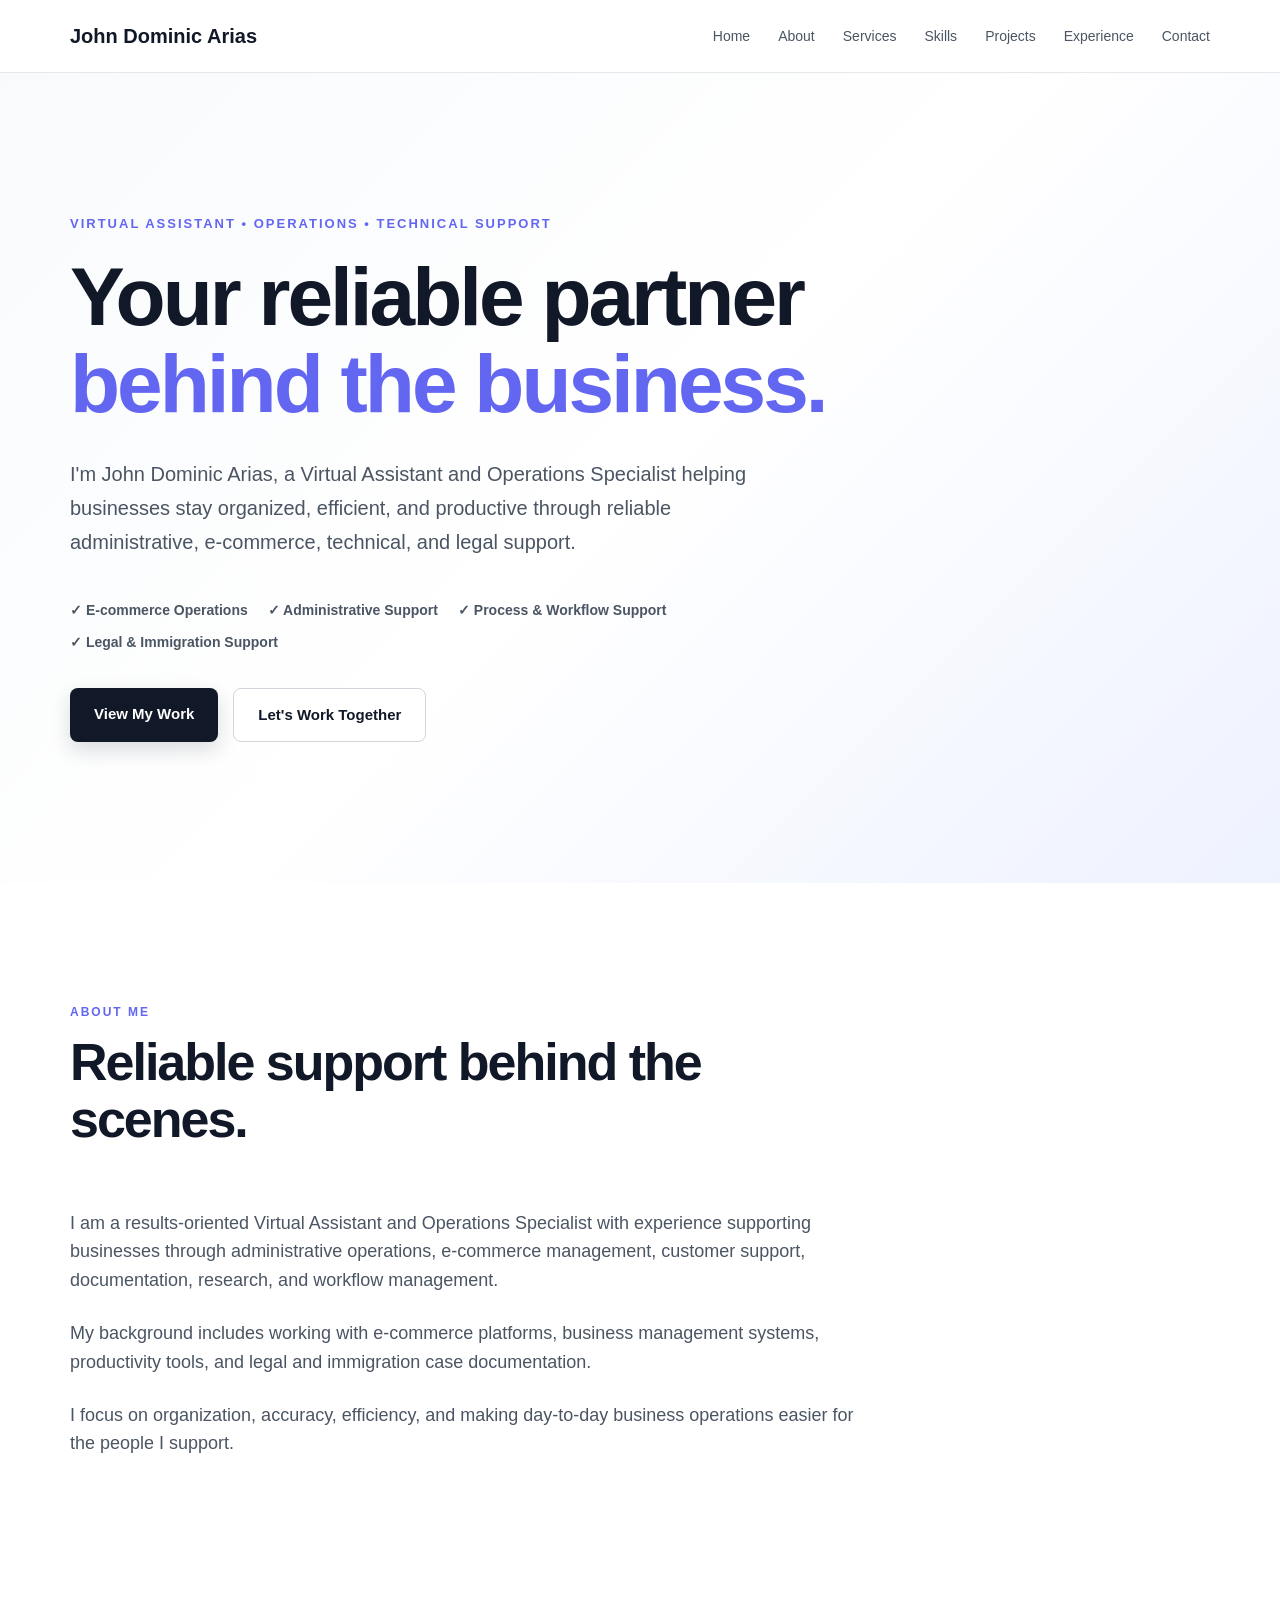
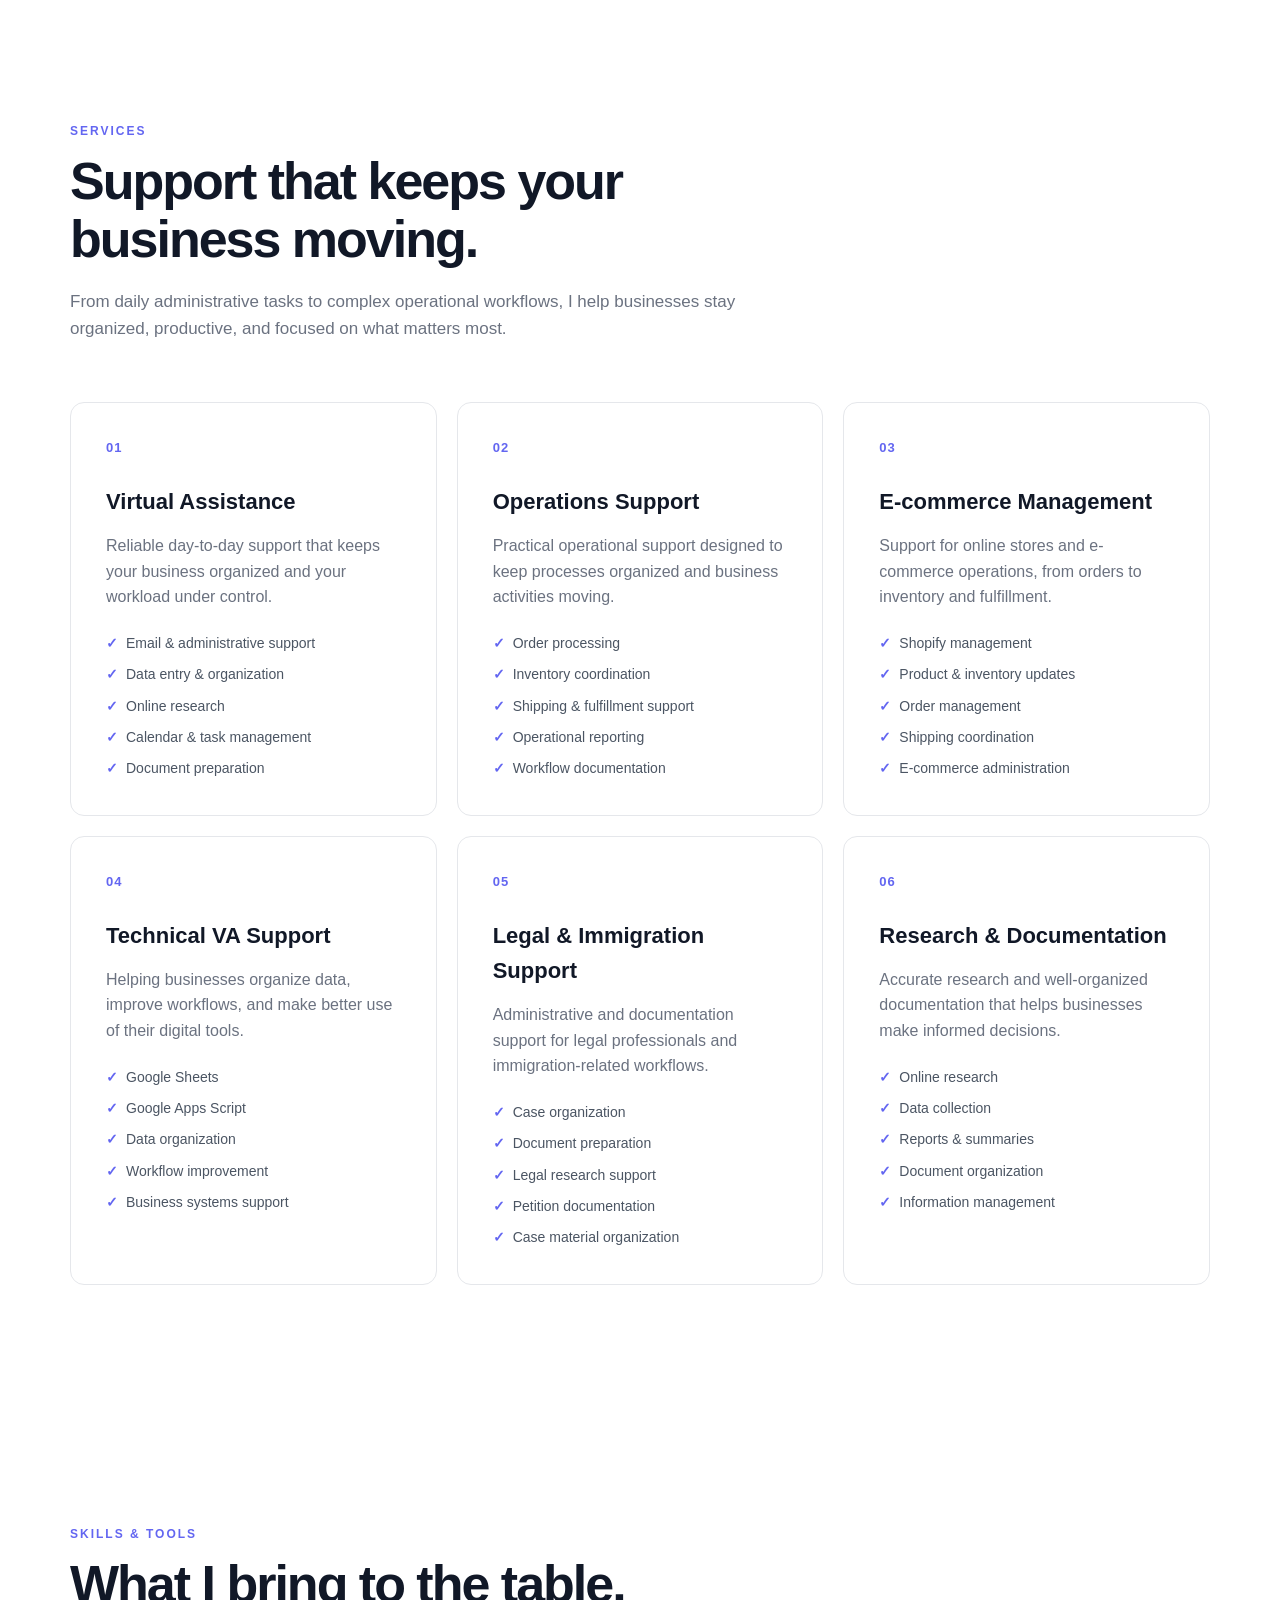
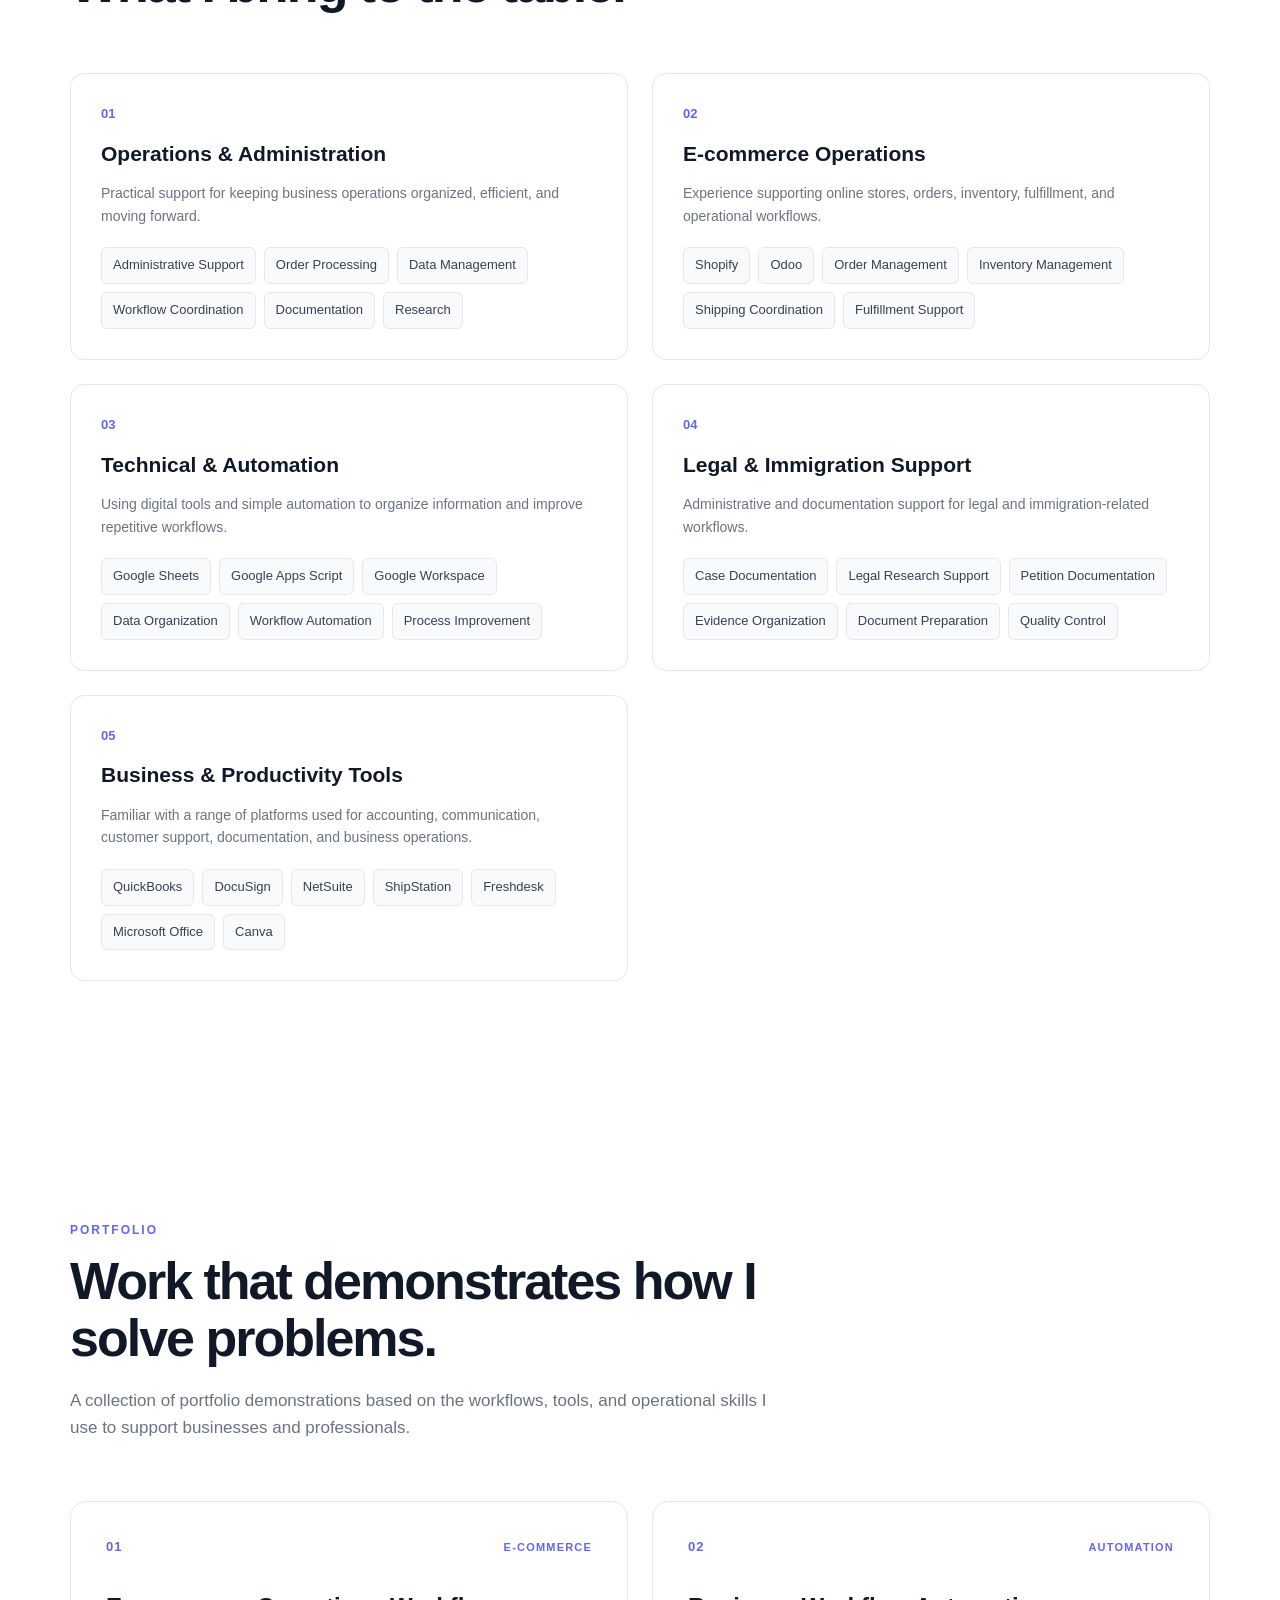
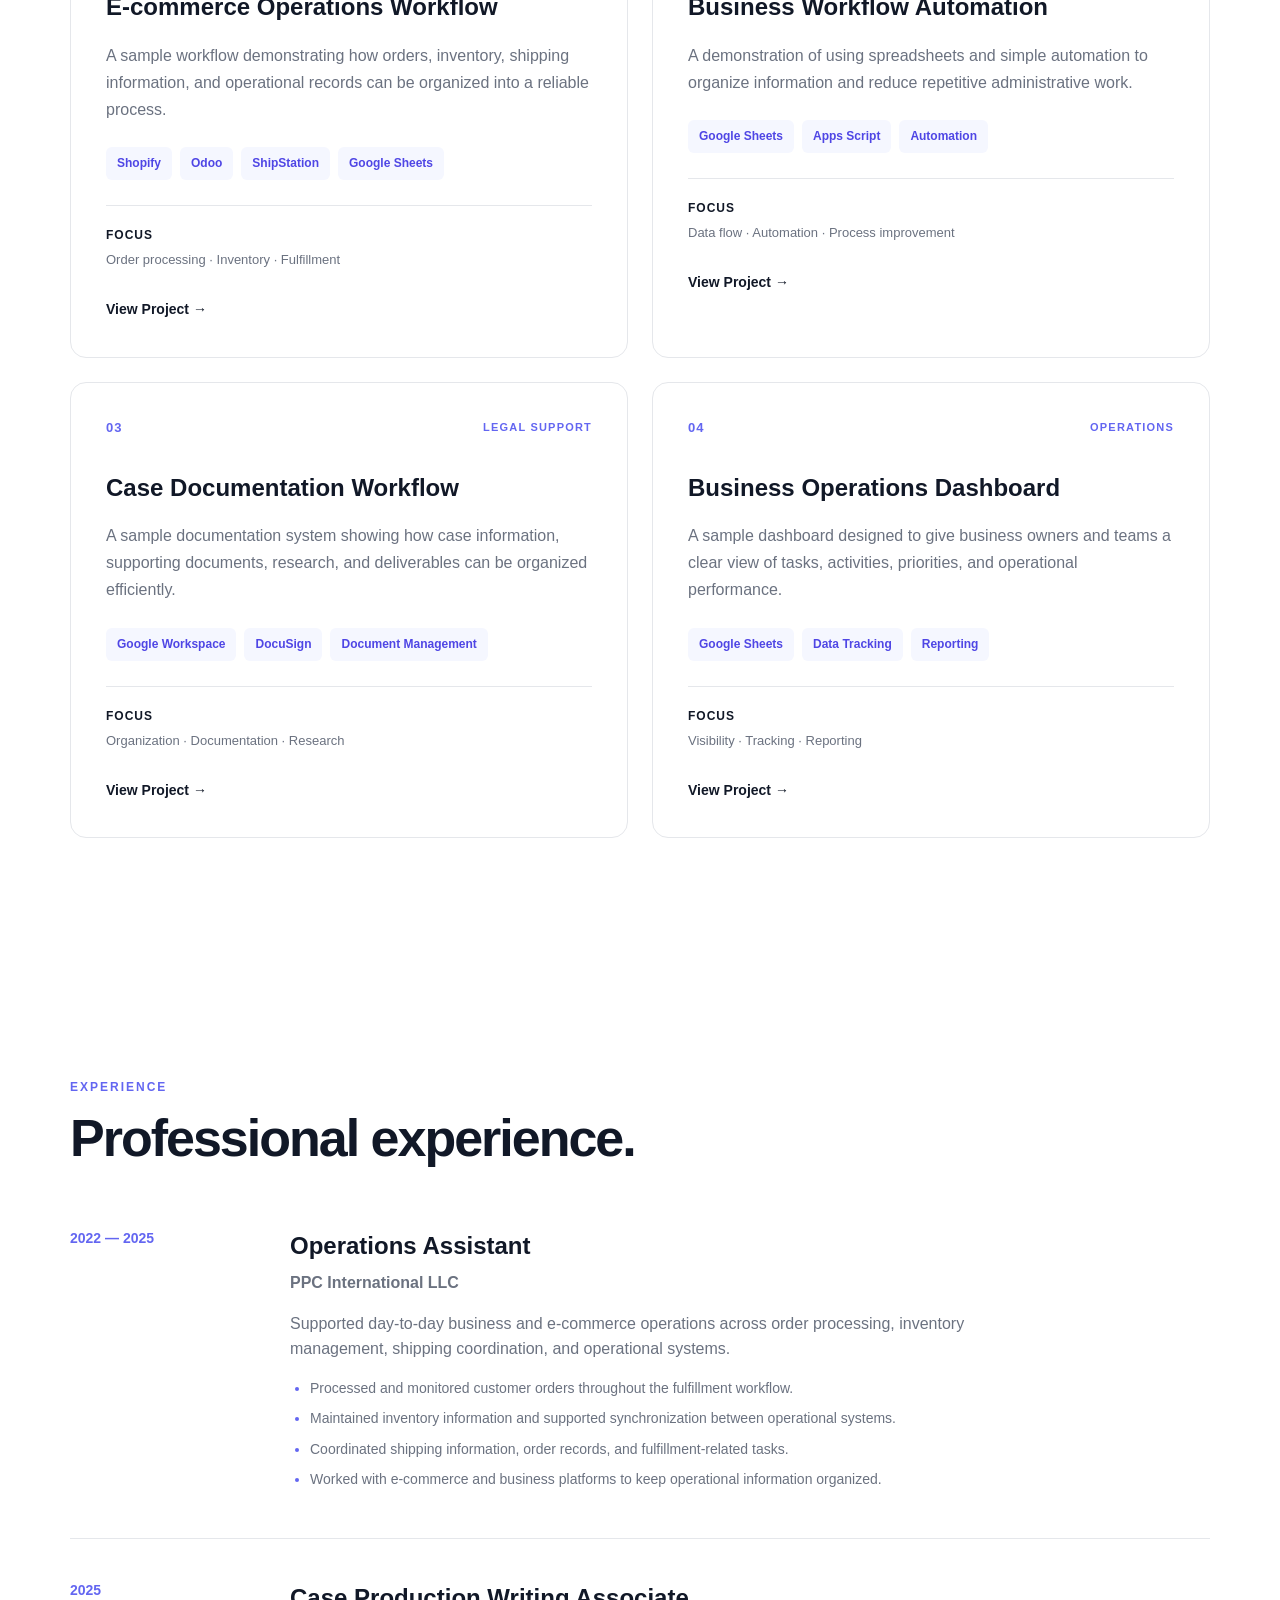
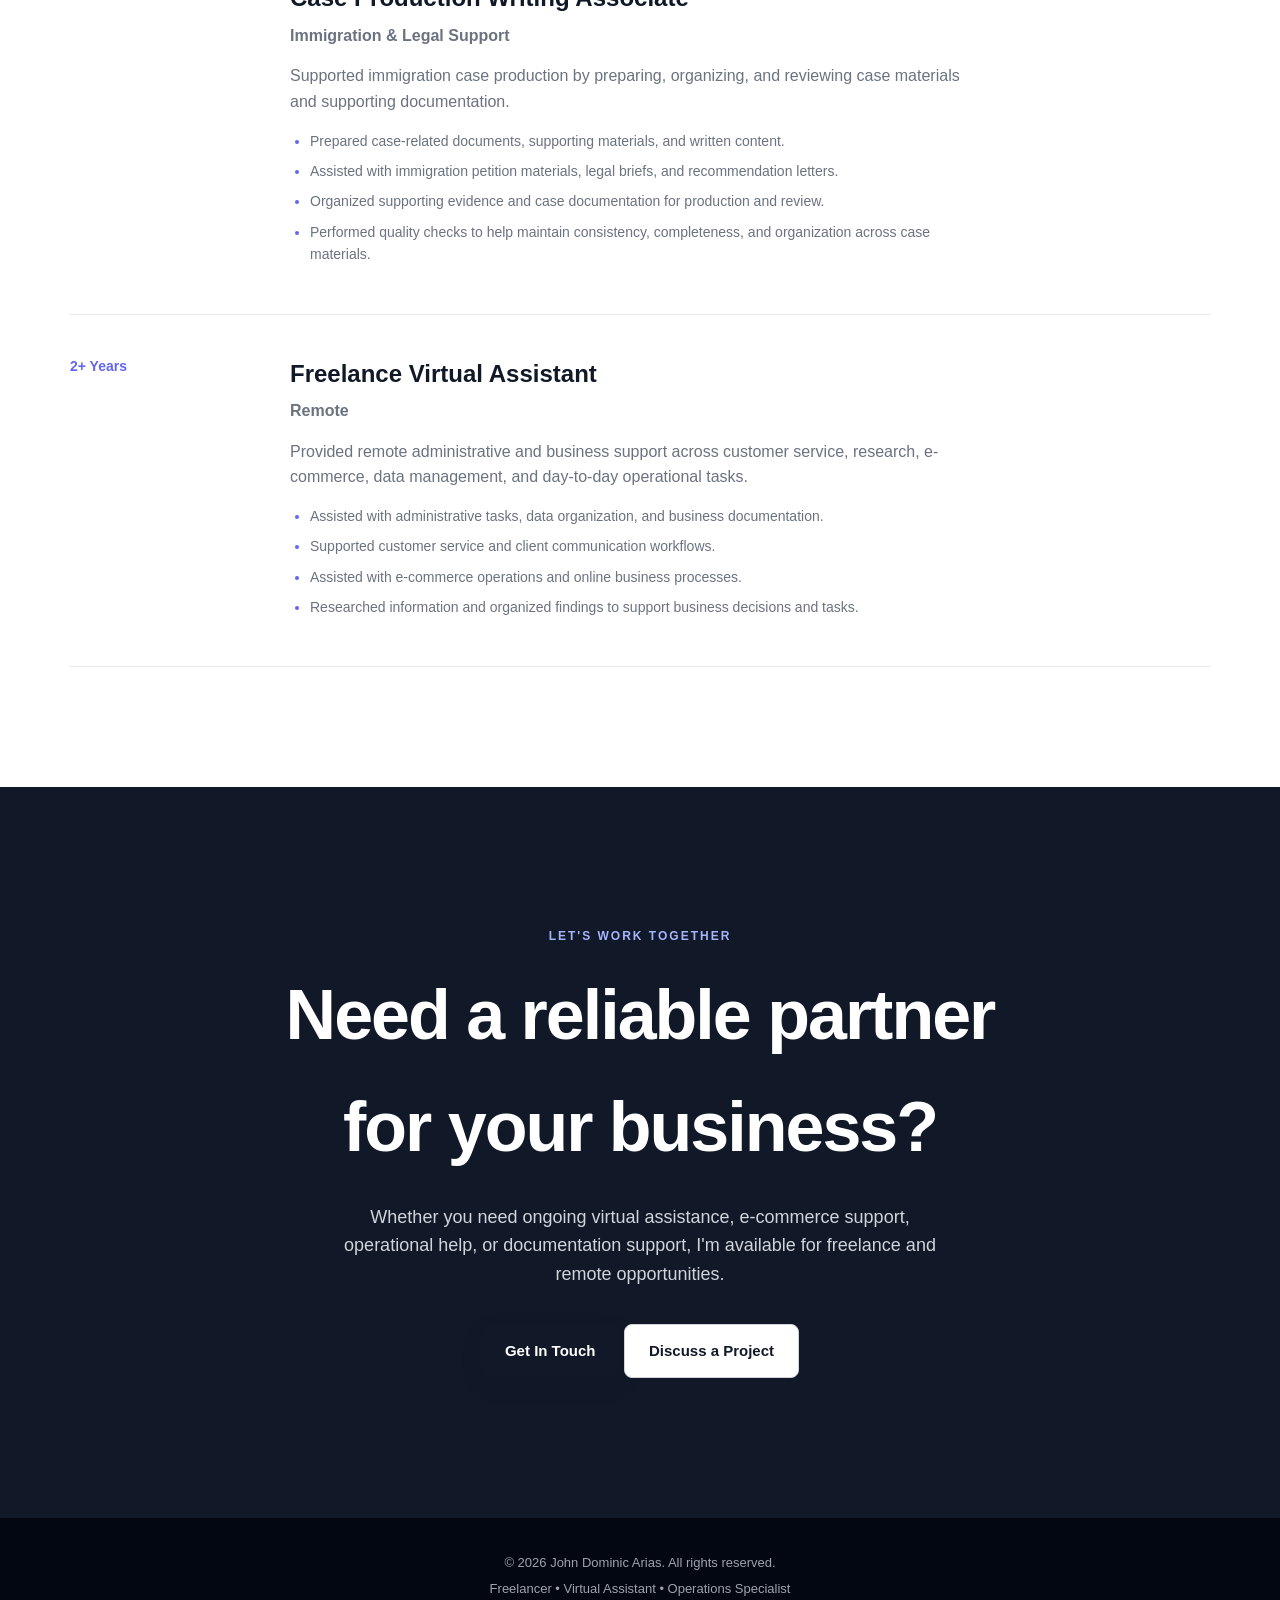
==== commit 940bc154: "Improve contact section and call to action" ====
--- a/index.html
+++ b/index.html
@@ -883,26 +883,35 @@
 
 
         <!-- Contact Section -->
-        <section id="contact" class="contact-section">
-
-            <p class="section-label">LET'S WORK TOGETHER</p>
-
-            <h2>
-                Have a project in mind?
-            </h2>
-
-            <p>
-                I'm available for freelance and remote opportunities.
-                Let's discuss how I can help your business.
-            </p>
-
-            <a href="mailto:itsjohnarias@gmail.com" class="btn primary-btn">
-                Get In Touch
-            </a>
-
-        </section>
-
-    </main>
+<section id="contact" class="contact-section">
+
+    <p class="section-label">LET'S WORK TOGETHER</p>
+
+    <h2>
+        Need a reliable partner<br>
+        for your business?
+    </h2>
+
+    <p>
+        Whether you need ongoing virtual assistance, e-commerce
+        support, operational help, or documentation support,
+        I'm available for freelance and remote opportunities.
+    </p>
+
+    <div class="contact-actions">
+
+        <a href="mailto:itsjohnarias@gmail.com" class="btn primary-btn">
+            Get In Touch
+        </a>
+
+        <a href="mailto:itsjohnarias@gmail.com?subject=Freelance%20Project%20Inquiry"
+           class="btn secondary-btn">
+            Discuss a Project
+        </a>
+
+    </div>
+
+</section>
 
 
     <!-- Footer -->
--- a/style.css
+++ b/style.css
@@ -345,31 +345,6 @@
     font-weight: 700;
 }
 
-/* =========================================
-   SKILLS
-   ========================================= */
-
-.skills-list {
-    display: flex;
-
-    flex-wrap: wrap;
-
-    gap: 12px;
-}
-
-.skills-list span {
-    padding: 12px 18px;
-
-    border-radius: 50px;
-
-    background: #f3f4f6;
-
-    color: #374151;
-
-    font-size: 14px;
-    font-weight: 600;
-}
-
 
 /* =========================================
    PROJECTS
@@ -708,3 +683,55 @@
     }
 
 }
+/* =========================================
+   SKILLS
+   ========================================= */
+
+.skills-grid {
+    display: grid;
+    grid-template-columns: repeat(2, minmax(0, 1fr));
+    gap: 24px;
+}
+
+.skill-category {
+    padding: 30px;
+    border: 1px solid #e5e7eb;
+    border-radius: 14px;
+    background: #ffffff;
+}
+
+.skill-number {
+    font-size: 13px;
+    font-weight: 700;
+    color: #6366f1;
+    margin-bottom: 12px;
+}
+
+.skill-category h3 {
+    font-size: 21px;
+    color: #111827;
+    margin-bottom: 12px;
+}
+
+.skill-category > p:not(.skill-number) {
+    max-width: 600px;
+    color: #6b7280;
+    font-size: 14px;
+    line-height: 1.6;
+    margin-bottom: 20px;
+}
+
+.skill-tags {
+    display: flex;
+    flex-wrap: wrap;
+    gap: 8px;
+}
+
+.skill-tags span {
+    padding: 7px 11px;
+    border: 1px solid #e5e7eb;
+    border-radius: 6px;
+    background: #f9fafb;
+    color: #374151;
+    font-size: 13px;
+}
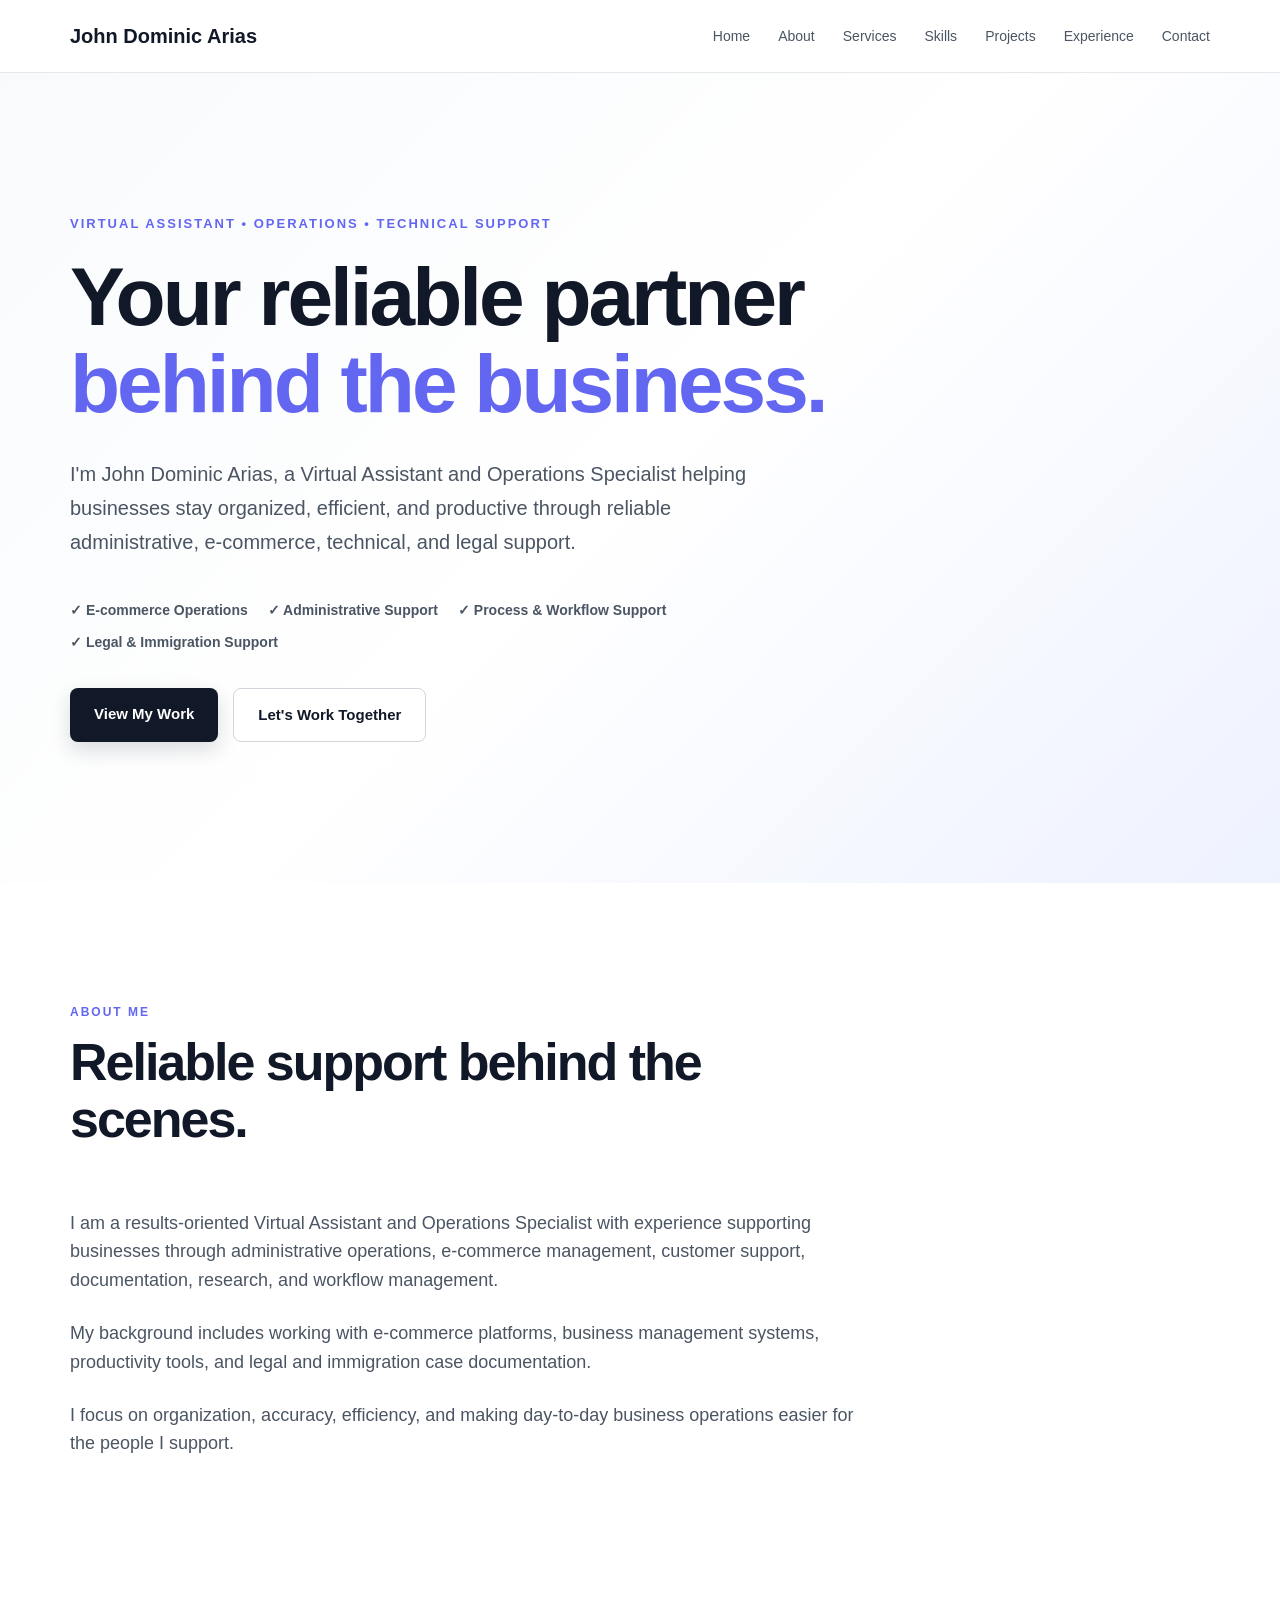
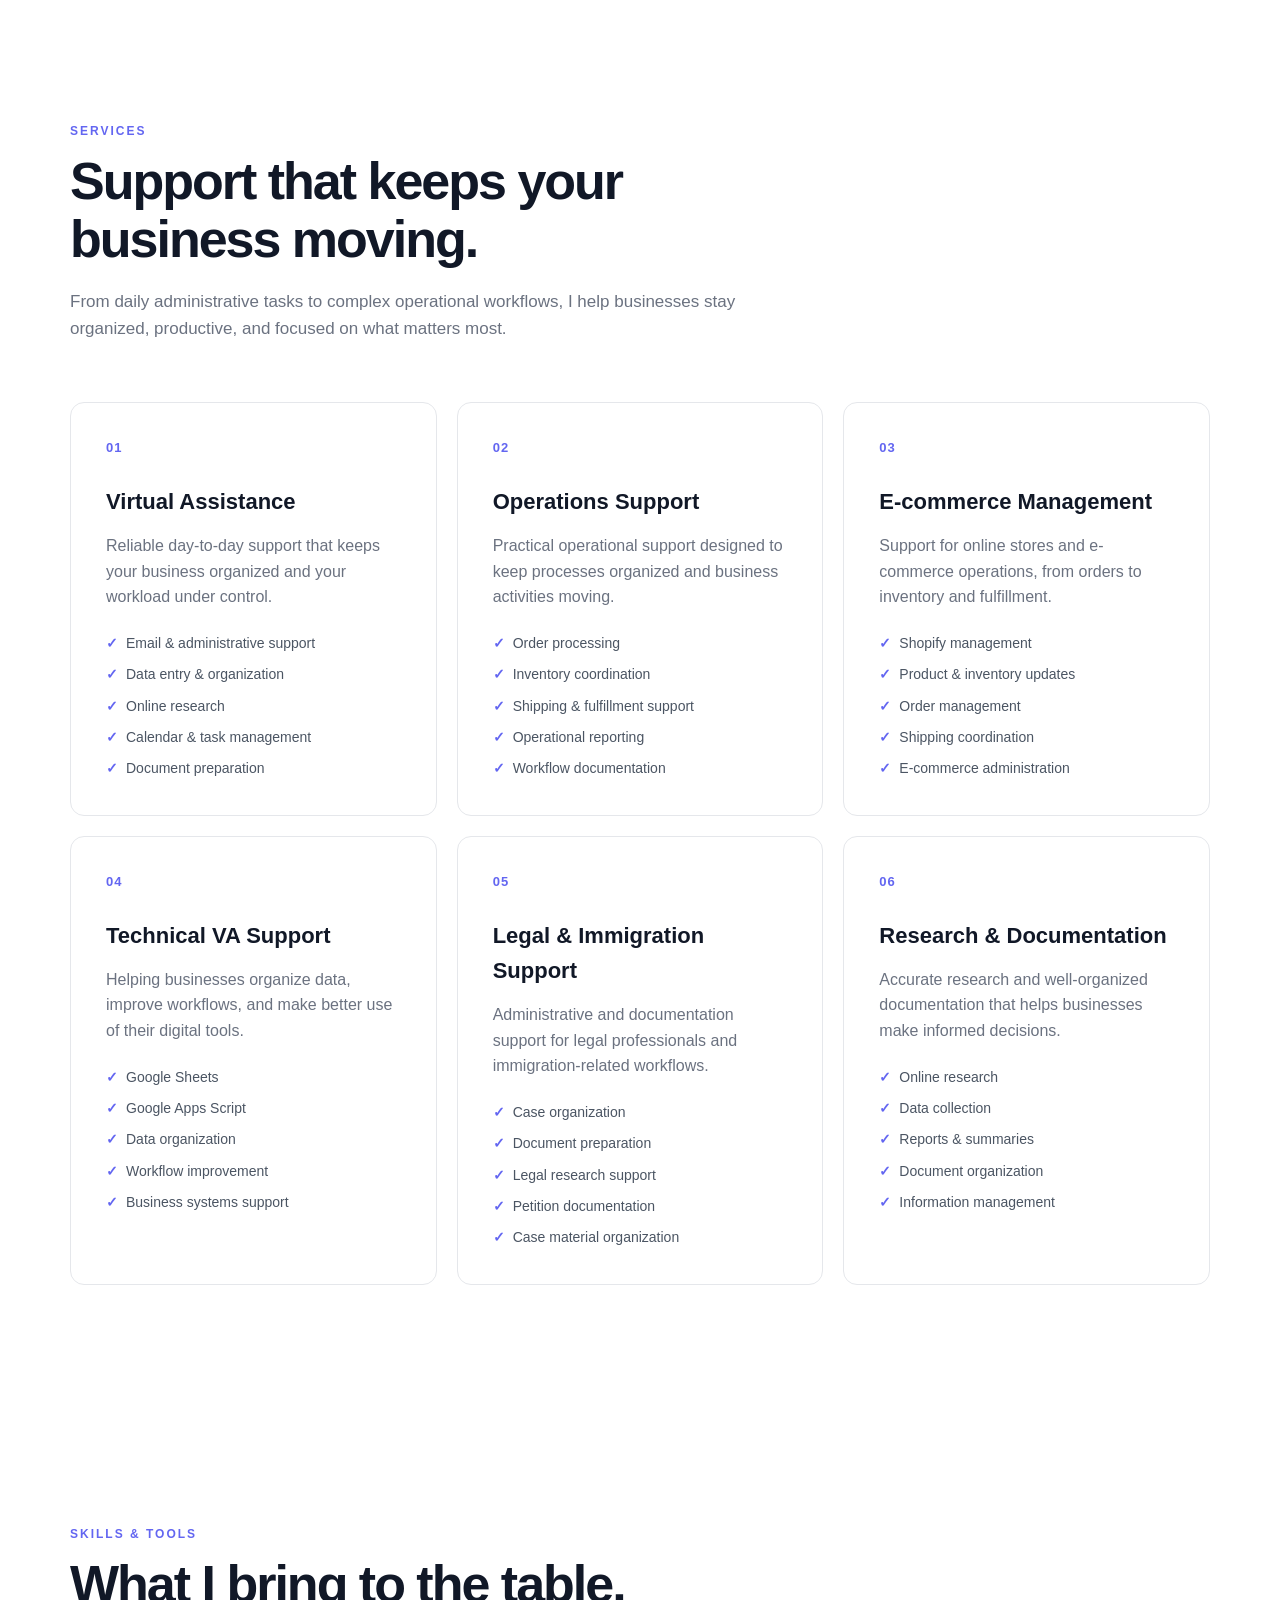
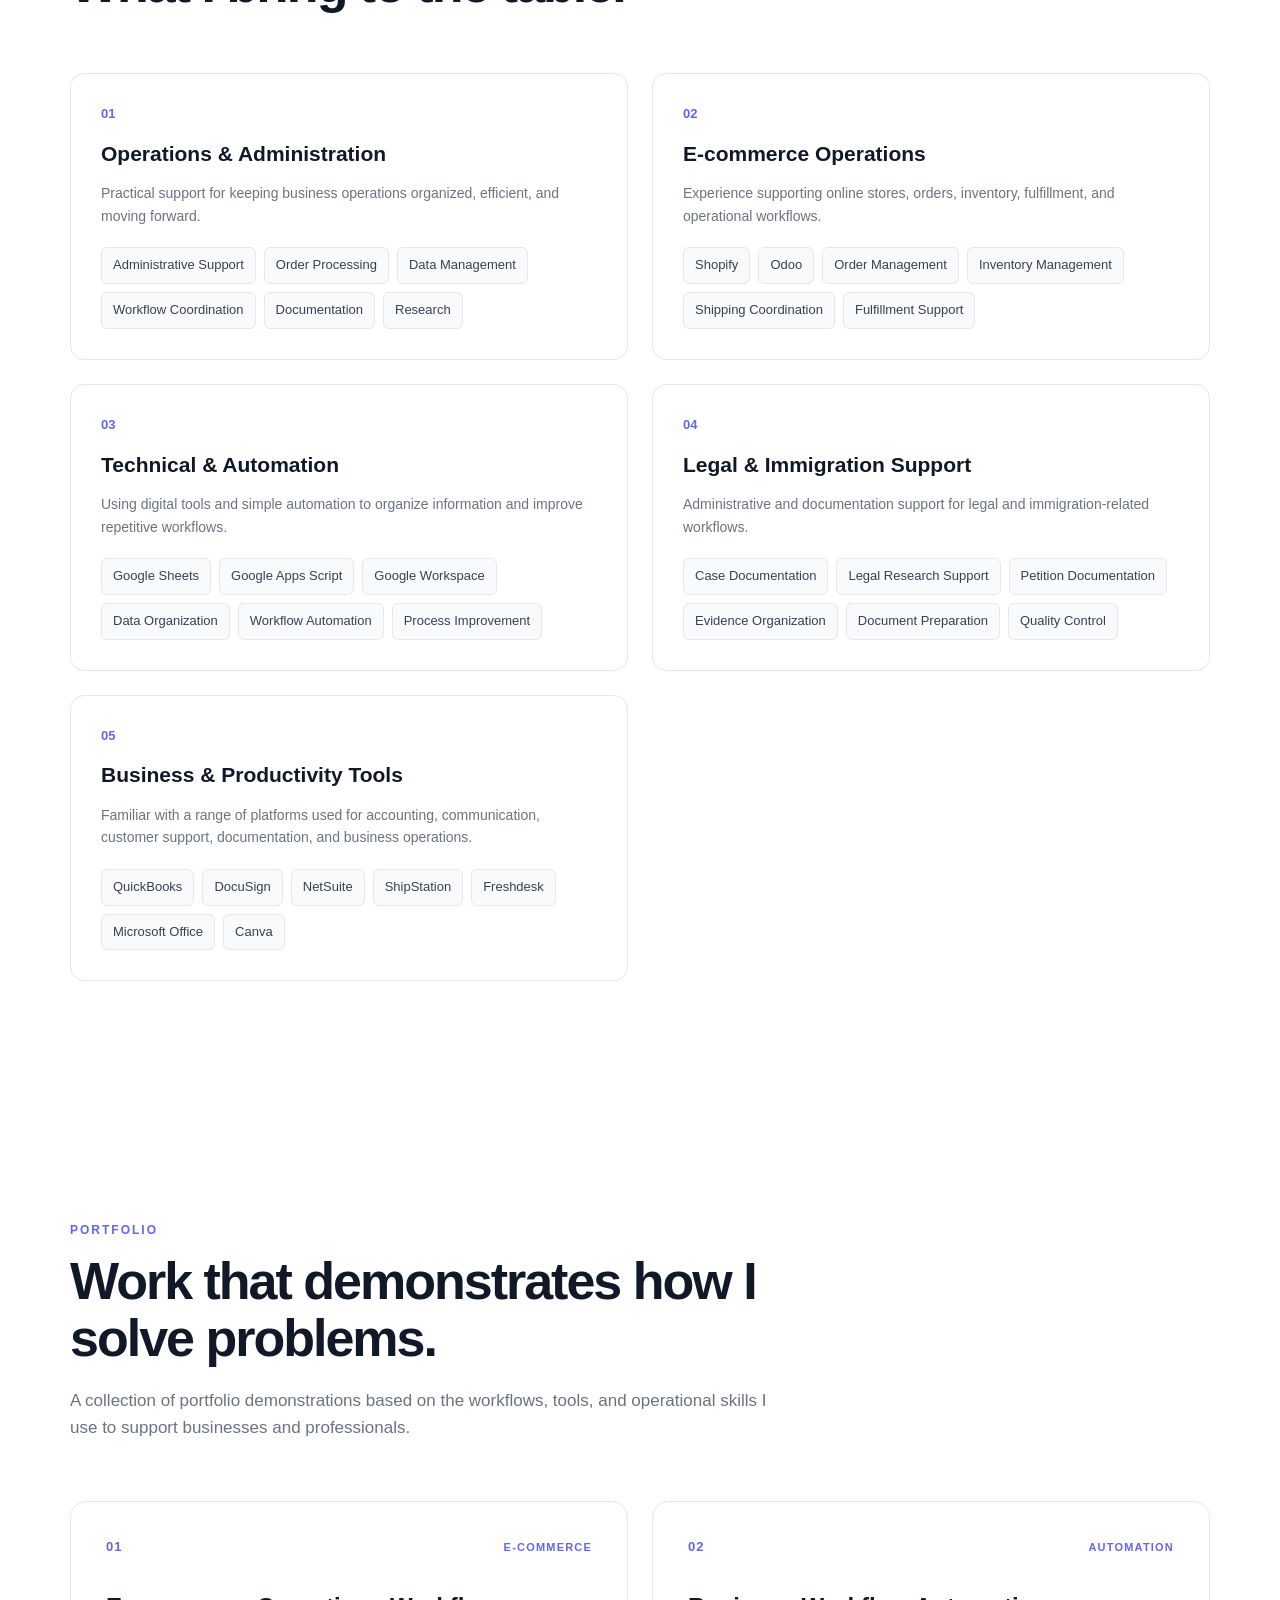
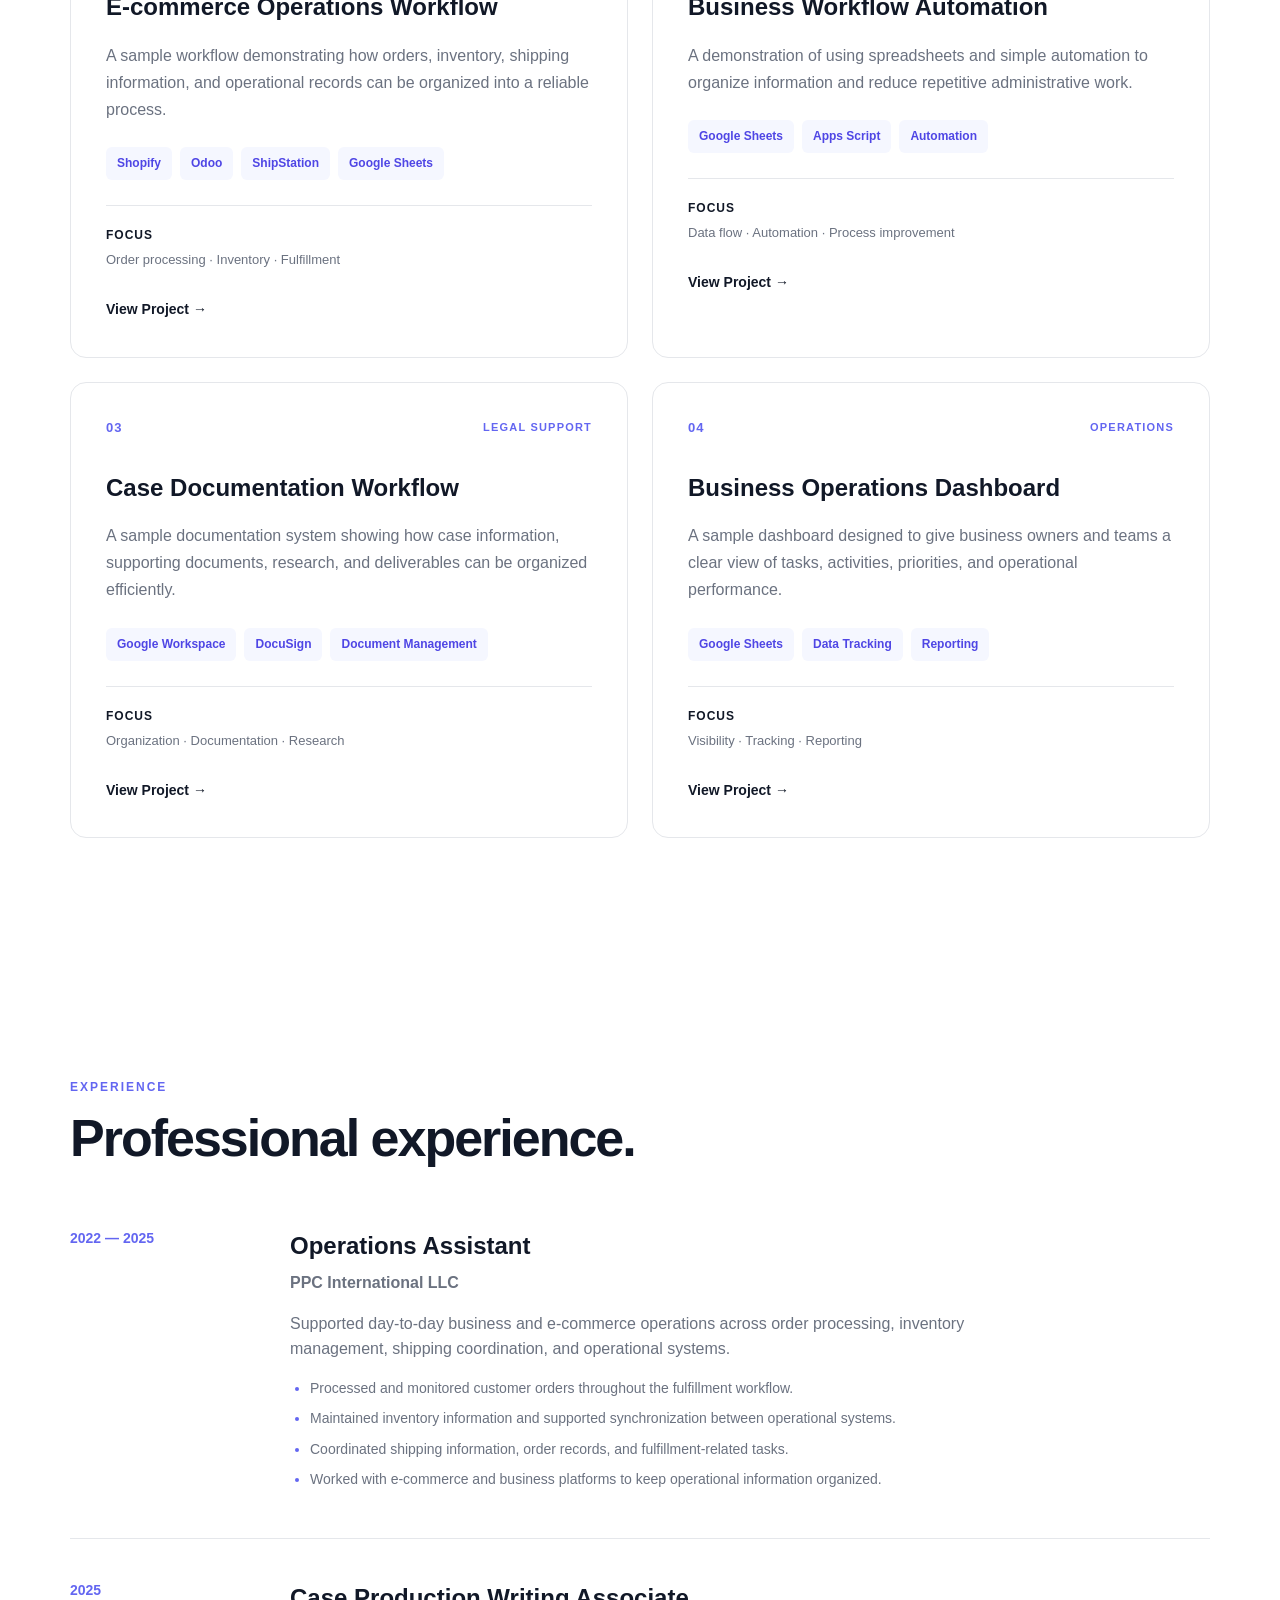
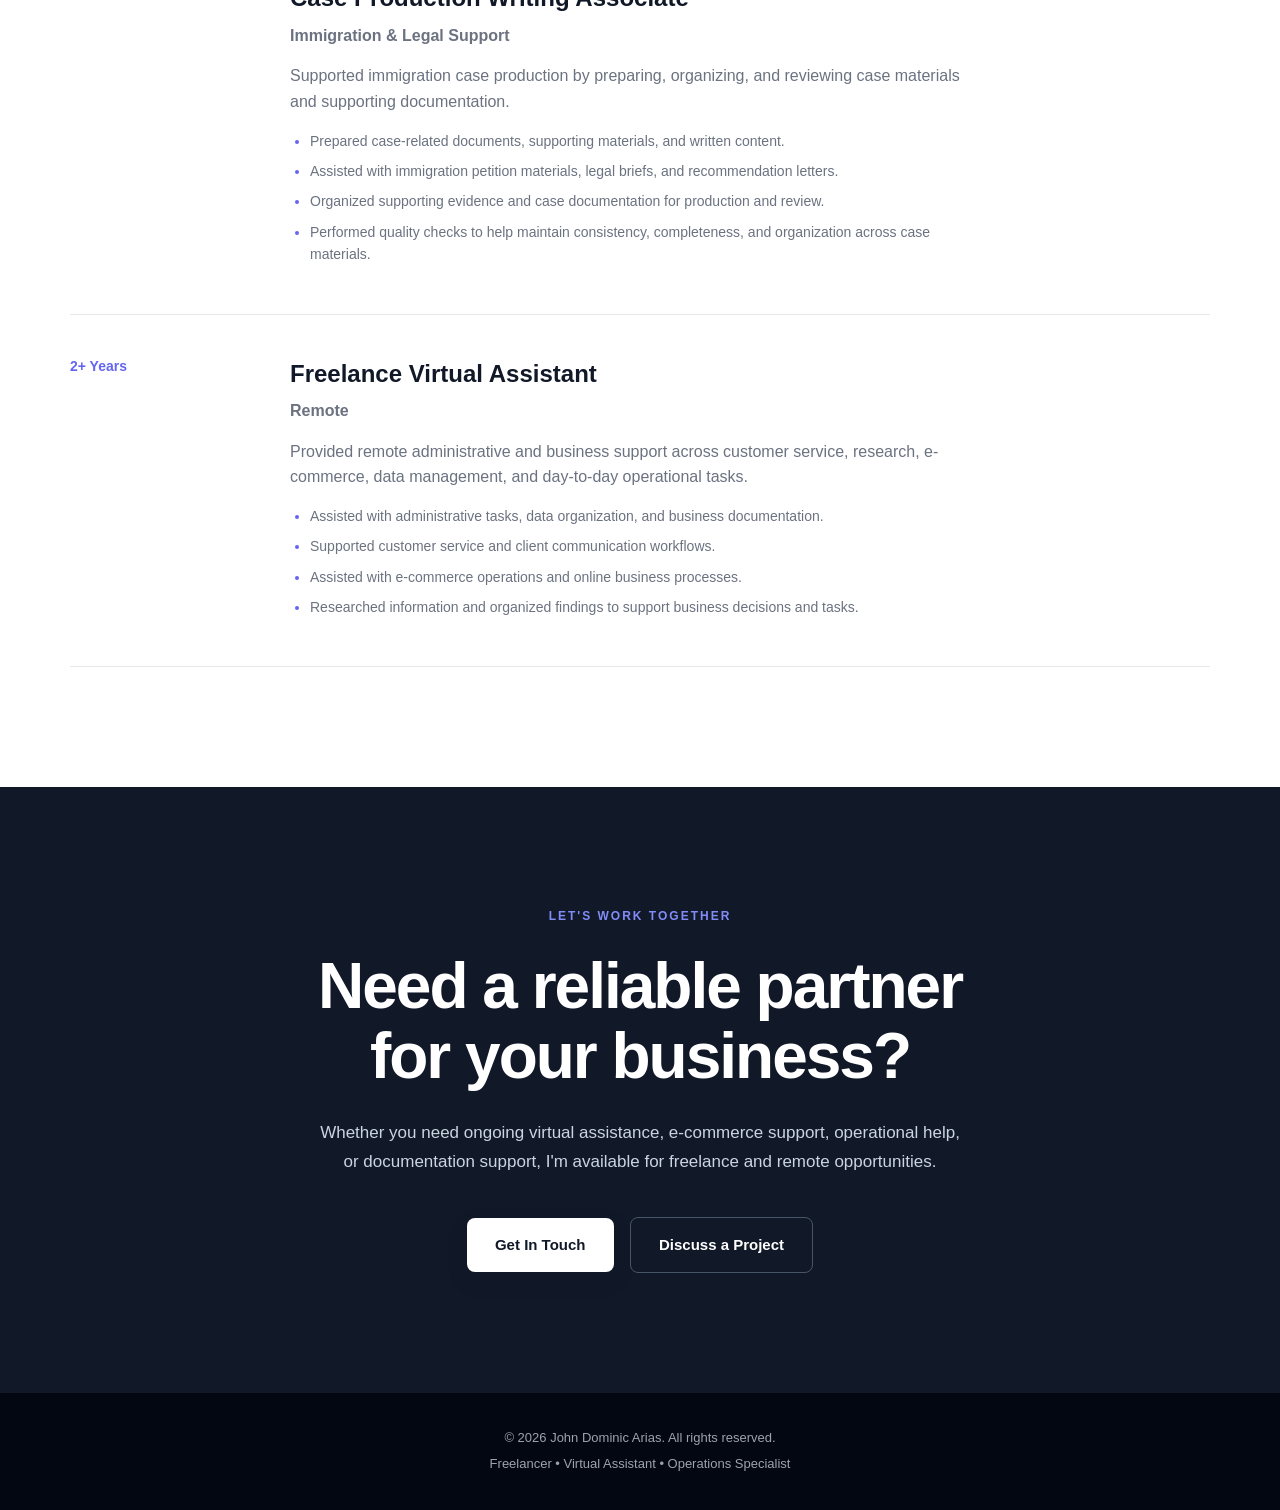
==== commit 9d74d941: "Simplify contact section and remove duplicates Refactor contact section for improved readability." ====
--- a/index.html
+++ b/index.html
@@ -893,23 +893,19 @@
     </h2>
 
     <p>
-        Whether you need ongoing virtual assistance, e-commerce
-        support, operational help, or documentation support,
-        I'm available for freelance and remote opportunities.
+        Whether you need ongoing virtual assistance, e-commerce support,
+        operational help, or documentation support, I'm available for
+        freelance and remote opportunities.
     </p>
 
-    <div class="contact-actions">
-
-        <a href="mailto:itsjohnarias@gmail.com" class="btn primary-btn">
-            Get In Touch
-        </a>
-
-        <a href="mailto:itsjohnarias@gmail.com?subject=Freelance%20Project%20Inquiry"
-           class="btn secondary-btn">
-            Discuss a Project
-        </a>
-
-    </div>
+    <a href="mailto:itsjohnarias@gmail.com" class="btn primary-btn">
+        Get In Touch
+    </a>
+
+    <a href="mailto:itsjohnarias@gmail.com?subject=Freelance%20Project%20Inquiry"
+       class="btn secondary-btn">
+        Discuss a Project
+    </a>
 
 </section>
 
--- a/style.css
+++ b/style.css
@@ -581,36 +581,63 @@
 
 .contact-section {
     text-align: center;
-
-    padding: 140px 30px;
-
+    padding: 120px 20px;
     background: #111827;
-
-    color: white;
+    color: #ffffff;
 }
 
 .contact-section .section-label {
-    color: #a5b4fc;
+    color: #818cf8;
+    margin-bottom: 24px;
 }
 
 .contact-section h2 {
-    font-size: clamp(42px, 6vw, 70px);
-
+    max-width: 850px;
+    margin: 0 auto 28px;
+    font-size: 64px;
+    line-height: 1.1;
     letter-spacing: -2px;
-
-    margin-bottom: 20px;
+    color: #ffffff;
 }
 
 .contact-section > p:not(.section-label) {
-    max-width: 600px;
-
-    margin: 0 auto 35px;
-
-    color: #d1d5db;
-
-    font-size: 18px;
-}
-
+    max-width: 650px;
+    margin: 0 auto 40px;
+    color: #cbd5e1;
+    font-size: 17px;
+    line-height: 1.7;
+}
+
+.contact-section .btn {
+    display: inline-block;
+    padding: 15px 28px;
+    border-radius: 8px;
+    text-decoration: none;
+    font-weight: 600;
+    margin: 0 6px;
+    transition: all 0.2s ease;
+}
+
+.contact-section .primary-btn {
+    background: #ffffff;
+    color: #111827;
+}
+
+.contact-section .primary-btn:hover {
+    transform: translateY(-2px);
+    box-shadow: 0 8px 20px rgba(0, 0, 0, 0.2);
+}
+
+.contact-section .secondary-btn {
+    border: 1px solid #475569;
+    color: #ffffff;
+    background: transparent;
+}
+
+.contact-section .secondary-btn:hover {
+    background: #1f2937;
+    transform: translateY(-2px);
+}
 
 /* =========================================
    FOOTER
